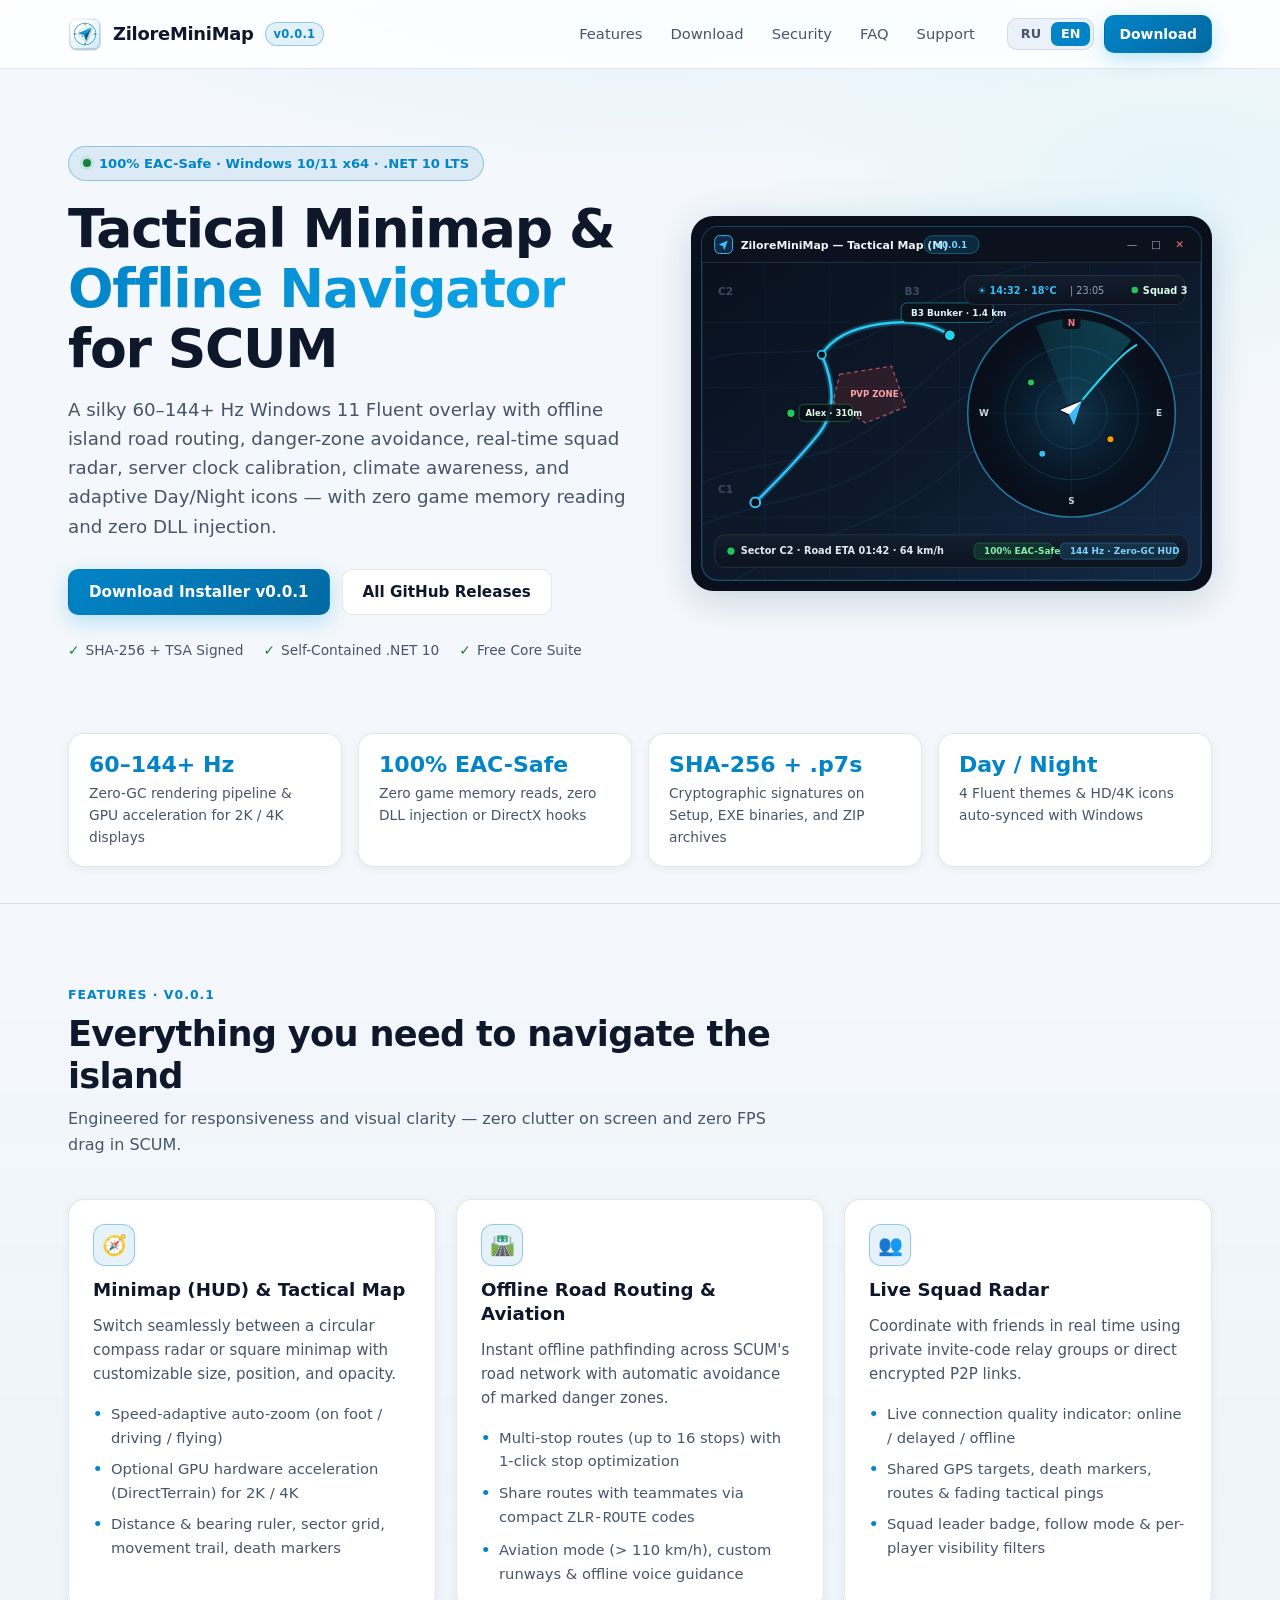
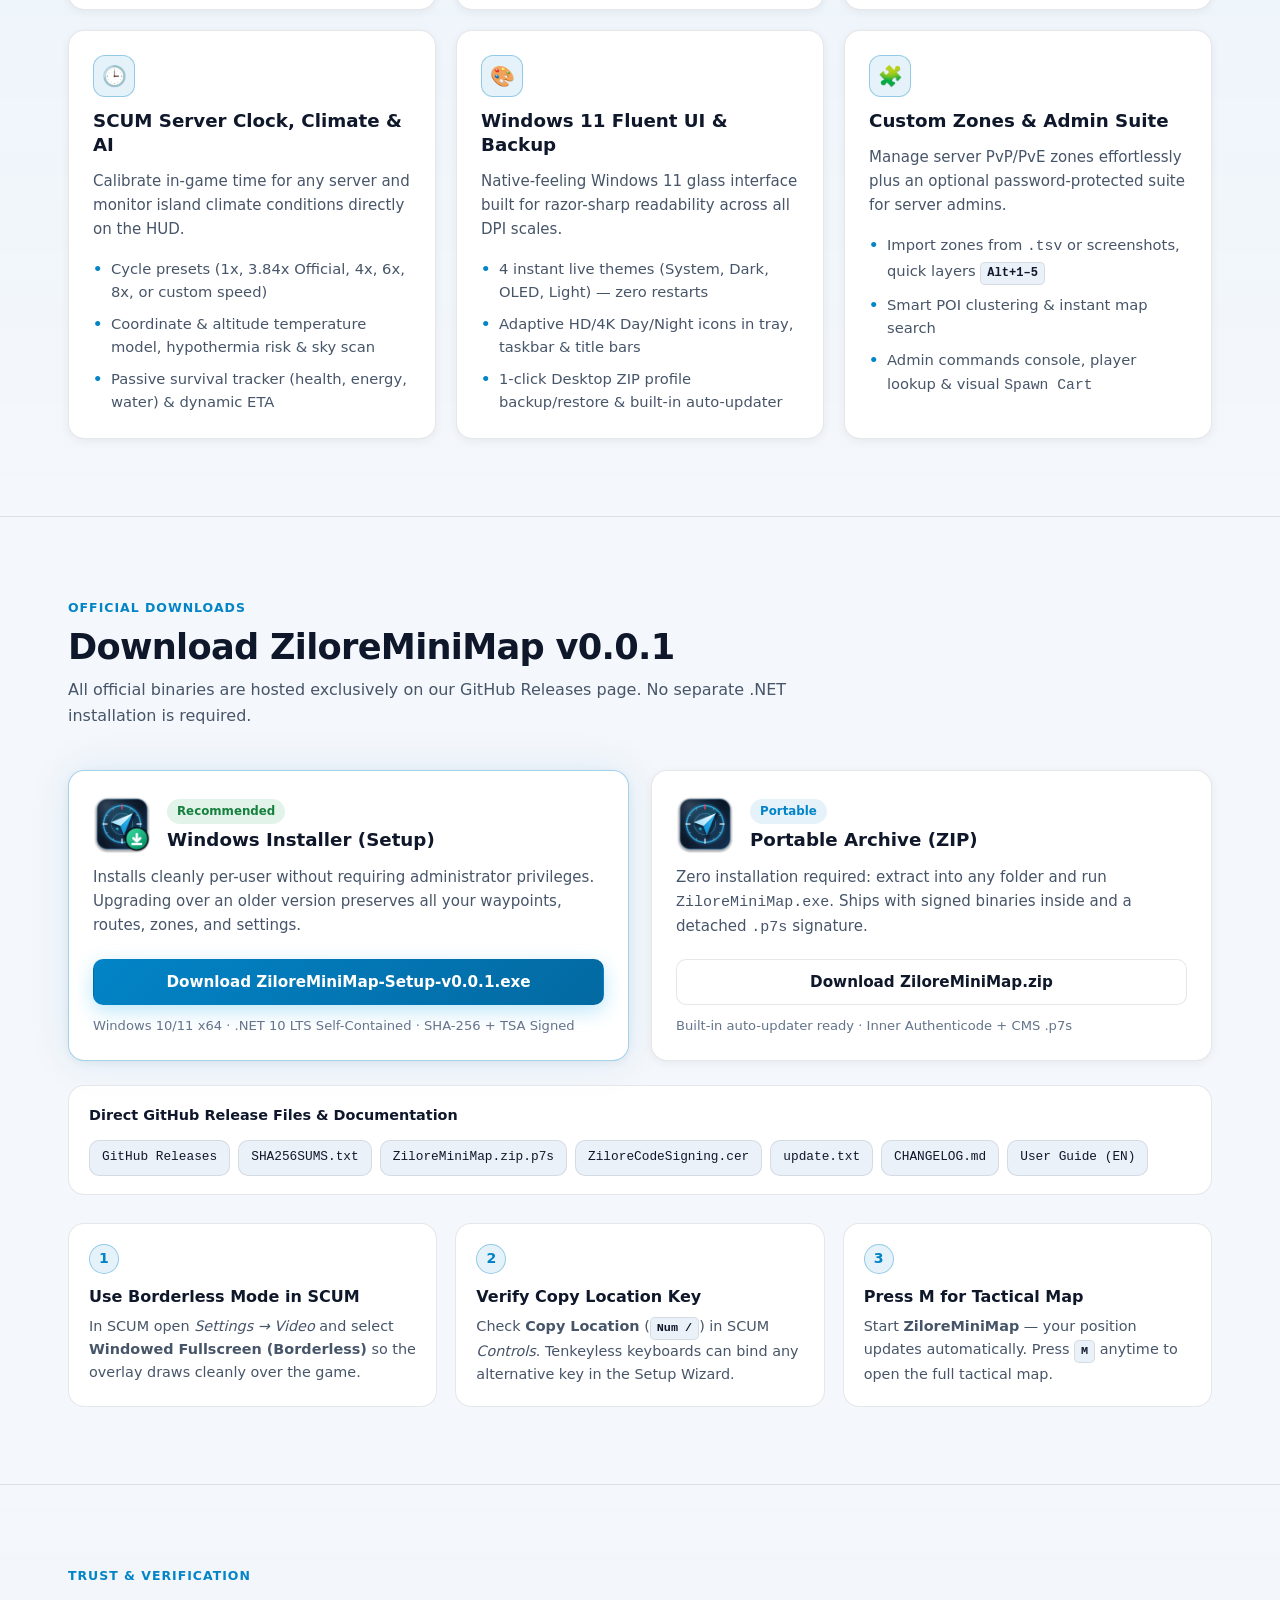
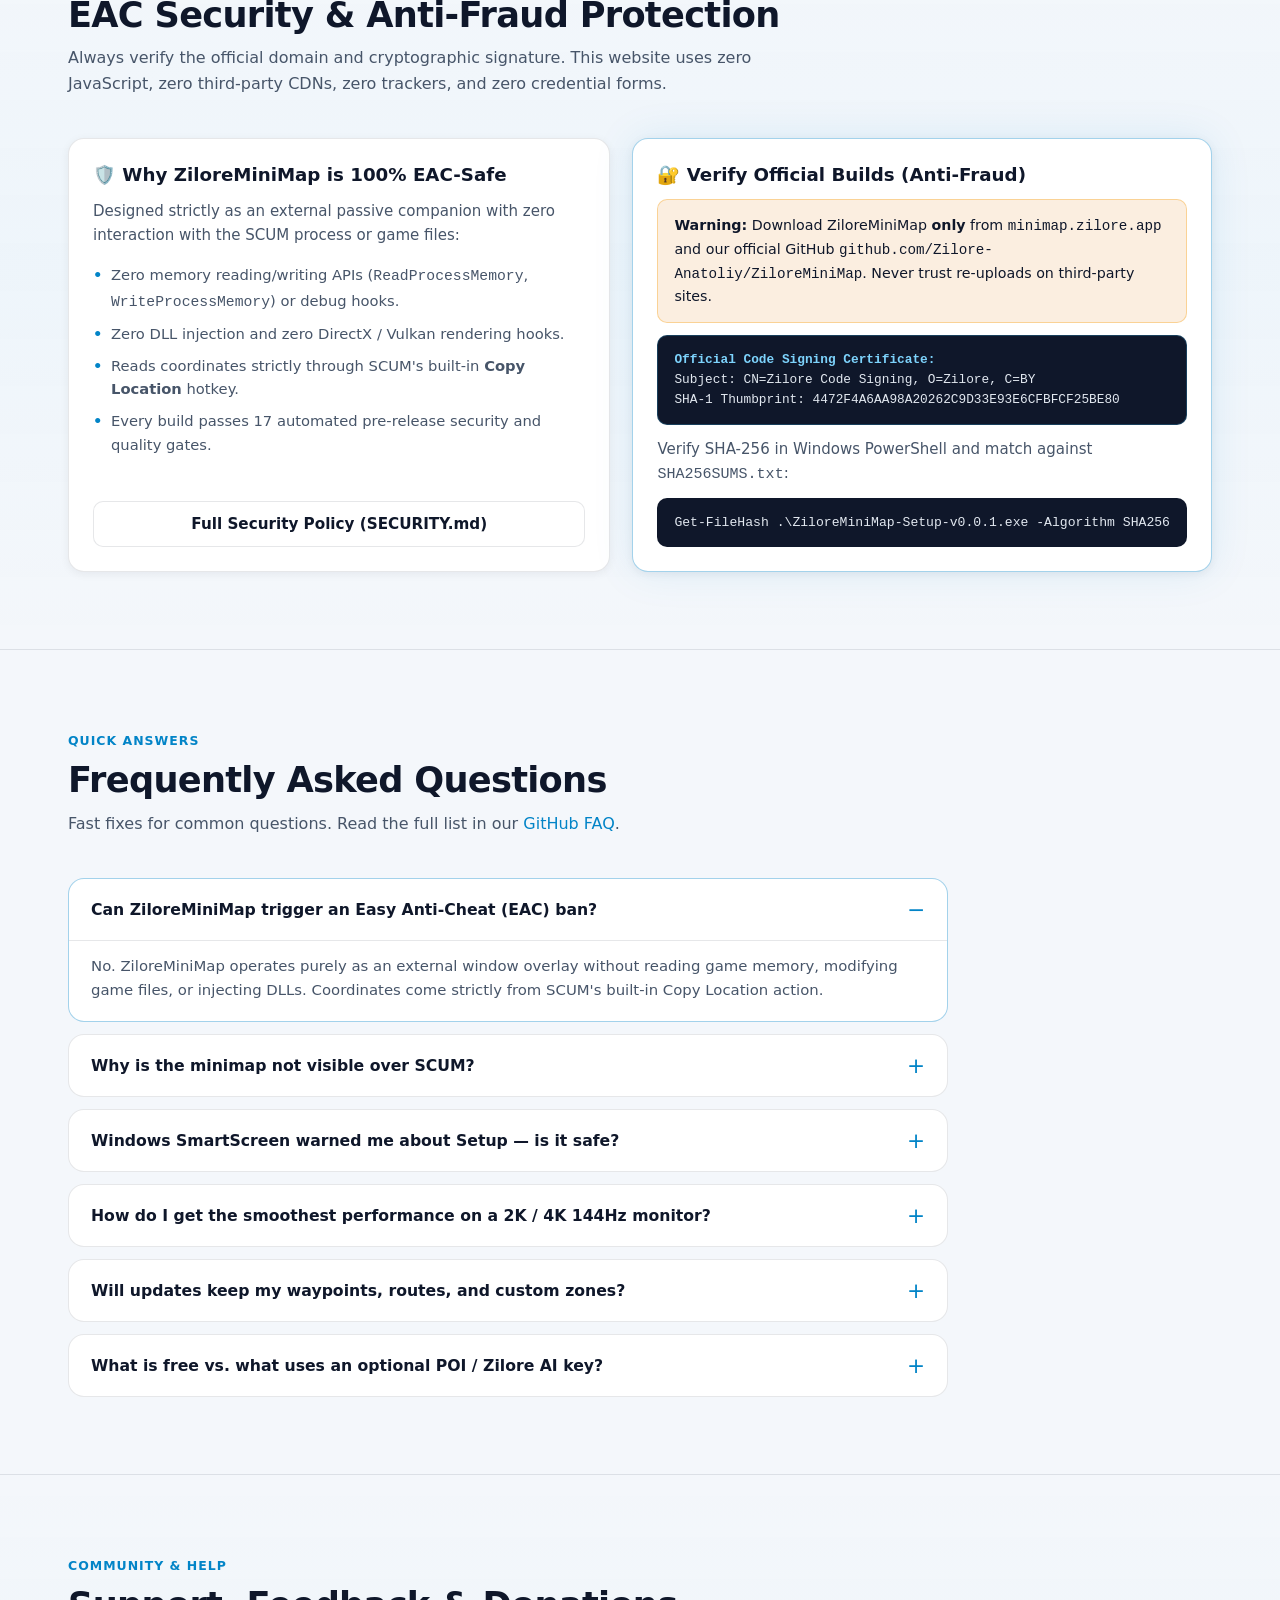
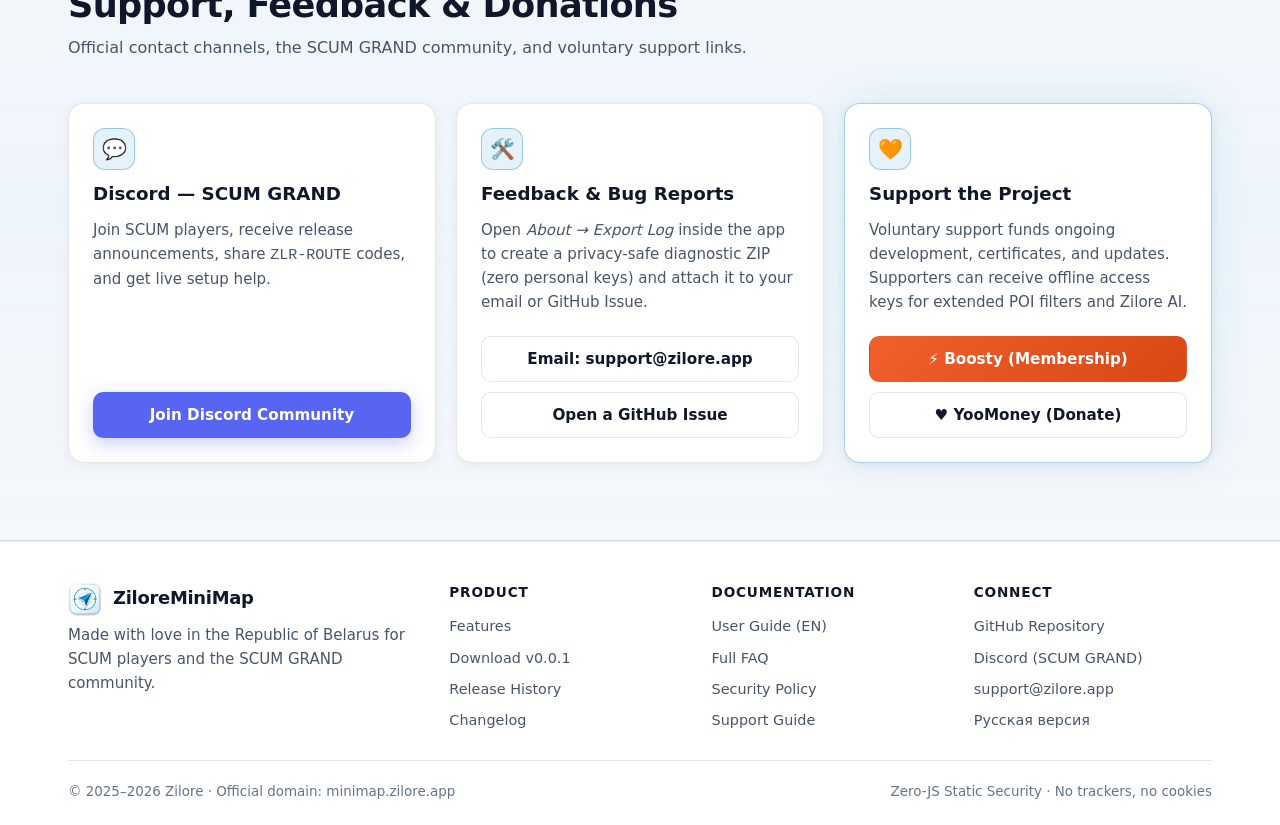
==== en/index.html @ 4da7b134 "update" ====
<!DOCTYPE html>
<html lang="en">
<head>
  <meta charset="utf-8">
  <meta name="viewport" content="width=device-width, initial-scale=1, viewport-fit=cover">
  <meta http-equiv="Content-Security-Policy" content="default-src 'none'; style-src 'self'; img-src 'self'; font-src 'self'; manifest-src 'self'; base-uri 'none'; form-action 'none'; upgrade-insecure-requests;">
  <meta name="referrer" content="no-referrer">

  <title>ZiloreMiniMap — Tactical Minimap, Offline Navigator &amp; Squad Radar for SCUM</title>
  <meta name="description" content="ZiloreMiniMap v0.0.1 — Modern tactical minimap, offline road navigator, squad radar, server clock and survival companion for SCUM on Windows 10/11 (.NET 10 LTS, 100% EAC-Safe, SHA-256 signed).">
  <meta name="theme-color" content="#0B1322" media="(prefers-color-scheme: dark)">
  <meta name="theme-color" content="#F4F7FB" media="(prefers-color-scheme: light)">

  <link rel="canonical" href="https://minimap.zilore.app/en/">
  <link rel="alternate" hreflang="ru" href="https://minimap.zilore.app/">
  <link rel="alternate" hreflang="en" href="https://minimap.zilore.app/en/">
  <link rel="alternate" hreflang="x-default" href="https://minimap.zilore.app/">

  <!-- Icons & Manifest -->
  <link rel="icon" href="/img/favicon.ico" sizes="any">
  <link rel="apple-touch-icon" href="/img/apple-touch-icon.png">
  <link rel="manifest" href="/site.webmanifest">

  <!-- Open Graph / Discord / Twitter -->
  <meta property="og:type" content="website">
  <meta property="og:site_name" content="ZiloreMiniMap">
  <meta property="og:title" content="ZiloreMiniMap — Tactical Minimap &amp; Offline Navigator for SCUM">
  <meta property="og:description" content="60–144+ Hz Fluent UI, offline road routing, live squad radar, server clock, climate model &amp; 100% EAC-Safe. Cryptographically signed for Windows 10/11.">
  <meta property="og:url" content="https://minimap.zilore.app/en/">
  <meta property="og:image" content="https://minimap.zilore.app/img/og-preview.png">
  <meta property="og:image:width" content="1200">
  <meta property="og:image:height" content="630">
  <meta property="og:locale" content="en_US">
  <meta property="og:locale:alternate" content="ru_RU">
  <meta name="twitter:card" content="summary_large_image">
  <meta name="twitter:title" content="ZiloreMiniMap — Tactical Minimap for SCUM">
  <meta name="twitter:description" content="Windows 10/11 Fluent UI, .NET 10 LTS, 100% EAC-Safe, SHA-256 + CMS .p7s signed.">
  <meta name="twitter:image" content="https://minimap.zilore.app/img/og-preview.png">

  <link rel="stylesheet" href="/css/style.css">
</head>
<body itemscope itemtype="https://schema.org/SoftwareApplication">
  <a class="skip-link" href="#main">Skip to content</a>

  <meta itemprop="name" content="ZiloreMiniMap">
  <meta itemprop="softwareVersion" content="0.0.1">
  <meta itemprop="operatingSystem" content="Windows 10, Windows 11 (x64)">
  <meta itemprop="applicationCategory" content="GameApplication">
  <meta itemprop="url" content="https://minimap.zilore.app/en/">

  <!-- Sticky Translucent Fluent Header -->
  <header class="site-header">
    <div class="container nav-wrap">
      <a class="brand" href="#top" aria-label="ZiloreMiniMap — Home">
        <picture>
          <source srcset="/img/icon-day.webp" type="image/webp" media="(prefers-color-scheme: light)">
          <source srcset="/img/icon-day.png" type="image/png" media="(prefers-color-scheme: light)">
          <source srcset="/img/icon-night.webp" type="image/webp">
          <img class="brand-icon" src="/img/icon-night.png" alt="ZiloreMiniMap Logo" width="34" height="34">
        </picture>
        <span>ZiloreMiniMap</span>
        <span class="version-tag">v0.0.1</span>
      </a>

      <input type="checkbox" id="nav-toggle" class="nav-toggle-input" aria-label="Toggle navigation menu">
      <label for="nav-toggle" class="nav-toggle-btn" aria-label="Menu">
        <span></span>
        <span></span>
        <span></span>
      </label>

      <nav class="nav-panel" aria-label="Primary navigation">
        <ul class="nav-links">
          <li><a href="#features">Features</a></li>
          <li><a href="#download">Download</a></li>
          <li><a href="#security">Security</a></li>
          <li><a href="#faq">FAQ</a></li>
          <li><a href="#support">Support</a></li>
        </ul>
        <div class="nav-actions">
          <div class="lang-switch" aria-label="Language switcher">
            <a href="/" hreflang="ru" lang="ru">RU</a>
            <span class="is-active" aria-current="page">EN</span>
          </div>
          <a class="btn btn-primary btn-sm" href="#download">Download</a>
        </div>
      </nav>
    </div>
  </header>

  <main id="main">
    <!-- Hero Section -->
    <section class="hero" id="top">
      <div class="container hero-grid">
        <div>
          <div class="hero-badge">
            <span class="status-dot" aria-hidden="true"></span>
            <span>100% EAC-Safe · Windows 10/11 x64 · .NET 10 LTS</span>
          </div>
          <h1 class="hero-title">
            Tactical Minimap &amp; <span class="text-gradient">Offline Navigator</span> for SCUM
          </h1>
          <p class="hero-lead">
            A silky 60–144+ Hz Windows 11 Fluent overlay with offline island road routing, danger-zone avoidance, real-time squad radar, server clock calibration, climate awareness, and adaptive Day/Night icons — with zero game memory reading and zero DLL injection.
          </p>
          <div class="hero-cta">
            <a class="btn btn-primary" href="https://github.com/Zilore-Anatoliy/ZiloreMiniMap/releases/latest/download/ZiloreMiniMap-Setup-v0.0.1.exe" target="_blank" rel="noopener noreferrer external">
              Download Installer v0.0.1
            </a>
            <a class="btn btn-secondary" href="https://github.com/Zilore-Anatoliy/ZiloreMiniMap/releases/latest" target="_blank" rel="noopener noreferrer external">
              All GitHub Releases
            </a>
          </div>
          <ul class="hero-trust">
            <li><span class="check-mark" aria-hidden="true">✓</span> SHA-256 + TSA Signed</li>
            <li><span class="check-mark" aria-hidden="true">✓</span> Self-Contained .NET 10</li>
            <li><span class="check-mark" aria-hidden="true">✓</span> Free Core Suite</li>
          </ul>
        </div>

        <div class="hero-visual">
          <img src="/img/tactical-preview.svg" alt="ZiloreMiniMap tactical map and circular radar HUD preview for SCUM" width="640" height="460" decoding="async">
        </div>
      </div>
    </section>

    <!-- Key Metrics Strip -->
    <section class="metrics" aria-label="Key highlights">
      <div class="container metrics-grid">
        <div class="metric-card">
          <span class="metric-value">60–144+ Hz</span>
          <span class="metric-label">Zero-GC rendering pipeline &amp; GPU acceleration for 2K / 4K displays</span>
        </div>
        <div class="metric-card">
          <span class="metric-value">100% EAC-Safe</span>
          <span class="metric-label">Zero game memory reads, zero DLL injection or DirectX hooks</span>
        </div>
        <div class="metric-card">
          <span class="metric-value">SHA-256 + .p7s</span>
          <span class="metric-label">Cryptographic signatures on Setup, EXE binaries, and ZIP archives</span>
        </div>
        <div class="metric-card">
          <span class="metric-value">Day / Night</span>
          <span class="metric-label">4 Fluent themes &amp; HD/4K icons auto-synced with Windows</span>
        </div>
      </div>
    </section>

    <!-- Features Section -->
    <section class="section section-alt" id="features">
      <div class="container">
        <div class="section-head">
          <span class="section-eyebrow">Features · v0.0.1</span>
          <h2 class="section-title">Everything you need to navigate the island</h2>
          <p class="section-desc">
            Engineered for responsiveness and visual clarity — zero clutter on screen and zero FPS drag in SCUM.
          </p>
        </div>

        <div class="features-grid">
          <article class="card">
            <div class="feature-icon" aria-hidden="true">🧭</div>
            <h3 class="card-title">Minimap (HUD) &amp; Tactical Map</h3>
            <p class="card-text">Switch seamlessly between a circular compass radar or square minimap with customizable size, position, and opacity.</p>
            <ul class="card-list">
              <li>Speed-adaptive auto-zoom (on foot / driving / flying)</li>
              <li>Optional GPU hardware acceleration (DirectTerrain) for 2K / 4K</li>
              <li>Distance &amp; bearing ruler, sector grid, movement trail, death markers</li>
            </ul>
          </article>

          <article class="card">
            <div class="feature-icon" aria-hidden="true">🛣️</div>
            <h3 class="card-title">Offline Road Routing &amp; Aviation</h3>
            <p class="card-text">Instant offline pathfinding across SCUM's road network with automatic avoidance of marked danger zones.</p>
            <ul class="card-list">
              <li>Multi-stop routes (up to 16 stops) with 1-click stop optimization</li>
              <li>Share routes with teammates via compact <code>ZLR-ROUTE</code> codes</li>
              <li>Aviation mode (&gt; 110 km/h), custom runways &amp; offline voice guidance</li>
            </ul>
          </article>

          <article class="card">
            <div class="feature-icon" aria-hidden="true">👥</div>
            <h3 class="card-title">Live Squad Radar</h3>
            <p class="card-text">Coordinate with friends in real time using private invite-code relay groups or direct encrypted P2P links.</p>
            <ul class="card-list">
              <li>Live connection quality indicator: online / delayed / offline</li>
              <li>Shared GPS targets, death markers, routes &amp; fading tactical pings</li>
              <li>Squad leader badge, follow mode &amp; per-player visibility filters</li>
            </ul>
          </article>

          <article class="card">
            <div class="feature-icon" aria-hidden="true">🕒</div>
            <h3 class="card-title">SCUM Server Clock, Climate &amp; AI</h3>
            <p class="card-text">Calibrate in-game time for any server and monitor island climate conditions directly on the HUD.</p>
            <ul class="card-list">
              <li>Cycle presets (1x, 3.84x Official, 4x, 6x, 8x, or custom speed)</li>
              <li>Coordinate &amp; altitude temperature model, hypothermia risk &amp; sky scan</li>
              <li>Passive survival tracker (health, energy, water) &amp; dynamic ETA</li>
            </ul>
          </article>

          <article class="card">
            <div class="feature-icon" aria-hidden="true">🎨</div>
            <h3 class="card-title">Windows 11 Fluent UI &amp; Backup</h3>
            <p class="card-text">Native-feeling Windows 11 glass interface built for razor-sharp readability across all DPI scales.</p>
            <ul class="card-list">
              <li>4 instant live themes (System, Dark, OLED, Light) — zero restarts</li>
              <li>Adaptive HD/4K Day/Night icons in tray, taskbar &amp; title bars</li>
              <li>1-click Desktop ZIP profile backup/restore &amp; built-in auto-updater</li>
            </ul>
          </article>

          <article class="card">
            <div class="feature-icon" aria-hidden="true">🧩</div>
            <h3 class="card-title">Custom Zones &amp; Admin Suite</h3>
            <p class="card-text">Manage server PvP/PvE zones effortlessly plus an optional password-protected suite for server admins.</p>
            <ul class="card-list">
              <li>Import zones from <code>.tsv</code> or screenshots, quick layers <kbd>Alt+1–5</kbd></li>
              <li>Smart POI clustering &amp; instant map search</li>
              <li>Admin commands console, player lookup &amp; visual <code>Spawn Cart</code></li>
            </ul>
          </article>
        </div>
      </div>
    </section>

    <!-- Download Hub -->
    <section class="section" id="download">
      <div class="container">
        <div class="section-head">
          <span class="section-eyebrow">Official Downloads</span>
          <h2 class="section-title">Download ZiloreMiniMap v0.0.1</h2>
          <p class="section-desc">
            All official binaries are hosted exclusively on our GitHub Releases page. No separate .NET installation is required.
          </p>
        </div>

        <div class="download-grid">
          <div class="card card-highlight">
            <div class="download-header">
              <picture>
                <source srcset="/img/icon-setup.webp" type="image/webp">
                <img class="download-app-icon" src="/img/icon-setup.png" alt="ZiloreMiniMap Windows Installer" width="58" height="58" loading="lazy">
              </picture>
              <div>
                <span class="pill-badge">Recommended</span>
                <h3 class="card-title">Windows Installer (Setup)</h3>
              </div>
            </div>
            <p class="card-text">
              Installs cleanly per-user without requiring administrator privileges. Upgrading over an older version preserves all your waypoints, routes, zones, and settings.
            </p>
            <div class="download-actions">
              <a class="btn btn-primary btn-full" href="https://github.com/Zilore-Anatoliy/ZiloreMiniMap/releases/latest/download/ZiloreMiniMap-Setup-v0.0.1.exe" target="_blank" rel="noopener noreferrer external">
                Download ZiloreMiniMap-Setup-v0.0.1.exe
              </a>
              <span class="download-meta">Windows 10/11 x64 · .NET 10 LTS Self-Contained · SHA-256 + TSA Signed</span>
            </div>
          </div>

          <div class="card">
            <div class="download-header">
              <picture>
                <source srcset="/img/icon-app.webp" type="image/webp">
                <img class="download-app-icon" src="/img/icon-app.png" alt="ZiloreMiniMap Portable ZIP" width="58" height="58" loading="lazy">
              </picture>
              <div>
                <span class="pill-badge pill-badge-neutral">Portable</span>
                <h3 class="card-title">Portable Archive (ZIP)</h3>
              </div>
            </div>
            <p class="card-text">
              Zero installation required: extract into any folder and run <code>ZiloreMiniMap.exe</code>. Ships with signed binaries inside and a detached <code>.p7s</code> signature.
            </p>
            <div class="download-actions">
              <a class="btn btn-secondary btn-full" href="https://github.com/Zilore-Anatoliy/ZiloreMiniMap/releases/latest/download/ZiloreMiniMap.zip" target="_blank" rel="noopener noreferrer external">
                Download ZiloreMiniMap.zip
              </a>
              <span class="download-meta">Built-in auto-updater ready · Inner Authenticode + CMS .p7s</span>
            </div>
          </div>
        </div>

        <!-- Direct GitHub Files & Docs Bar -->
        <div class="github-files-bar">
          <h3 class="github-files-title">Direct GitHub Release Files &amp; Documentation</h3>
          <div class="file-pills">
            <a class="file-pill" href="https://github.com/Zilore-Anatoliy/ZiloreMiniMap/releases/latest" target="_blank" rel="noopener noreferrer external">GitHub Releases</a>
            <a class="file-pill" href="https://github.com/Zilore-Anatoliy/ZiloreMiniMap/releases/latest/download/SHA256SUMS.txt" target="_blank" rel="noopener noreferrer external">SHA256SUMS.txt</a>
            <a class="file-pill" href="https://github.com/Zilore-Anatoliy/ZiloreMiniMap/releases/latest/download/ZiloreMiniMap.zip.p7s" target="_blank" rel="noopener noreferrer external">ZiloreMiniMap.zip.p7s</a>
            <a class="file-pill" href="https://github.com/Zilore-Anatoliy/ZiloreMiniMap/releases/latest/download/ZiloreCodeSigning.cer" target="_blank" rel="noopener noreferrer external">ZiloreCodeSigning.cer</a>
            <a class="file-pill" href="https://github.com/Zilore-Anatoliy/ZiloreMiniMap/releases/latest/download/update.txt" target="_blank" rel="noopener noreferrer external">update.txt</a>
            <a class="file-pill" href="https://github.com/Zilore-Anatoliy/ZiloreMiniMap/blob/main/CHANGELOG.md" target="_blank" rel="noopener noreferrer external">CHANGELOG.md</a>
            <a class="file-pill" href="https://github.com/Zilore-Anatoliy/ZiloreMiniMap/blob/main/docs/USER-GUIDE-EN.md" target="_blank" rel="noopener noreferrer external">User Guide (EN)</a>
          </div>
        </div>

        <!-- 1-Minute Setup Steps -->
        <div class="steps-grid">
          <div class="step-card">
            <span class="step-num">1</span>
            <h3>Use Borderless Mode in SCUM</h3>
            <p>In SCUM open <em>Settings → Video</em> and select <strong>Windowed Fullscreen (Borderless)</strong> so the overlay draws cleanly over the game.</p>
          </div>
          <div class="step-card">
            <span class="step-num">2</span>
            <h3>Verify Copy Location Key</h3>
            <p>Check <strong>Copy Location</strong> (<kbd>Num /</kbd>) in SCUM <em>Controls</em>. Tenkeyless keyboards can bind any alternative key in the Setup Wizard.</p>
          </div>
          <div class="step-card">
            <span class="step-num">3</span>
            <h3>Press M for Tactical Map</h3>
            <p>Start <strong>ZiloreMiniMap</strong> — your position updates automatically. Press <kbd>M</kbd> anytime to open the full tactical map.</p>
          </div>
        </div>
      </div>
    </section>

    <!-- Security & Anti-Fraud Section -->
    <section class="section section-alt" id="security">
      <div class="container">
        <div class="section-head">
          <span class="section-eyebrow">Trust &amp; Verification</span>
          <h2 class="section-title">EAC Security &amp; Anti-Fraud Protection</h2>
          <p class="section-desc">
            Always verify the official domain and cryptographic signature. This website uses zero JavaScript, zero third-party CDNs, zero trackers, and zero credential forms.
          </p>
        </div>

        <div class="security-grid">
          <div class="card">
            <h3 class="card-title">🛡️ Why ZiloreMiniMap is 100% EAC-Safe</h3>
            <p class="card-text">
              Designed strictly as an external passive companion with zero interaction with the SCUM process or game files:
            </p>
            <ul class="card-list">
              <li>Zero memory reading/writing APIs (<code>ReadProcessMemory</code>, <code>WriteProcessMemory</code>) or debug hooks.</li>
              <li>Zero DLL injection and zero DirectX / Vulkan rendering hooks.</li>
              <li>Reads coordinates strictly through SCUM's built-in <strong>Copy Location</strong> hotkey.</li>
              <li>Every build passes 17 automated pre-release security and quality gates.</li>
            </ul>
            <div class="btn-stack">
              <a class="btn btn-secondary" href="https://github.com/Zilore-Anatoliy/ZiloreMiniMap/blob/main/SECURITY.md" target="_blank" rel="noopener noreferrer external">
                Full Security Policy (SECURITY.md)
              </a>
            </div>
          </div>

          <div class="card card-highlight">
            <h3 class="card-title">🔐 Verify Official Builds (Anti-Fraud)</h3>
            <div class="alert-box">
              <strong>Warning:</strong> Download ZiloreMiniMap <strong>only</strong> from <code>minimap.zilore.app</code> and our official GitHub <code>github.com/Zilore-Anatoliy/ZiloreMiniMap</code>. Never trust re-uploads on third-party sites.
            </div>
            <div class="cert-box">
              <strong>Official Code Signing Certificate:</strong><br>
              Subject: CN=Zilore Code Signing, O=Zilore, C=BY<br>
              SHA-1 Thumbprint: 4472F4A6AA98A20262C9D33E93E6CFBFCF25BE80
            </div>
            <p class="card-text">Verify SHA-256 in Windows PowerShell and match against <code>SHA256SUMS.txt</code>:</p>
            <pre class="code-block"><code>Get-FileHash .\ZiloreMiniMap-Setup-v0.0.1.exe -Algorithm SHA256</code></pre>
          </div>
        </div>
      </div>
    </section>

    <!-- FAQ Section -->
    <section class="section" id="faq">
      <div class="container">
        <div class="section-head">
          <span class="section-eyebrow">Quick Answers</span>
          <h2 class="section-title">Frequently Asked Questions</h2>
          <p class="section-desc">
            Fast fixes for common questions. Read the full list in our <a href="https://github.com/Zilore-Anatoliy/ZiloreMiniMap/blob/main/docs/FAQ.md" target="_blank" rel="noopener noreferrer external">GitHub FAQ</a>.
          </p>
        </div>

        <div class="faq-list">
          <details class="faq-item" open>
            <summary>Can ZiloreMiniMap trigger an Easy Anti-Cheat (EAC) ban?</summary>
            <div class="faq-body">
              <p>No. ZiloreMiniMap operates purely as an external window overlay without reading game memory, modifying game files, or injecting DLLs. Coordinates come strictly from SCUM's built-in Copy Location action.</p>
            </div>
          </details>

          <details class="faq-item">
            <summary>Why is the minimap not visible over SCUM?</summary>
            <div class="faq-body">
              <p>Open SCUM <strong>Settings → Video</strong> and switch Display Mode from Fullscreen to <strong>Windowed Fullscreen (Borderless)</strong>. Exclusive fullscreen prevents Windows from displaying external overlays.</p>
            </div>
          </details>

          <details class="faq-item">
            <summary>Windows SmartScreen warned me about Setup — is it safe?</summary>
            <div class="faq-body">
              <p>Yes, provided you downloaded it from our official GitHub and verified its signature/SHA-256 against <code>SHA256SUMS.txt</code>. SmartScreen flags newly released software signed by independent developers until download reputation grows. Click "More info" → "Run anyway".</p>
            </div>
          </details>

          <details class="faq-item">
            <summary>How do I get the smoothest performance on a 2K / 4K 144Hz monitor?</summary>
            <div class="faq-body">
              <p>Open <strong>Settings → Appearance</strong>, enable <strong>Hardware-accelerated M map (GPU)</strong>, and restart the app to switch the tactical map to direct GPU rendering.</p>
            </div>
          </details>

          <details class="faq-item">
            <summary>Will updates keep my waypoints, routes, and custom zones?</summary>
            <div class="faq-body">
              <p>Yes. All user data is stored safely in your Windows user profile and preserved across updates. You can also export/restore a complete ZIP backup anytime under <strong>About → Support</strong>.</p>
            </div>
          </details>

          <details class="faq-item">
            <summary>What is free vs. what uses an optional POI / Zilore AI key?</summary>
            <div class="faq-body">
              <p>The entire core suite (minimap HUD, tactical map, road routing, squad radar, server clock, climate, aviation, zones, voice guidance, profile backup, and all 4 themes) is <strong>100% free</strong>. Extended POI database filters and Zilore AI unlock via offline access keys (1–24 hours or 30/90/180/365 days) for voluntary project supporters.</p>
            </div>
          </details>
        </div>
      </div>
    </section>

    <!-- Community, Support & Donations -->
    <section class="section section-alt" id="support">
      <div class="container">
        <div class="section-head">
          <span class="section-eyebrow">Community &amp; Help</span>
          <h2 class="section-title">Support, Feedback &amp; Donations</h2>
          <p class="section-desc">
            Official contact channels, the SCUM GRAND community, and voluntary support links.
          </p>
        </div>

        <div class="community-grid">
          <div class="card">
            <div class="feature-icon" aria-hidden="true">💬</div>
            <h3 class="card-title">Discord — SCUM GRAND</h3>
            <p class="card-text">
              Join SCUM players, receive release announcements, share <code>ZLR-ROUTE</code> codes, and get live setup help.
            </p>
            <div class="btn-stack">
              <a class="btn btn-discord btn-full" href="https://discord.gg/xbWXKahvS" target="_blank" rel="noopener noreferrer external">
                Join Discord Community
              </a>
            </div>
          </div>

          <div class="card">
            <div class="feature-icon" aria-hidden="true">🛠️</div>
            <h3 class="card-title">Feedback &amp; Bug Reports</h3>
            <p class="card-text">
              Open <em>About → Export Log</em> inside the app to create a privacy-safe diagnostic ZIP (zero personal keys) and attach it to your email or GitHub Issue.
            </p>
            <div class="btn-stack">
              <a class="btn btn-secondary btn-full" href="mailto:support@zilore.app">
                Email: support@zilore.app
              </a>
              <a class="btn btn-secondary btn-full" href="https://github.com/Zilore-Anatoliy/ZiloreMiniMap/issues/new/choose" target="_blank" rel="noopener noreferrer external">
                Open a GitHub Issue
              </a>
            </div>
          </div>

          <div class="card card-highlight">
            <div class="feature-icon" aria-hidden="true">🧡</div>
            <h3 class="card-title">Support the Project</h3>
            <p class="card-text">
              Voluntary support funds ongoing development, certificates, and updates. Supporters can receive offline access keys for extended POI filters and Zilore AI.
            </p>
            <div class="btn-stack">
              <a class="btn btn-boosty btn-full" href="https://boosty.to/minimap.zilore.app/purchase/4184863?ssource=DIRECT&amp;share=subscription_link" target="_blank" rel="noopener noreferrer external">
                ⚡ Boosty (Membership)
              </a>
              <a class="btn btn-secondary btn-full" href="https://yoomoney.ru/to/410013990138306" target="_blank" rel="noopener noreferrer external">
                ♥ YooMoney (Donate)
              </a>
            </div>
          </div>
        </div>
      </div>
    </section>
  </main>

  <!-- Footer -->
  <footer class="site-footer">
    <div class="container">
      <div class="footer-grid">
        <div>
          <a class="brand" href="#top">
            <picture>
              <source srcset="/img/icon-day.webp" type="image/webp" media="(prefers-color-scheme: light)">
              <source srcset="/img/icon-day.png" type="image/png" media="(prefers-color-scheme: light)">
              <source srcset="/img/icon-night.webp" type="image/webp">
              <img class="brand-icon" src="/img/icon-night.png" alt="ZiloreMiniMap" width="32" height="32" loading="lazy">
            </picture>
            <span>ZiloreMiniMap</span>
          </a>
          <p class="card-text">
            Made with love in the Republic of Belarus for SCUM players and the SCUM GRAND community.
          </p>
        </div>

        <div>
          <h4 class="footer-heading">Product</h4>
          <ul class="footer-links">
            <li><a href="#features">Features</a></li>
            <li><a href="#download">Download v0.0.1</a></li>
            <li><a href="https://github.com/Zilore-Anatoliy/ZiloreMiniMap/releases" target="_blank" rel="noopener noreferrer external">Release History</a></li>
            <li><a href="https://github.com/Zilore-Anatoliy/ZiloreMiniMap/blob/main/CHANGELOG.md" target="_blank" rel="noopener noreferrer external">Changelog</a></li>
          </ul>
        </div>

        <div>
          <h4 class="footer-heading">Documentation</h4>
          <ul class="footer-links">
            <li><a href="https://github.com/Zilore-Anatoliy/ZiloreMiniMap/blob/main/docs/USER-GUIDE-EN.md" target="_blank" rel="noopener noreferrer external">User Guide (EN)</a></li>
            <li><a href="https://github.com/Zilore-Anatoliy/ZiloreMiniMap/blob/main/docs/FAQ.md" target="_blank" rel="noopener noreferrer external">Full FAQ</a></li>
            <li><a href="https://github.com/Zilore-Anatoliy/ZiloreMiniMap/blob/main/SECURITY.md" target="_blank" rel="noopener noreferrer external">Security Policy</a></li>
            <li><a href="https://github.com/Zilore-Anatoliy/ZiloreMiniMap/blob/main/SUPPORT.md" target="_blank" rel="noopener noreferrer external">Support Guide</a></li>
          </ul>
        </div>

        <div>
          <h4 class="footer-heading">Connect</h4>
          <ul class="footer-links">
            <li><a href="https://github.com/Zilore-Anatoliy/ZiloreMiniMap" target="_blank" rel="noopener noreferrer external">GitHub Repository</a></li>
            <li><a href="https://discord.gg/xbWXKahvS" target="_blank" rel="noopener noreferrer external">Discord (SCUM GRAND)</a></li>
            <li><a href="mailto:support@zilore.app">support@zilore.app</a></li>
            <li><a href="/" hreflang="ru" lang="ru">Русская версия</a></li>
          </ul>
        </div>
      </div>

      <div class="footer-bottom">
        <span>© 2025–2026 Zilore · Official domain: minimap.zilore.app</span>
        <span>Zero-JS Static Security · No trackers, no cookies</span>
      </div>
    </div>
  </footer>
</body>
</html>
---- css/style.css ----
/* ==========================================================================
   ZiloreMiniMap — Enterprise GitHub Pages Stylesheet (v1.0)
   Pure CSS3 · Zero External Fonts · Windows 11 Fluent Design · Day/Night OS
   Mobile-First (320px -> 480px -> 768px -> 1024px -> 1440px+ 4K)
   ========================================================================== */

:root {
  /* Dark / Obsidian Fluent Palette (Default) */
  --bg-page: #070C15;
  --bg-surface: #0E1624;
  --bg-surface-2: #152033;
  --bg-glass: rgba(11, 18, 30, 0.80);
  --bg-pill: rgba(56, 189, 248, 0.12);
  --bg-code: #060A12;

  --border: rgba(148, 163, 184, 0.16);
  --border-strong: rgba(56, 189, 248, 0.36);

  --text-primary: #F1F5F9;
  --text-secondary: #94A3B8;
  --text-muted: #64748B;

  --accent: #38BDF8;
  --accent-strong: #0EA5E9;
  --accent-cyan: #22D3EE;
  --accent-ink: #041320;
  --success: #22C55E;
  --success-bg: rgba(34, 197, 94, 0.14);
  --warning: #F59E0B;
  --warning-bg: rgba(245, 158, 11, 0.14);
  --danger: #FB7185;
  --danger-bg: rgba(244, 63, 94, 0.12);

  --shadow-sm: 0 2px 10px rgba(0, 0, 0, 0.28);
  --shadow-md: 0 12px 32px rgba(0, 0, 0, 0.42);
  --shadow-glow: 0 0 42px rgba(56, 189, 248, 0.14);

  --radius-sm: 10px;
  --radius-md: 16px;
  --radius-lg: 22px;
  --radius-pill: 999px;

  --font-sans: "Segoe UI Variable Text", "Segoe UI", -apple-system, BlinkMacSystemFont, "Roboto", "Inter", system-ui, sans-serif;
  --font-display: "Segoe UI Variable Display", "Segoe UI", -apple-system, BlinkMacSystemFont, system-ui, sans-serif;
  --font-mono: "Cascadia Code", "JetBrains Mono", Consolas, ui-monospace, SFMono-Regular, monospace;

  --container: 1200px;
  --header-h: 68px;
  --ease: cubic-bezier(0.22, 1, 0.36, 1);
}

/* Automatic Day / Light Theme synchronized with Windows / macOS / iOS / Android */
@media (prefers-color-scheme: light) {
  :root {
    --bg-page: #F4F7FB;
    --bg-surface: #FFFFFF;
    --bg-surface-2: #EBF1F8;
    --bg-glass: rgba(255, 255, 255, 0.84);
    --bg-pill: rgba(2, 132, 199, 0.10);
    --bg-code: #0F172A;

    --border: rgba(15, 23, 42, 0.10);
    --border-strong: rgba(2, 132, 199, 0.36);

    --text-primary: #0F172A;
    --text-secondary: #475569;
    --text-muted: #64748B;

    --accent: #0284C7;
    --accent-strong: #0369A1;
    --accent-cyan: #0EA5E9;
    --accent-ink: #FFFFFF;
    --success: #15803D;
    --success-bg: rgba(22, 163, 74, 0.12);
    --warning: #B45309;
    --warning-bg: rgba(217, 119, 6, 0.12);
    --danger: #BE123C;
    --danger-bg: rgba(225, 29, 72, 0.10);

    --shadow-sm: 0 2px 10px rgba(15, 23, 42, 0.06);
    --shadow-md: 0 14px 34px rgba(15, 23, 42, 0.09);
    --shadow-glow: 0 0 42px rgba(2, 132, 199, 0.10);
  }
}

/* Base Reset & Accessibility */
*, *::before, *::after {
  box-sizing: border-box;
}

html {
  scroll-behavior: smooth;
  -webkit-text-size-adjust: 100%;
  color-scheme: dark light;
}

body {
  margin: 0;
  font-family: var(--font-sans);
  font-size: 16px;
  line-height: 1.6;
  color: var(--text-primary);
  background-color: var(--bg-page);
  background-image:
    radial-gradient(ellipse 80% 50% at 50% -15%, rgba(56, 189, 248, 0.14), transparent 70%),
    radial-gradient(ellipse 50% 40% at 92% 20%, rgba(34, 211, 238, 0.07), transparent 65%);
  background-attachment: fixed;
  overflow-x: clip;
  -webkit-font-smoothing: antialiased;
  text-rendering: optimizeLegibility;
}

img, svg, picture {
  display: block;
  max-width: 100%;
  height: auto;
}

a {
  color: var(--accent);
  text-decoration: none;
  transition: color 0.18s var(--ease), background-color 0.18s var(--ease), border-color 0.18s var(--ease), transform 0.18s var(--ease);
}

a:hover {
  color: var(--accent-cyan);
}

:focus-visible {
  outline: 2px solid var(--accent);
  outline-offset: 3px;
  border-radius: 6px;
}

/* Accessible Skip Link */
.skip-link {
  position: absolute;
  left: -9999px;
  top: 12px;
  z-index: 200;
  padding: 10px 18px;
  background: var(--accent);
  color: var(--accent-ink);
  font-weight: 700;
  border-radius: var(--radius-sm);
}

.skip-link:focus {
  left: 16px;
}

/* Container with iOS/Android Safe Area Insets */
.container {
  width: 100%;
  max-width: var(--container);
  margin-inline: auto;
  padding-inline: max(16px, env(safe-area-inset-left));
}

@media (min-width: 768px) {
  .container {
    padding-inline: max(28px, env(safe-area-inset-left));
  }
}

@media (min-width: 1440px) {
  :root {
    --container: 1240px;
  }
}

/* ==========================================================================
   Sticky Translucent Fluent Navigation (Pure CSS Mobile Drawer)
   ========================================================================== */
.site-header {
  position: sticky;
  top: 0;
  z-index: 100;
  min-height: var(--header-h);
  background: var(--bg-glass);
  backdrop-filter: blur(18px) saturate(140%);
  -webkit-backdrop-filter: blur(18px) saturate(140%);
  border-bottom: 1px solid var(--border);
}

.nav-wrap {
  display: flex;
  align-items: center;
  justify-content: space-between;
  gap: 12px;
  min-height: var(--header-h);
  position: relative;
}

.brand {
  display: inline-flex;
  align-items: center;
  gap: 11px;
  color: var(--text-primary);
  font-family: var(--font-display);
  font-weight: 700;
  font-size: 1.12rem;
  letter-spacing: -0.015em;
  flex-shrink: 0;
}

.brand:hover {
  color: var(--text-primary);
}

.brand-icon {
  width: 34px;
  height: 34px;
  border-radius: 9px;
  flex-shrink: 0;
}

.version-tag {
  font-size: 0.72rem;
  font-weight: 700;
  padding: 2px 8px;
  border-radius: var(--radius-pill);
  background: var(--bg-pill);
  border: 1px solid var(--border-strong);
  color: var(--accent);
  letter-spacing: 0.02em;
}

/* Hidden checkbox for Zero-JS Mobile Menu */
.nav-toggle-input {
  position: absolute;
  width: 1px;
  height: 1px;
  opacity: 0;
  pointer-events: none;
}

.nav-toggle-btn {
  display: inline-flex;
  flex-direction: column;
  justify-content: center;
  align-items: center;
  gap: 5px;
  width: 44px;
  height: 44px;
  border-radius: var(--radius-sm);
  border: 1px solid var(--border);
  background: var(--bg-surface);
  cursor: pointer;
  flex-shrink: 0;
}

.nav-toggle-btn span {
  display: block;
  width: 20px;
  height: 2px;
  background: var(--text-primary);
  border-radius: 2px;
  transition: transform 0.22s var(--ease), opacity 0.18s ease;
}

.nav-toggle-input:checked + .nav-toggle-btn span:nth-child(1) {
  transform: translateY(7px) rotate(45deg);
}

.nav-toggle-input:checked + .nav-toggle-btn span:nth-child(2) {
  opacity: 0;
}

.nav-toggle-input:checked + .nav-toggle-btn span:nth-child(3) {
  transform: translateY(-7px) rotate(-45deg);
}

.nav-panel {
  display: none;
  position: absolute;
  top: calc(100% + 1px);
  left: -16px;
  right: -16px;
  padding: 18px 20px 22px;
  background: var(--bg-surface);
  border-bottom: 1px solid var(--border);
  box-shadow: var(--shadow-md);
  flex-direction: column;
  gap: 14px;
}

.nav-toggle-input:checked ~ .nav-panel {
  display: flex;
}

.nav-links {
  list-style: none;
  margin: 0;
  padding: 0;
  display: flex;
  flex-direction: column;
  gap: 4px;
}

.nav-links a {
  display: flex;
  align-items: center;
  min-height: 44px;
  padding: 8px 12px;
  border-radius: var(--radius-sm);
  color: var(--text-secondary);
  font-weight: 500;
  font-size: 0.96rem;
}

.nav-links a:hover {
  color: var(--text-primary);
  background: var(--bg-surface-2);
}

.nav-actions {
  display: flex;
  align-items: center;
  gap: 10px;
  padding-top: 8px;
  border-top: 1px solid var(--border);
}

.lang-switch {
  display: inline-flex;
  align-items: center;
  padding: 3px;
  border-radius: var(--radius-sm);
  background: var(--bg-surface-2);
  border: 1px solid var(--border);
  font-size: 0.8rem;
  font-weight: 700;
}

.lang-switch a,
.lang-switch span {
  padding: 6px 10px;
  border-radius: 7px;
  line-height: 1;
}

.lang-switch .is-active {
  background: var(--accent);
  color: var(--accent-ink);
}

.lang-switch a {
  color: var(--text-secondary);
}

.lang-switch a:hover {
  color: var(--text-primary);
}

@media (min-width: 960px) {
  .nav-toggle-btn {
    display: none;
  }

  .nav-panel {
    display: flex;
    position: static;
    flex-direction: row;
    align-items: center;
    gap: 20px;
    padding: 0;
    background: transparent;
    border: 0;
    box-shadow: none;
  }

  .nav-links {
    flex-direction: row;
    align-items: center;
    gap: 4px;
  }

  .nav-links a {
    min-height: 36px;
    padding: 6px 12px;
    font-size: 0.92rem;
  }

  .nav-actions {
    padding-top: 0;
    border-top: 0;
  }
}

/* ==========================================================================
   Buttons
   ========================================================================== */
.btn {
  display: inline-flex;
  align-items: center;
  justify-content: center;
  gap: 8px;
  min-height: 46px;
  padding: 10px 20px;
  border-radius: var(--radius-sm);
  font-weight: 600;
  font-size: 0.95rem;
  line-height: 1.2;
  border: 1px solid transparent;
  cursor: pointer;
  white-space: nowrap;
}

.btn-sm {
  min-height: 38px;
  padding: 7px 14px;
  font-size: 0.87rem;
}

.btn-primary {
  background: linear-gradient(135deg, var(--accent) 0%, var(--accent-strong) 100%);
  color: var(--accent-ink);
  box-shadow: 0 6px 20px rgba(14, 165, 233, 0.28);
}

.btn-primary:hover {
  color: var(--accent-ink);
  transform: translateY(-1px);
  box-shadow: 0 10px 26px rgba(14, 165, 233, 0.36);
}

.btn-secondary {
  background: var(--bg-surface);
  color: var(--text-primary);
  border-color: var(--border);
}

.btn-secondary:hover {
  color: var(--text-primary);
  background: var(--bg-surface-2);
  border-color: var(--border-strong);
  transform: translateY(-1px);
}

.btn-discord {
  background: #5865F2;
  color: #FFFFFF;
  box-shadow: 0 6px 18px rgba(88, 101, 242, 0.30);
}

.btn-discord:hover {
  background: #4752C4;
  color: #FFFFFF;
  transform: translateY(-1px);
}

.btn-boosty {
  background: linear-gradient(135deg, #F15F2C 0%, #D94814 100%);
  color: #FFFFFF;
}

.btn-boosty:hover {
  color: #FFFFFF;
  filter: brightness(1.06);
  transform: translateY(-1px);
}

.btn-full {
  width: 100%;
}

/* ==========================================================================
   Hero Section
   ========================================================================== */
.hero {
  padding-block: clamp(36px, 6vw, 84px) clamp(32px, 5vw, 64px);
}

.hero-grid {
  display: grid;
  grid-template-columns: 1fr;
  gap: 36px;
  align-items: center;
}

@media (min-width: 1024px) {
  .hero-grid {
    grid-template-columns: 1.05fr 0.95fr;
    gap: 48px;
  }
}

.hero-badge {
  display: inline-flex;
  align-items: center;
  gap: 8px;
  padding: 6px 14px;
  border-radius: var(--radius-pill);
  background: var(--bg-pill);
  border: 1px solid var(--border-strong);
  color: var(--accent);
  font-size: 0.82rem;
  font-weight: 600;
  margin-bottom: 18px;
}

.status-dot {
  width: 8px;
  height: 8px;
  border-radius: 50%;
  background: var(--success);
  box-shadow: 0 0 0 3px var(--success-bg);
  flex-shrink: 0;
}

.hero-title {
  margin: 0 0 16px;
  font-family: var(--font-display);
  font-size: clamp(2rem, 4.4vw, 3.35rem);
  font-weight: 800;
  line-height: 1.12;
  letter-spacing: -0.025em;
}

.text-gradient {
  background: linear-gradient(120deg, var(--accent) 0%, var(--accent-cyan) 100%);
  -webkit-background-clip: text;
  background-clip: text;
  color: transparent;
}

.hero-lead {
  margin: 0 0 28px;
  font-size: clamp(1rem, 1.5vw, 1.14rem);
  color: var(--text-secondary);
  max-width: 58ch;
}

.hero-cta {
  display: flex;
  flex-wrap: wrap;
  gap: 12px;
  margin-bottom: 24px;
}

@media (max-width: 479px) {
  .hero-cta .btn {
    width: 100%;
  }
}

.hero-trust {
  display: flex;
  flex-wrap: wrap;
  gap: 10px 20px;
  margin: 0;
  padding: 0;
  list-style: none;
  font-size: 0.86rem;
  color: var(--text-secondary);
}

.hero-trust li {
  display: inline-flex;
  align-items: center;
  gap: 6px;
}

.check-mark {
  color: var(--success);
  font-weight: 700;
}

.hero-visual {
  position: relative;
  border-radius: var(--radius-lg);
  box-shadow: var(--shadow-md), var(--shadow-glow);
  overflow: hidden;
  border: 1px solid var(--border);
  background: #09101C;
}

.hero-visual img {
  width: 100%;
  height: auto;
}

/* ==========================================================================
   Metrics Strip
   ========================================================================== */
.metrics {
  padding-block: 8px 36px;
}

.metrics-grid {
  display: grid;
  grid-template-columns: 1fr;
  gap: 12px;
}

@media (min-width: 480px) {
  .metrics-grid {
    grid-template-columns: repeat(2, 1fr);
  }
}

@media (min-width: 1024px) {
  .metrics-grid {
    grid-template-columns: repeat(4, 1fr);
    gap: 16px;
  }
}

.metric-card {
  padding: 18px 20px;
  border-radius: var(--radius-md);
  background: var(--bg-surface);
  border: 1px solid var(--border);
  box-shadow: var(--shadow-sm);
}

.metric-value {
  display: block;
  font-family: var(--font-display);
  font-size: 1.38rem;
  font-weight: 800;
  color: var(--accent);
  line-height: 1.2;
  margin-bottom: 4px;
}

.metric-label {
  display: block;
  font-size: 0.86rem;
  color: var(--text-secondary);
}

/* ==========================================================================
   Shared Sections & Cards
   ========================================================================== */
.section {
  padding-block: clamp(44px, 6vw, 78px);
  scroll-margin-top: calc(var(--header-h) + 16px);
}

.section-alt {
  background: linear-gradient(180deg, transparent 0%, rgba(56, 189, 248, 0.03) 50%, transparent 100%);
  border-top: 1px solid var(--border);
  border-bottom: 1px solid var(--border);
}

.section-head {
  max-width: 720px;
  margin-bottom: clamp(26px, 4vw, 42px);
}

.section-eyebrow {
  display: inline-block;
  font-size: 0.78rem;
  font-weight: 700;
  text-transform: uppercase;
  letter-spacing: 0.08em;
  color: var(--accent);
  margin-bottom: 8px;
}

.section-title {
  margin: 0 0 10px;
  font-family: var(--font-display);
  font-size: clamp(1.55rem, 3vw, 2.2rem);
  font-weight: 800;
  line-height: 1.18;
  letter-spacing: -0.02em;
}

.section-desc {
  margin: 0;
  color: var(--text-secondary);
  font-size: 1rem;
}

.card {
  background: var(--bg-surface);
  border: 1px solid var(--border);
  border-radius: var(--radius-md);
  padding: 24px;
  box-shadow: var(--shadow-sm);
  display: flex;
  flex-direction: column;
  gap: 12px;
}

.card-highlight {
  border-color: var(--border-strong);
  box-shadow: var(--shadow-sm), var(--shadow-glow);
}

.card-title {
  margin: 0;
  font-family: var(--font-display);
  font-size: 1.14rem;
  font-weight: 700;
  line-height: 1.3;
}

.card-text {
  margin: 0;
  color: var(--text-secondary);
  font-size: 0.94rem;
}

.card-list {
  margin: 4px 0 0;
  padding: 0;
  list-style: none;
  display: flex;
  flex-direction: column;
  gap: 8px;
  font-size: 0.92rem;
  color: var(--text-secondary);
}

.card-list li {
  position: relative;
  padding-left: 18px;
}

.card-list li::before {
  content: "•";
  position: absolute;
  left: 0;
  color: var(--accent);
  font-weight: 700;
}

/* ==========================================================================
   Features Bento Grid
   ========================================================================== */
.features-grid {
  display: grid;
  grid-template-columns: 1fr;
  gap: 16px;
}

@media (min-width: 768px) {
  .features-grid {
    grid-template-columns: repeat(2, 1fr);
    gap: 18px;
  }
}

@media (min-width: 1100px) {
  .features-grid {
    grid-template-columns: repeat(3, 1fr);
    gap: 20px;
  }
}

.feature-icon {
  display: inline-flex;
  align-items: center;
  justify-content: center;
  width: 42px;
  height: 42px;
  border-radius: 12px;
  background: var(--bg-pill);
  border: 1px solid var(--border-strong);
  font-size: 1.25rem;
  flex-shrink: 0;
}

/* ==========================================================================
   Download Hub & Quick Start Steps
   ========================================================================== */
.download-grid {
  display: grid;
  grid-template-columns: 1fr;
  gap: 18px;
  margin-bottom: 24px;
}

@media (min-width: 768px) {
  .download-grid {
    grid-template-columns: repeat(2, 1fr);
    gap: 22px;
  }
}

.download-header {
  display: flex;
  align-items: center;
  gap: 16px;
}

.download-app-icon {
  width: 58px;
  height: 58px;
  border-radius: 14px;
  flex-shrink: 0;
}

.pill-badge {
  display: inline-block;
  font-size: 0.74rem;
  font-weight: 700;
  padding: 3px 10px;
  border-radius: var(--radius-pill);
  background: var(--success-bg);
  color: var(--success);
  margin-bottom: 4px;
}

.pill-badge-neutral {
  background: var(--bg-pill);
  color: var(--accent);
}

.download-actions {
  margin-top: auto;
  padding-top: 8px;
  display: flex;
  flex-direction: column;
  gap: 10px;
}

.download-meta {
  font-size: 0.82rem;
  color: var(--text-muted);
}

.github-files-bar {
  background: var(--bg-surface);
  border: 1px solid var(--border);
  border-radius: var(--radius-md);
  padding: 18px 20px;
  margin-bottom: 28px;
}

.github-files-title {
  margin: 0 0 12px;
  font-size: 0.9rem;
  font-weight: 700;
  color: var(--text-primary);
}

.file-pills {
  display: flex;
  flex-wrap: wrap;
  gap: 8px;
}

.file-pill {
  display: inline-flex;
  align-items: center;
  gap: 6px;
  min-height: 36px;
  padding: 6px 12px;
  border-radius: var(--radius-sm);
  background: var(--bg-surface-2);
  border: 1px solid var(--border);
  color: var(--text-primary);
  font-family: var(--font-mono);
  font-size: 0.8rem;
}

.file-pill:hover {
  border-color: var(--border-strong);
  color: var(--accent);
}

/* 3-Step Quick Setup */
.steps-grid {
  display: grid;
  grid-template-columns: 1fr;
  gap: 14px;
}

@media (min-width: 768px) {
  .steps-grid {
    grid-template-columns: repeat(3, 1fr);
    gap: 18px;
  }
}

.step-card {
  background: var(--bg-surface);
  border: 1px solid var(--border);
  border-radius: var(--radius-md);
  padding: 20px;
}

.step-num {
  display: inline-flex;
  align-items: center;
  justify-content: center;
  width: 30px;
  height: 30px;
  border-radius: 50%;
  background: var(--bg-pill);
  border: 1px solid var(--border-strong);
  color: var(--accent);
  font-weight: 800;
  font-size: 0.88rem;
  margin-bottom: 10px;
}

.step-card h3 {
  margin: 0 0 6px;
  font-size: 1rem;
}

.step-card p {
  margin: 0;
  font-size: 0.9rem;
  color: var(--text-secondary);
}

/* ==========================================================================
   Security, Anti-Fraud & Cryptographic Verification
   ========================================================================== */
.security-grid {
  display: grid;
  grid-template-columns: 1fr;
  gap: 18px;
}

@media (min-width: 900px) {
  .security-grid {
    grid-template-columns: repeat(2, 1fr);
    gap: 22px;
  }
}

.alert-box {
  padding: 14px 16px;
  border-radius: var(--radius-sm);
  background: var(--warning-bg);
  border: 1px solid rgba(245, 158, 11, 0.35);
  color: var(--text-primary);
  font-size: 0.89rem;
}

.cert-box {
  padding: 14px 16px;
  border-radius: var(--radius-sm);
  background: var(--bg-code);
  border: 1px solid rgba(56, 189, 248, 0.24);
  color: #E2E8F0;
  font-family: var(--font-mono);
  font-size: 0.8rem;
  line-height: 1.55;
  overflow-x: auto;
  word-break: break-all;
}

.cert-box strong {
  color: #7DD3FC;
}

.code-block {
  margin: 0;
  padding: 14px 16px;
  border-radius: var(--radius-sm);
  background: var(--bg-code);
  border: 1px solid var(--border);
  color: #E2E8F0;
  font-family: var(--font-mono);
  font-size: 0.82rem;
  overflow-x: auto;
  line-height: 1.5;
}

kbd {
  display: inline-block;
  padding: 1px 6px;
  font-family: var(--font-mono);
  font-size: 0.82em;
  font-weight: 600;
  color: var(--text-primary);
  background: var(--bg-surface-2);
  border: 1px solid var(--border);
  border-radius: 5px;
}

/* ==========================================================================
   FAQ Accordions (Pure HTML5 <details>/<summary>)
   ========================================================================== */
.faq-list {
  display: flex;
  flex-direction: column;
  gap: 12px;
  max-width: 880px;
}

.faq-item {
  background: var(--bg-surface);
  border: 1px solid var(--border);
  border-radius: var(--radius-md);
  overflow: hidden;
  transition: border-color 0.2s var(--ease);
}

.faq-item[open] {
  border-color: var(--border-strong);
}

.faq-item summary {
  list-style: none;
  cursor: pointer;
  padding: 18px 22px;
  font-weight: 600;
  font-size: 0.98rem;
  display: flex;
  align-items: center;
  justify-content: space-between;
  gap: 16px;
  min-height: 54px;
}

.faq-item summary::-webkit-details-marker {
  display: none;
}

.faq-item summary::after {
  content: "+";
  font-size: 1.35rem;
  font-weight: 400;
  color: var(--accent);
  line-height: 1;
  flex-shrink: 0;
}

.faq-item[open] summary::after {
  content: "−";
}

.faq-body {
  padding: 0 22px 18px;
  color: var(--text-secondary);
  font-size: 0.93rem;
  border-top: 1px solid var(--border);
  padding-top: 14px;
}

.faq-body p {
  margin: 0;
}

/* ==========================================================================
   Support, Community & Donations
   ========================================================================== */
.community-grid {
  display: grid;
  grid-template-columns: 1fr;
  gap: 18px;
}

@media (min-width: 900px) {
  .community-grid {
    grid-template-columns: repeat(3, 1fr);
    gap: 20px;
  }
}

.btn-stack {
  margin-top: auto;
  padding-top: 10px;
  display: flex;
  flex-direction: column;
  gap: 10px;
}

/* ==========================================================================
   Footer
   ========================================================================== */
.site-footer {
  border-top: 1px solid var(--border);
  background: var(--bg-surface);
  padding-block: 40px calc(32px + env(safe-area-inset-bottom));
  font-size: 0.9rem;
  color: var(--text-secondary);
}

.footer-grid {
  display: grid;
  grid-template-columns: 1fr;
  gap: 28px;
  margin-bottom: 28px;
}

@media (min-width: 768px) {
  .footer-grid {
    grid-template-columns: 1.5fr 1fr 1fr 1fr;
    gap: 24px;
  }
}

.footer-heading {
  margin: 0 0 12px;
  font-size: 0.85rem;
  font-weight: 700;
  text-transform: uppercase;
  letter-spacing: 0.06em;
  color: var(--text-primary);
}

.footer-links {
  list-style: none;
  margin: 0;
  padding: 0;
  display: flex;
  flex-direction: column;
  gap: 8px;
}

.footer-links a {
  color: var(--text-secondary);
  font-size: 0.9rem;
}

.footer-links a:hover {
  color: var(--accent);
}

.footer-bottom {
  padding-top: 20px;
  border-top: 1px solid var(--border);
  display: flex;
  flex-direction: column;
  gap: 10px;
  font-size: 0.84rem;
  color: var(--text-muted);
}

@media (min-width: 768px) {
  .footer-bottom {
    flex-direction: row;
    align-items: center;
    justify-content: space-between;
  }
}

/* ==========================================================================
   404 Page Centered Layout
   ========================================================================== */
.error-page {
  min-height: calc(100vh - var(--header-h) - 120px);
  display: flex;
  align-items: center;
  justify-content: center;
  padding-block: 48px;
}

.error-card {
  max-width: 560px;
  width: 100%;
  text-align: center;
  align-items: center;
  padding: 36px 28px;
}

.error-code {
  font-family: var(--font-display);
  font-size: clamp(3rem, 10vw, 4.8rem);
  font-weight: 900;
  line-height: 1;
  margin: 0;
}

/* ==========================================================================
   Accessibility: Reduced Motion, High Contrast & Print
   ========================================================================== */
@media (prefers-reduced-motion: reduce) {
  html {
    scroll-behavior: auto;
  }
  *, *::before, *::after {
    transition-duration: 0.01ms !important;
    animation-duration: 0.01ms !important;
  }
}

@media (prefers-contrast: more) {
  :root {
    --border: rgba(148, 163, 184, 0.55);
    --border-strong: var(--accent);
  }
}

@media print {
  .site-header, .nav-toggle-btn, .hero-cta, .btn-stack {
    display: none !important;
  }
  body {
    background: #FFFFFF !important;
    color: #000000 !important;
  }
  .card {
    box-shadow: none !important;
    border: 1px solid #999999 !important;
    break-inside: avoid;
  }
}
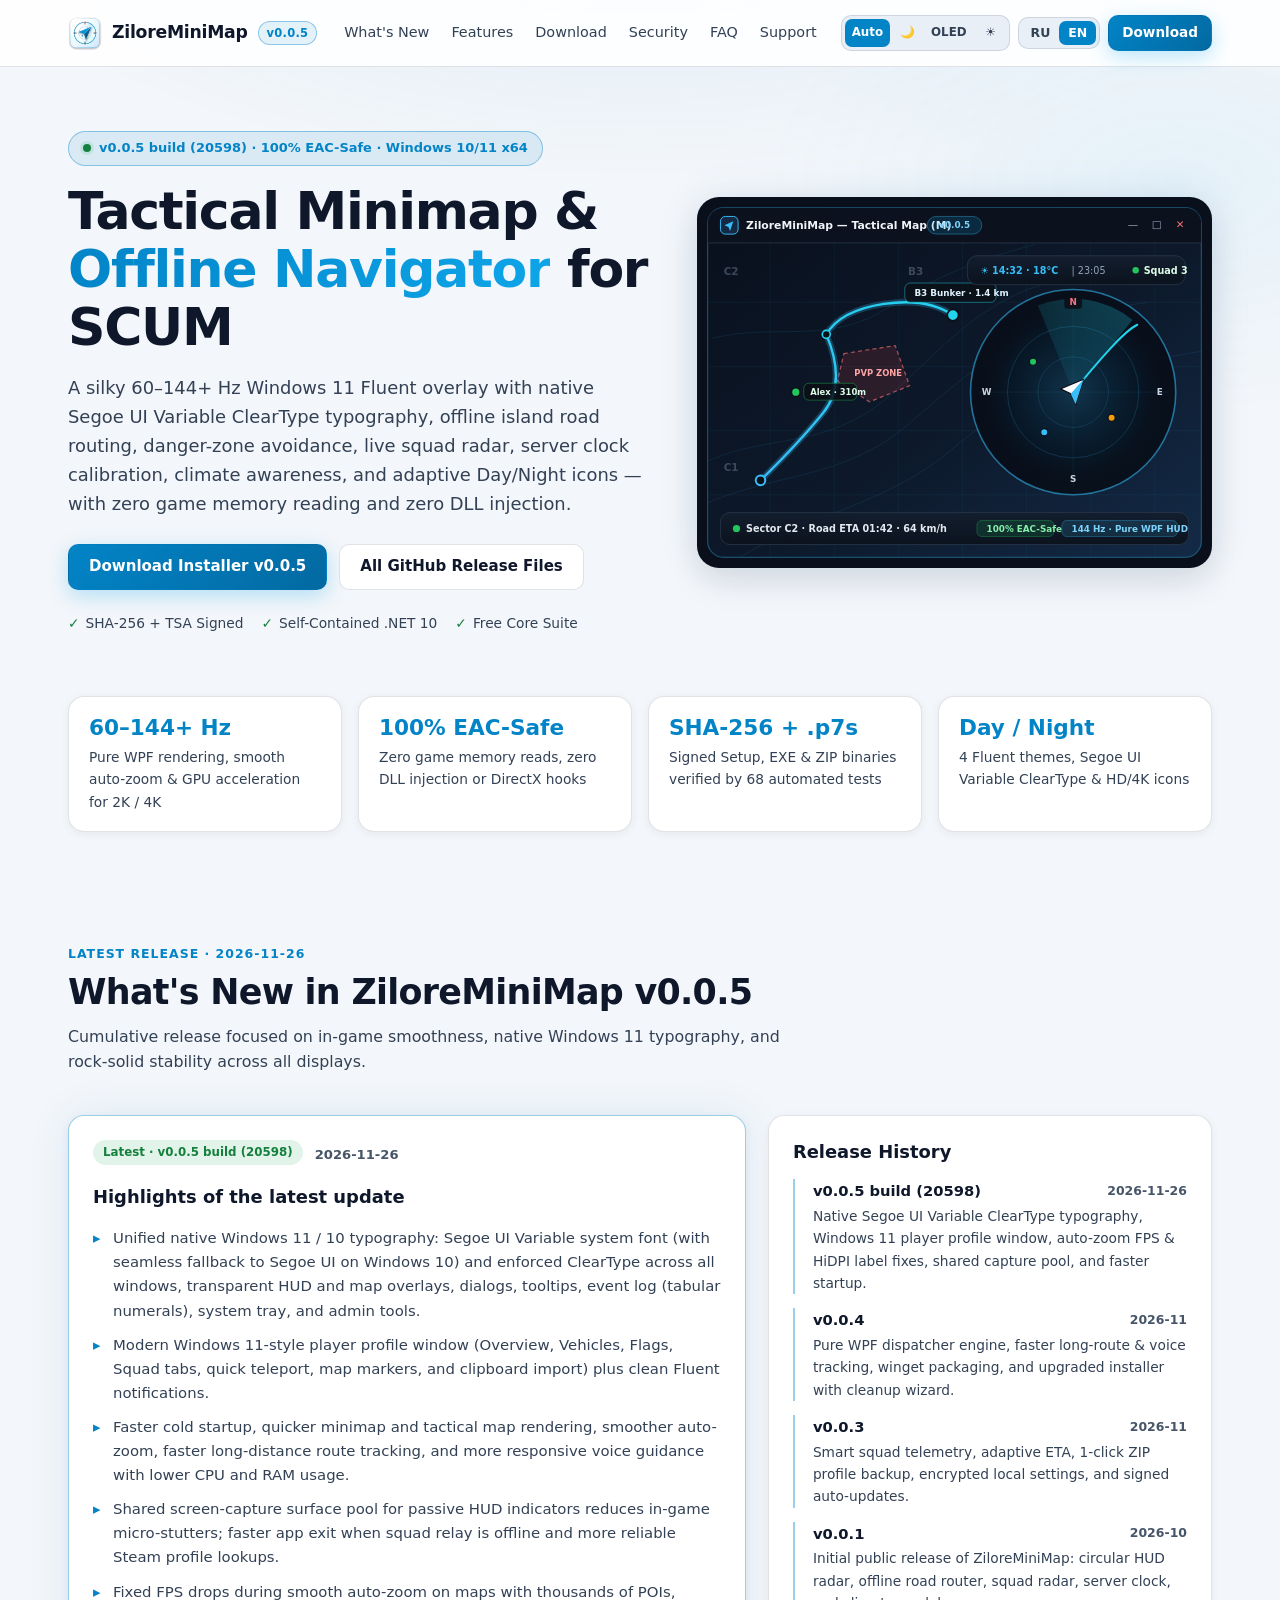
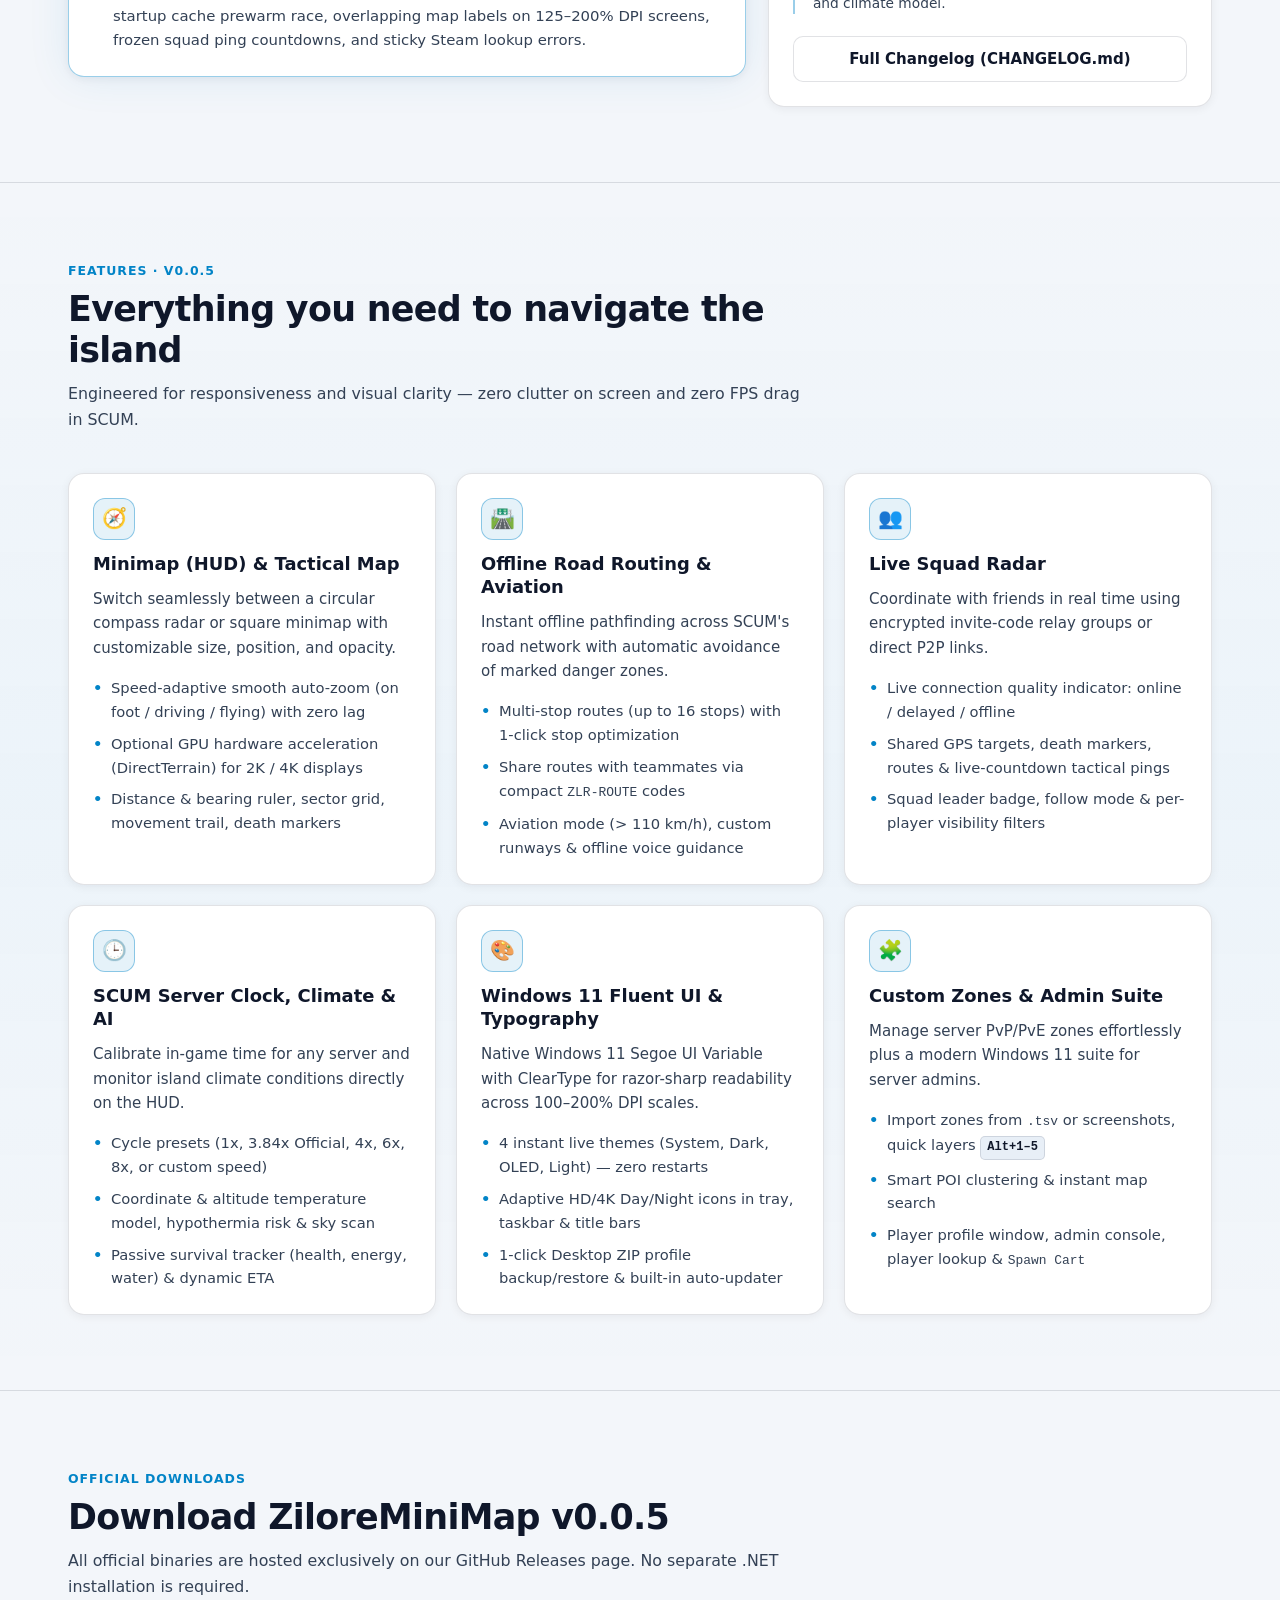
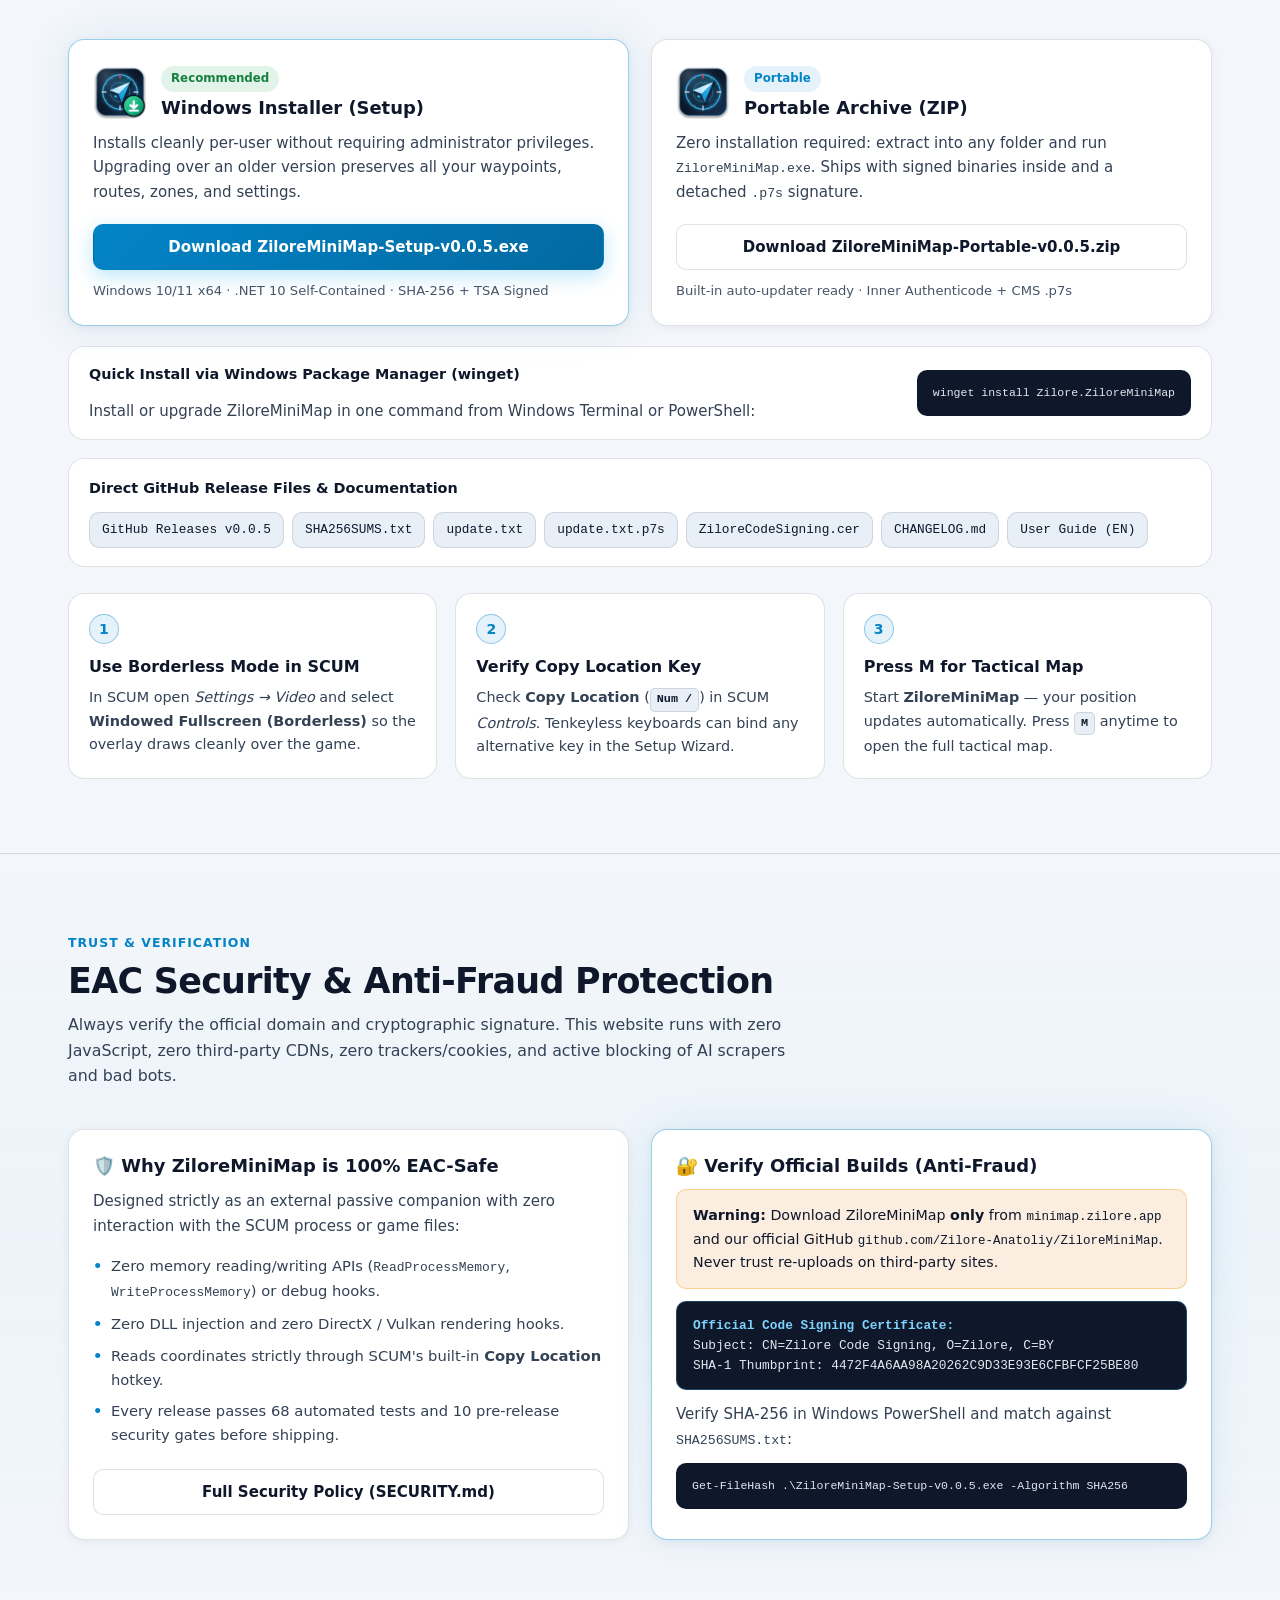
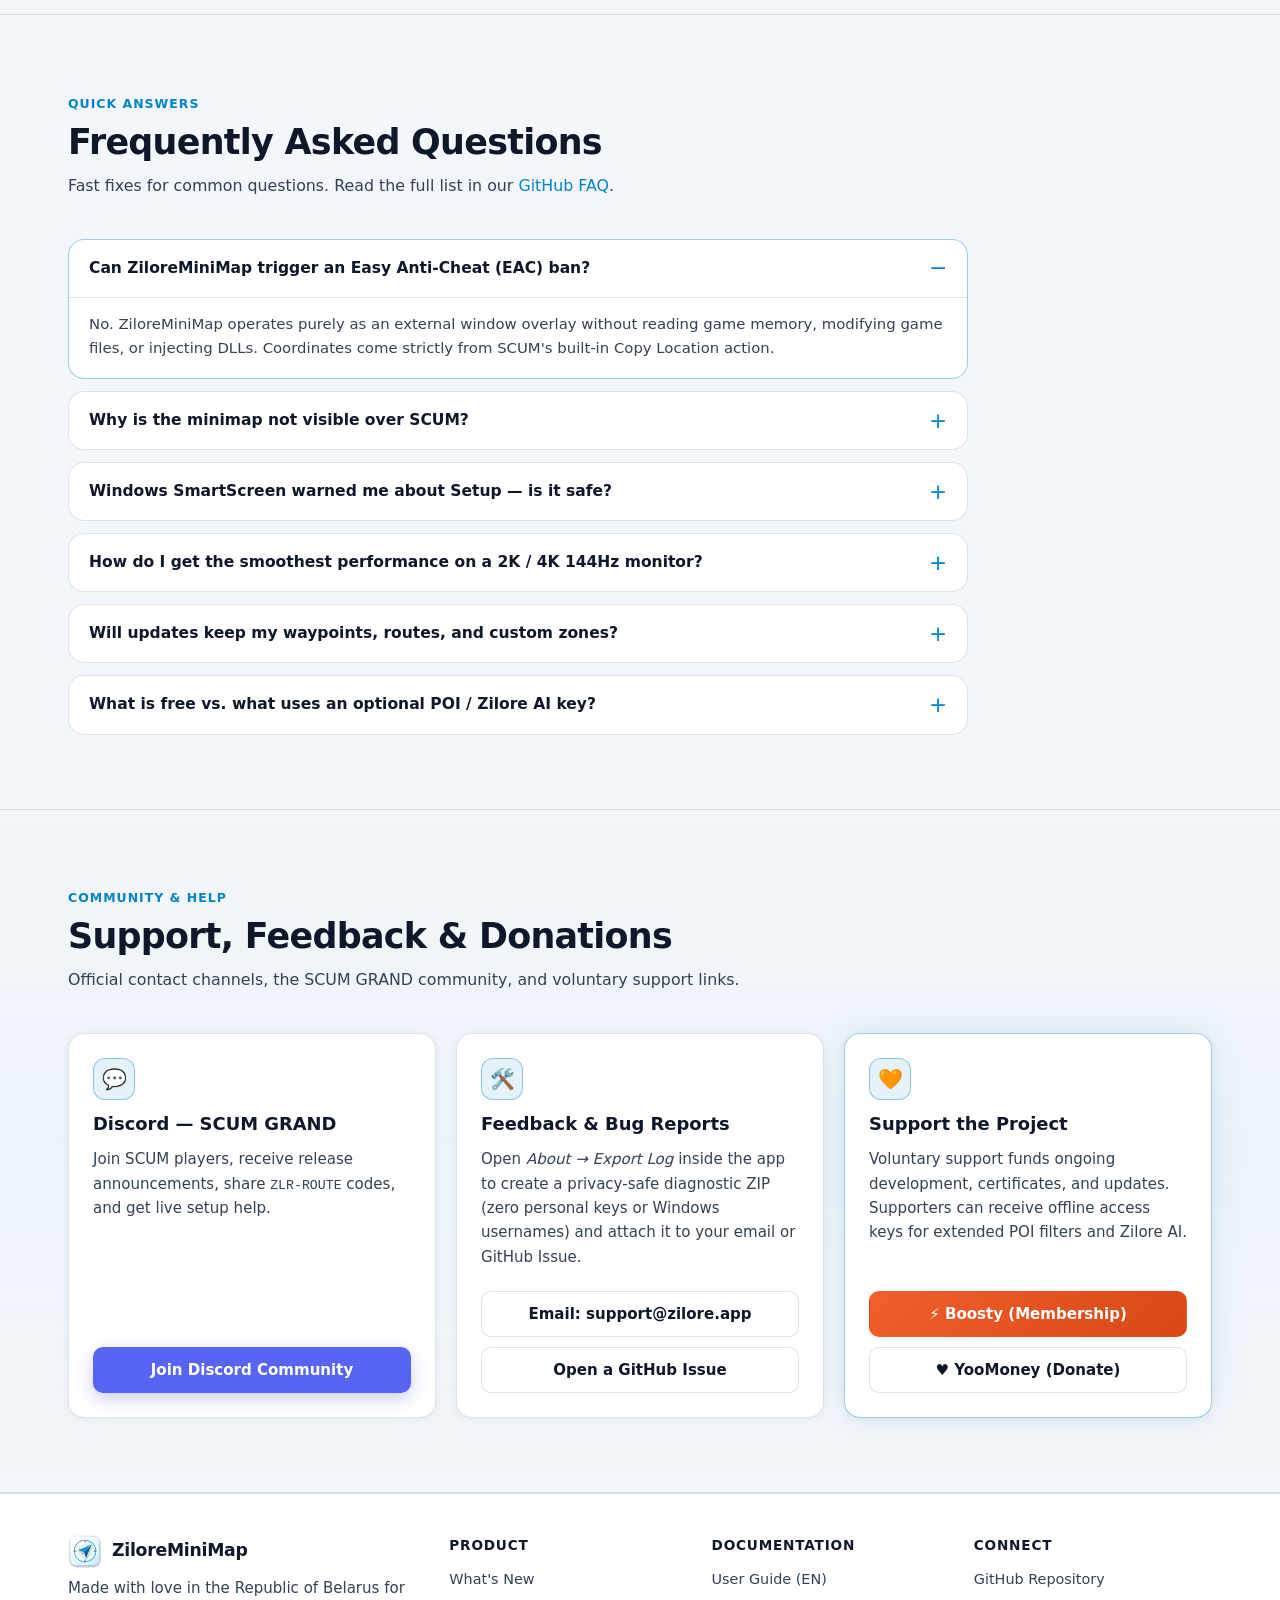
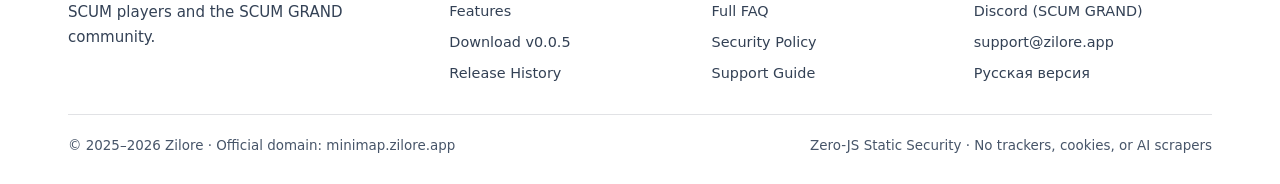
==== commit 7fd8ff4c: "update" ====
--- a/en/index.html
+++ b/en/index.html
@@ -1,31 +1,38 @@
 <!DOCTYPE html>
-<html lang="en">
+<html lang="en" data-version="v0.0.5" data-build="20598" data-release-date="2026-11-26">
 <head>
   <meta charset="utf-8">
   <meta name="viewport" content="width=device-width, initial-scale=1, viewport-fit=cover">
-  <meta http-equiv="Content-Security-Policy" content="default-src 'none'; style-src 'self'; img-src 'self'; font-src 'self'; manifest-src 'self'; base-uri 'none'; form-action 'none'; upgrade-insecure-requests;">
+  <meta http-equiv="Content-Security-Policy" content="default-src 'none'; script-src 'none'; object-src 'none'; media-src 'none'; worker-src 'none'; child-src 'none'; connect-src 'none'; style-src 'self'; img-src 'self'; font-src 'self'; manifest-src 'self'; base-uri 'none'; form-action 'none'; upgrade-insecure-requests;">
   <meta name="referrer" content="no-referrer">
-
-  <title>ZiloreMiniMap — Tactical Minimap, Offline Navigator &amp; Squad Radar for SCUM</title>
-  <meta name="description" content="ZiloreMiniMap v0.0.1 — Modern tactical minimap, offline road navigator, squad radar, server clock and survival companion for SCUM on Windows 10/11 (.NET 10 LTS, 100% EAC-Safe, SHA-256 signed).">
+  <meta name="robots" content="index, follow, noai, noimageai">
+  <meta name="googlebot" content="index, follow, max-snippet:-1, max-image-preview:large">
+
+  <title>ZiloreMiniMap v0.0.5 — Tactical Minimap, Offline Navigator &amp; Squad Radar for SCUM</title>
+  <meta name="description" content="ZiloreMiniMap v0.0.5 — Modern tactical minimap, offline road navigator, squad radar, server clock and survival companion for SCUM on Windows 10/11 (Segoe UI Variable ClearType, 100% EAC-Safe, SHA-256 signed).">
   <meta name="theme-color" content="#0B1322" media="(prefers-color-scheme: dark)">
-  <meta name="theme-color" content="#F4F7FB" media="(prefers-color-scheme: light)">
+  <meta name="theme-color" content="#F3F6FA" media="(prefers-color-scheme: light)">
 
   <link rel="canonical" href="https://minimap.zilore.app/en/">
   <link rel="alternate" hreflang="ru" href="https://minimap.zilore.app/">
   <link rel="alternate" hreflang="en" href="https://minimap.zilore.app/en/">
   <link rel="alternate" hreflang="x-default" href="https://minimap.zilore.app/">
 
+  <!-- Preload critical render assets -->
+  <link rel="preload" href="/css/style.css" as="style">
+  <link rel="preload" href="/img/tactical-preview.svg" as="image" type="image/svg+xml">
+
   <!-- Icons & Manifest -->
-  <link rel="icon" href="/img/favicon.ico" sizes="any">
+  <link rel="icon" href="/favicon.ico" sizes="any">
+  <link rel="icon" type="image/png" sizes="192x192" href="/img/icon-192.png">
   <link rel="apple-touch-icon" href="/img/apple-touch-icon.png">
   <link rel="manifest" href="/site.webmanifest">
 
   <!-- Open Graph / Discord / Twitter -->
   <meta property="og:type" content="website">
   <meta property="og:site_name" content="ZiloreMiniMap">
-  <meta property="og:title" content="ZiloreMiniMap — Tactical Minimap &amp; Offline Navigator for SCUM">
-  <meta property="og:description" content="60–144+ Hz Fluent UI, offline road routing, live squad radar, server clock, climate model &amp; 100% EAC-Safe. Cryptographically signed for Windows 10/11.">
+  <meta property="og:title" content="ZiloreMiniMap v0.0.5 — Tactical Minimap &amp; Offline Navigator for SCUM">
+  <meta property="og:description" content="60–144+ Hz Windows 11 Fluent UI (Segoe UI Variable ClearType), offline road routing, live squad radar, server clock &amp; 100% EAC-Safe.">
   <meta property="og:url" content="https://minimap.zilore.app/en/">
   <meta property="og:image" content="https://minimap.zilore.app/img/og-preview.png">
   <meta property="og:image:width" content="1200">
@@ -33,17 +40,23 @@
   <meta property="og:locale" content="en_US">
   <meta property="og:locale:alternate" content="ru_RU">
   <meta name="twitter:card" content="summary_large_image">
-  <meta name="twitter:title" content="ZiloreMiniMap — Tactical Minimap for SCUM">
-  <meta name="twitter:description" content="Windows 10/11 Fluent UI, .NET 10 LTS, 100% EAC-Safe, SHA-256 + CMS .p7s signed.">
+  <meta name="twitter:title" content="ZiloreMiniMap v0.0.5 — Tactical Minimap for SCUM">
+  <meta name="twitter:description" content="Windows 10/11 Fluent UI, .NET 10, 100% EAC-Safe, SHA-256 + CMS .p7s signed.">
   <meta name="twitter:image" content="https://minimap.zilore.app/img/og-preview.png">
 
   <link rel="stylesheet" href="/css/style.css">
 </head>
 <body itemscope itemtype="https://schema.org/SoftwareApplication">
+  <!-- Zero-JS 4-Theme State Radios -->
+  <input type="radio" name="theme" id="theme-auto" class="sr-only-radio" checked aria-hidden="true">
+  <input type="radio" name="theme" id="theme-dark" class="sr-only-radio" aria-hidden="true">
+  <input type="radio" name="theme" id="theme-oled" class="sr-only-radio" aria-hidden="true">
+  <input type="radio" name="theme" id="theme-light" class="sr-only-radio" aria-hidden="true">
+
   <a class="skip-link" href="#main">Skip to content</a>
 
   <meta itemprop="name" content="ZiloreMiniMap">
-  <meta itemprop="softwareVersion" content="0.0.1">
+  <meta itemprop="softwareVersion" content="0.0.5">
   <meta itemprop="operatingSystem" content="Windows 10, Windows 11 (x64)">
   <meta itemprop="applicationCategory" content="GameApplication">
   <meta itemprop="url" content="https://minimap.zilore.app/en/">
@@ -59,7 +72,7 @@
           <img class="brand-icon" src="/img/icon-night.png" alt="ZiloreMiniMap Logo" width="34" height="34">
         </picture>
         <span>ZiloreMiniMap</span>
-        <span class="version-tag">v0.0.1</span>
+        <span class="version-tag">v0.0.5</span>
       </a>
 
       <input type="checkbox" id="nav-toggle" class="nav-toggle-input" aria-label="Toggle navigation menu">
@@ -71,6 +84,7 @@
 
       <nav class="nav-panel" aria-label="Primary navigation">
         <ul class="nav-links">
+          <li><a href="#changelog">What's New</a></li>
           <li><a href="#features">Features</a></li>
           <li><a href="#download">Download</a></li>
           <li><a href="#security">Security</a></li>
@@ -78,6 +92,12 @@
           <li><a href="#support">Support</a></li>
         </ul>
         <div class="nav-actions">
+          <div class="theme-switch" role="group" aria-label="Color theme">
+            <label for="theme-auto" title="Match OS theme">Auto</label>
+            <label for="theme-dark" title="Dark theme">🌙</label>
+            <label for="theme-oled" title="Pure OLED black">OLED</label>
+            <label for="theme-light" title="Light theme">☀</label>
+          </div>
           <div class="lang-switch" aria-label="Language switcher">
             <a href="/" hreflang="ru" lang="ru">RU</a>
             <span class="is-active" aria-current="page">EN</span>
@@ -86,6 +106,16 @@
         </div>
       </nav>
     </div>
+
+    <!-- Mobile 1-Tap Quick-Jump Bar -->
+    <nav class="mobile-quickbar" aria-label="Quick navigation">
+      <a class="is-primary" href="#download">⬇ Download v0.0.5</a>
+      <a href="#changelog">What's New</a>
+      <a href="#features">Features</a>
+      <a href="#security">Security</a>
+      <a href="#faq">FAQ</a>
+      <a href="#support">Support</a>
+    </nav>
   </header>
 
   <main id="main">
@@ -95,20 +125,20 @@
         <div>
           <div class="hero-badge">
             <span class="status-dot" aria-hidden="true"></span>
-            <span>100% EAC-Safe · Windows 10/11 x64 · .NET 10 LTS</span>
+            <span>v0.0.5 build (20598) · 100% EAC-Safe · Windows 10/11 x64</span>
           </div>
           <h1 class="hero-title">
             Tactical Minimap &amp; <span class="text-gradient">Offline Navigator</span> for SCUM
           </h1>
           <p class="hero-lead">
-            A silky 60–144+ Hz Windows 11 Fluent overlay with offline island road routing, danger-zone avoidance, real-time squad radar, server clock calibration, climate awareness, and adaptive Day/Night icons — with zero game memory reading and zero DLL injection.
+            A silky 60–144+ Hz Windows 11 Fluent overlay with native Segoe UI Variable ClearType typography, offline island road routing, danger-zone avoidance, live squad radar, server clock calibration, climate awareness, and adaptive Day/Night icons — with zero game memory reading and zero DLL injection.
           </p>
           <div class="hero-cta">
-            <a class="btn btn-primary" href="https://github.com/Zilore-Anatoliy/ZiloreMiniMap/releases/latest/download/ZiloreMiniMap-Setup-v0.0.1.exe" target="_blank" rel="noopener noreferrer external">
-              Download Installer v0.0.1
+            <a class="btn btn-primary" href="https://github.com/Zilore-Anatoliy/ZiloreMiniMap/releases/download/v0.0.5/ZiloreMiniMap-Setup-v0.0.5.exe" target="_blank" rel="noopener noreferrer external">
+              Download Installer v0.0.5
             </a>
-            <a class="btn btn-secondary" href="https://github.com/Zilore-Anatoliy/ZiloreMiniMap/releases/latest" target="_blank" rel="noopener noreferrer external">
-              All GitHub Releases
+            <a class="btn btn-secondary" href="https://github.com/Zilore-Anatoliy/ZiloreMiniMap/releases/tag/v0.0.5" target="_blank" rel="noopener noreferrer external">
+              All GitHub Release Files
             </a>
           </div>
           <ul class="hero-trust">
@@ -119,7 +149,7 @@
         </div>
 
         <div class="hero-visual">
-          <img src="/img/tactical-preview.svg" alt="ZiloreMiniMap tactical map and circular radar HUD preview for SCUM" width="640" height="460" decoding="async">
+          <img src="/img/tactical-preview.svg" alt="ZiloreMiniMap tactical map and circular radar HUD preview for SCUM" width="640" height="460" fetchpriority="high" decoding="async">
         </div>
       </div>
     </section>
@@ -129,7 +159,7 @@
       <div class="container metrics-grid">
         <div class="metric-card">
           <span class="metric-value">60–144+ Hz</span>
-          <span class="metric-label">Zero-GC rendering pipeline &amp; GPU acceleration for 2K / 4K displays</span>
+          <span class="metric-label">Pure WPF rendering, smooth auto-zoom &amp; GPU acceleration for 2K / 4K</span>
         </div>
         <div class="metric-card">
           <span class="metric-value">100% EAC-Safe</span>
@@ -137,11 +167,70 @@
         </div>
         <div class="metric-card">
           <span class="metric-value">SHA-256 + .p7s</span>
-          <span class="metric-label">Cryptographic signatures on Setup, EXE binaries, and ZIP archives</span>
+          <span class="metric-label">Signed Setup, EXE &amp; ZIP binaries verified by 68 automated tests</span>
         </div>
         <div class="metric-card">
           <span class="metric-value">Day / Night</span>
-          <span class="metric-label">4 Fluent themes &amp; HD/4K icons auto-synced with Windows</span>
+          <span class="metric-label">4 Fluent themes, Segoe UI Variable ClearType &amp; HD/4K icons</span>
+        </div>
+      </div>
+    </section>
+
+    <!-- What's New & Release History Section -->
+    <section class="section" id="changelog">
+      <div class="container">
+        <div class="section-head">
+          <span class="section-eyebrow">Latest Release · 2026-11-26</span>
+          <h2 class="section-title">What's New in ZiloreMiniMap v0.0.5</h2>
+          <p class="section-desc">
+            Cumulative release focused on in-game smoothness, native Windows 11 typography, and rock-solid stability across all displays.
+          </p>
+        </div>
+
+        <div class="changelog-grid">
+          <article class="card card-highlight">
+            <div class="release-meta-row">
+              <span class="pill-badge">Latest · v0.0.5 build (20598)</span>
+              <span class="release-date">2026-11-26</span>
+            </div>
+            <h3 class="card-title">Highlights of the latest update</h3>
+            <ul id="release-notes-en" class="changelog-list">
+              <!-- RELEASE_NOTES_EN_START -->
+              <li>Unified native Windows 11 / 10 typography: Segoe UI Variable system font (with seamless fallback to Segoe UI on Windows 10) and enforced ClearType across all windows, transparent HUD and map overlays, dialogs, tooltips, event log (tabular numerals), system tray, and admin tools.</li>
+              <li>Modern Windows 11-style player profile window (Overview, Vehicles, Flags, Squad tabs, quick teleport, map markers, and clipboard import) plus clean Fluent notifications.</li>
+              <li>Faster cold startup, quicker minimap and tactical map rendering, smoother auto-zoom, faster long-distance route tracking, and more responsive voice guidance with lower CPU and RAM usage.</li>
+              <li>Shared screen-capture surface pool for passive HUD indicators reduces in-game micro-stutters; faster app exit when squad relay is offline and more reliable Steam profile lookups.</li>
+              <li>Fixed FPS drops during smooth auto-zoom on maps with thousands of POIs, startup cache prewarm race, overlapping map labels on 125–200% DPI screens, frozen squad ping countdowns, and sticky Steam lookup errors.</li>
+              <!-- RELEASE_NOTES_EN_END -->
+            </ul>
+          </article>
+
+          <aside class="card" aria-label="Release history">
+            <h3 class="card-title">Release History</h3>
+            <ul class="timeline-list">
+              <li class="timeline-item">
+                <div class="timeline-ver">v0.0.5 build (20598) <span>2026-11-26</span></div>
+                <p>Native Segoe UI Variable ClearType typography, Windows 11 player profile window, auto-zoom FPS &amp; HiDPI label fixes, shared capture pool, and faster startup.</p>
+              </li>
+              <li class="timeline-item">
+                <div class="timeline-ver">v0.0.4 <span>2026-11</span></div>
+                <p>Pure WPF dispatcher engine, faster long-route &amp; voice tracking, winget packaging, and upgraded installer with cleanup wizard.</p>
+              </li>
+              <li class="timeline-item">
+                <div class="timeline-ver">v0.0.3 <span>2026-11</span></div>
+                <p>Smart squad telemetry, adaptive ETA, 1-click ZIP profile backup, encrypted local settings, and signed auto-updates.</p>
+              </li>
+              <li class="timeline-item">
+                <div class="timeline-ver">v0.0.1 <span>2026-10</span></div>
+                <p>Initial public release of ZiloreMiniMap: circular HUD radar, offline road router, squad radar, server clock, and climate model.</p>
+              </li>
+            </ul>
+            <div class="btn-stack">
+              <a class="btn btn-secondary btn-full" href="https://github.com/Zilore-Anatoliy/ZiloreMiniMap/blob/main/CHANGELOG.md" target="_blank" rel="noopener noreferrer external">
+                Full Changelog (CHANGELOG.md)
+              </a>
+            </div>
+          </aside>
         </div>
       </div>
     </section>
@@ -150,7 +239,7 @@
     <section class="section section-alt" id="features">
       <div class="container">
         <div class="section-head">
-          <span class="section-eyebrow">Features · v0.0.1</span>
+          <span class="section-eyebrow">Features · v0.0.5</span>
           <h2 class="section-title">Everything you need to navigate the island</h2>
           <p class="section-desc">
             Engineered for responsiveness and visual clarity — zero clutter on screen and zero FPS drag in SCUM.
@@ -163,8 +252,8 @@
             <h3 class="card-title">Minimap (HUD) &amp; Tactical Map</h3>
             <p class="card-text">Switch seamlessly between a circular compass radar or square minimap with customizable size, position, and opacity.</p>
             <ul class="card-list">
-              <li>Speed-adaptive auto-zoom (on foot / driving / flying)</li>
-              <li>Optional GPU hardware acceleration (DirectTerrain) for 2K / 4K</li>
+              <li>Speed-adaptive smooth auto-zoom (on foot / driving / flying) with zero lag</li>
+              <li>Optional GPU hardware acceleration (DirectTerrain) for 2K / 4K displays</li>
               <li>Distance &amp; bearing ruler, sector grid, movement trail, death markers</li>
             </ul>
           </article>
@@ -183,10 +272,10 @@
           <article class="card">
             <div class="feature-icon" aria-hidden="true">👥</div>
             <h3 class="card-title">Live Squad Radar</h3>
-            <p class="card-text">Coordinate with friends in real time using private invite-code relay groups or direct encrypted P2P links.</p>
+            <p class="card-text">Coordinate with friends in real time using encrypted invite-code relay groups or direct P2P links.</p>
             <ul class="card-list">
               <li>Live connection quality indicator: online / delayed / offline</li>
-              <li>Shared GPS targets, death markers, routes &amp; fading tactical pings</li>
+              <li>Shared GPS targets, death markers, routes &amp; live-countdown tactical pings</li>
               <li>Squad leader badge, follow mode &amp; per-player visibility filters</li>
             </ul>
           </article>
@@ -204,8 +293,8 @@
 
           <article class="card">
             <div class="feature-icon" aria-hidden="true">🎨</div>
-            <h3 class="card-title">Windows 11 Fluent UI &amp; Backup</h3>
-            <p class="card-text">Native-feeling Windows 11 glass interface built for razor-sharp readability across all DPI scales.</p>
+            <h3 class="card-title">Windows 11 Fluent UI &amp; Typography</h3>
+            <p class="card-text">Native Windows 11 Segoe UI Variable with ClearType for razor-sharp readability across 100–200% DPI scales.</p>
             <ul class="card-list">
               <li>4 instant live themes (System, Dark, OLED, Light) — zero restarts</li>
               <li>Adaptive HD/4K Day/Night icons in tray, taskbar &amp; title bars</li>
@@ -216,11 +305,11 @@
           <article class="card">
             <div class="feature-icon" aria-hidden="true">🧩</div>
             <h3 class="card-title">Custom Zones &amp; Admin Suite</h3>
-            <p class="card-text">Manage server PvP/PvE zones effortlessly plus an optional password-protected suite for server admins.</p>
+            <p class="card-text">Manage server PvP/PvE zones effortlessly plus a modern Windows 11 suite for server admins.</p>
             <ul class="card-list">
               <li>Import zones from <code>.tsv</code> or screenshots, quick layers <kbd>Alt+1–5</kbd></li>
               <li>Smart POI clustering &amp; instant map search</li>
-              <li>Admin commands console, player lookup &amp; visual <code>Spawn Cart</code></li>
+              <li>Player profile window, admin console, player lookup &amp; <code>Spawn Cart</code></li>
             </ul>
           </article>
         </div>
@@ -232,7 +321,7 @@
       <div class="container">
         <div class="section-head">
           <span class="section-eyebrow">Official Downloads</span>
-          <h2 class="section-title">Download ZiloreMiniMap v0.0.1</h2>
+          <h2 class="section-title">Download ZiloreMiniMap v0.0.5</h2>
           <p class="section-desc">
             All official binaries are hosted exclusively on our GitHub Releases page. No separate .NET installation is required.
           </p>
@@ -243,7 +332,7 @@
             <div class="download-header">
               <picture>
                 <source srcset="/img/icon-setup.webp" type="image/webp">
-                <img class="download-app-icon" src="/img/icon-setup.png" alt="ZiloreMiniMap Windows Installer" width="58" height="58" loading="lazy">
+                <img class="download-app-icon" src="/img/icon-setup.png" alt="ZiloreMiniMap Windows Installer" width="54" height="54" loading="lazy">
               </picture>
               <div>
                 <span class="pill-badge">Recommended</span>
@@ -254,10 +343,10 @@
               Installs cleanly per-user without requiring administrator privileges. Upgrading over an older version preserves all your waypoints, routes, zones, and settings.
             </p>
             <div class="download-actions">
-              <a class="btn btn-primary btn-full" href="https://github.com/Zilore-Anatoliy/ZiloreMiniMap/releases/latest/download/ZiloreMiniMap-Setup-v0.0.1.exe" target="_blank" rel="noopener noreferrer external">
-                Download ZiloreMiniMap-Setup-v0.0.1.exe
-              </a>
-              <span class="download-meta">Windows 10/11 x64 · .NET 10 LTS Self-Contained · SHA-256 + TSA Signed</span>
+              <a class="btn btn-primary btn-full" href="https://github.com/Zilore-Anatoliy/ZiloreMiniMap/releases/download/v0.0.5/ZiloreMiniMap-Setup-v0.0.5.exe" target="_blank" rel="noopener noreferrer external">
+                Download ZiloreMiniMap-Setup-v0.0.5.exe
+              </a>
+              <span class="download-meta">Windows 10/11 x64 · .NET 10 Self-Contained · SHA-256 + TSA Signed</span>
             </div>
           </div>
 
@@ -265,7 +354,7 @@
             <div class="download-header">
               <picture>
                 <source srcset="/img/icon-app.webp" type="image/webp">
-                <img class="download-app-icon" src="/img/icon-app.png" alt="ZiloreMiniMap Portable ZIP" width="58" height="58" loading="lazy">
+                <img class="download-app-icon" src="/img/icon-app.png" alt="ZiloreMiniMap Portable ZIP" width="54" height="54" loading="lazy">
               </picture>
               <div>
                 <span class="pill-badge pill-badge-neutral">Portable</span>
@@ -276,23 +365,32 @@
               Zero installation required: extract into any folder and run <code>ZiloreMiniMap.exe</code>. Ships with signed binaries inside and a detached <code>.p7s</code> signature.
             </p>
             <div class="download-actions">
-              <a class="btn btn-secondary btn-full" href="https://github.com/Zilore-Anatoliy/ZiloreMiniMap/releases/latest/download/ZiloreMiniMap.zip" target="_blank" rel="noopener noreferrer external">
-                Download ZiloreMiniMap.zip
+              <a class="btn btn-secondary btn-full" href="https://github.com/Zilore-Anatoliy/ZiloreMiniMap/releases/download/v0.0.5/ZiloreMiniMap-Portable-v0.0.5.zip" target="_blank" rel="noopener noreferrer external">
+                Download ZiloreMiniMap-Portable-v0.0.5.zip
               </a>
               <span class="download-meta">Built-in auto-updater ready · Inner Authenticode + CMS .p7s</span>
             </div>
           </div>
+        </div>
+
+        <!-- Winget Quick Install -->
+        <div class="winget-bar">
+          <div>
+            <h3 class="github-files-title">Quick Install via Windows Package Manager (winget)</h3>
+            <p class="card-text">Install or upgrade ZiloreMiniMap in one command from Windows Terminal or PowerShell:</p>
+          </div>
+          <pre class="code-block"><code>winget install Zilore.ZiloreMiniMap</code></pre>
         </div>
 
         <!-- Direct GitHub Files & Docs Bar -->
         <div class="github-files-bar">
           <h3 class="github-files-title">Direct GitHub Release Files &amp; Documentation</h3>
           <div class="file-pills">
-            <a class="file-pill" href="https://github.com/Zilore-Anatoliy/ZiloreMiniMap/releases/latest" target="_blank" rel="noopener noreferrer external">GitHub Releases</a>
-            <a class="file-pill" href="https://github.com/Zilore-Anatoliy/ZiloreMiniMap/releases/latest/download/SHA256SUMS.txt" target="_blank" rel="noopener noreferrer external">SHA256SUMS.txt</a>
-            <a class="file-pill" href="https://github.com/Zilore-Anatoliy/ZiloreMiniMap/releases/latest/download/ZiloreMiniMap.zip.p7s" target="_blank" rel="noopener noreferrer external">ZiloreMiniMap.zip.p7s</a>
+            <a class="file-pill" href="https://github.com/Zilore-Anatoliy/ZiloreMiniMap/releases/tag/v0.0.5" target="_blank" rel="noopener noreferrer external">GitHub Releases v0.0.5</a>
+            <a class="file-pill" href="https://github.com/Zilore-Anatoliy/ZiloreMiniMap/releases/download/v0.0.5/SHA256SUMS.txt" target="_blank" rel="noopener noreferrer external">SHA256SUMS.txt</a>
+            <a class="file-pill" href="https://github.com/Zilore-Anatoliy/ZiloreMiniMap/releases/download/v0.0.5/update.txt" target="_blank" rel="noopener noreferrer external">update.txt</a>
+            <a class="file-pill" href="https://github.com/Zilore-Anatoliy/ZiloreMiniMap/releases/download/v0.0.5/update.txt.p7s" target="_blank" rel="noopener noreferrer external">update.txt.p7s</a>
             <a class="file-pill" href="https://github.com/Zilore-Anatoliy/ZiloreMiniMap/releases/latest/download/ZiloreCodeSigning.cer" target="_blank" rel="noopener noreferrer external">ZiloreCodeSigning.cer</a>
-            <a class="file-pill" href="https://github.com/Zilore-Anatoliy/ZiloreMiniMap/releases/latest/download/update.txt" target="_blank" rel="noopener noreferrer external">update.txt</a>
             <a class="file-pill" href="https://github.com/Zilore-Anatoliy/ZiloreMiniMap/blob/main/CHANGELOG.md" target="_blank" rel="noopener noreferrer external">CHANGELOG.md</a>
             <a class="file-pill" href="https://github.com/Zilore-Anatoliy/ZiloreMiniMap/blob/main/docs/USER-GUIDE-EN.md" target="_blank" rel="noopener noreferrer external">User Guide (EN)</a>
           </div>
@@ -326,7 +424,7 @@
           <span class="section-eyebrow">Trust &amp; Verification</span>
           <h2 class="section-title">EAC Security &amp; Anti-Fraud Protection</h2>
           <p class="section-desc">
-            Always verify the official domain and cryptographic signature. This website uses zero JavaScript, zero third-party CDNs, zero trackers, and zero credential forms.
+            Always verify the official domain and cryptographic signature. This website runs with zero JavaScript, zero third-party CDNs, zero trackers/cookies, and active blocking of AI scrapers and bad bots.
           </p>
         </div>
 
@@ -340,7 +438,7 @@
               <li>Zero memory reading/writing APIs (<code>ReadProcessMemory</code>, <code>WriteProcessMemory</code>) or debug hooks.</li>
               <li>Zero DLL injection and zero DirectX / Vulkan rendering hooks.</li>
               <li>Reads coordinates strictly through SCUM's built-in <strong>Copy Location</strong> hotkey.</li>
-              <li>Every build passes 17 automated pre-release security and quality gates.</li>
+              <li>Every release passes 68 automated tests and 10 pre-release security gates before shipping.</li>
             </ul>
             <div class="btn-stack">
               <a class="btn btn-secondary" href="https://github.com/Zilore-Anatoliy/ZiloreMiniMap/blob/main/SECURITY.md" target="_blank" rel="noopener noreferrer external">
@@ -360,7 +458,7 @@
               SHA-1 Thumbprint: 4472F4A6AA98A20262C9D33E93E6CFBFCF25BE80
             </div>
             <p class="card-text">Verify SHA-256 in Windows PowerShell and match against <code>SHA256SUMS.txt</code>:</p>
-            <pre class="code-block"><code>Get-FileHash .\ZiloreMiniMap-Setup-v0.0.1.exe -Algorithm SHA256</code></pre>
+            <pre class="code-block"><code>Get-FileHash .\ZiloreMiniMap-Setup-v0.0.5.exe -Algorithm SHA256</code></pre>
           </div>
         </div>
       </div>
@@ -402,7 +500,7 @@
           <details class="faq-item">
             <summary>How do I get the smoothest performance on a 2K / 4K 144Hz monitor?</summary>
             <div class="faq-body">
-              <p>Open <strong>Settings → Appearance</strong>, enable <strong>Hardware-accelerated M map (GPU)</strong>, and restart the app to switch the tactical map to direct GPU rendering.</p>
+              <p>Open <strong>Settings → Appearance</strong>, enable <strong>Hardware-accelerated M map (GPU)</strong>, and restart the app to switch the tactical map to direct GPU rendering with crisp ClearType text at 125–200% DPI scaling.</p>
             </div>
           </details>
 
@@ -452,7 +550,7 @@
             <div class="feature-icon" aria-hidden="true">🛠️</div>
             <h3 class="card-title">Feedback &amp; Bug Reports</h3>
             <p class="card-text">
-              Open <em>About → Export Log</em> inside the app to create a privacy-safe diagnostic ZIP (zero personal keys) and attach it to your email or GitHub Issue.
+              Open <em>About → Export Log</em> inside the app to create a privacy-safe diagnostic ZIP (zero personal keys or Windows usernames) and attach it to your email or GitHub Issue.
             </p>
             <div class="btn-stack">
               <a class="btn btn-secondary btn-full" href="mailto:support@zilore.app">
@@ -506,10 +604,10 @@
         <div>
           <h4 class="footer-heading">Product</h4>
           <ul class="footer-links">
+            <li><a href="#changelog">What's New</a></li>
             <li><a href="#features">Features</a></li>
-            <li><a href="#download">Download v0.0.1</a></li>
+            <li><a href="#download">Download v0.0.5</a></li>
             <li><a href="https://github.com/Zilore-Anatoliy/ZiloreMiniMap/releases" target="_blank" rel="noopener noreferrer external">Release History</a></li>
-            <li><a href="https://github.com/Zilore-Anatoliy/ZiloreMiniMap/blob/main/CHANGELOG.md" target="_blank" rel="noopener noreferrer external">Changelog</a></li>
           </ul>
         </div>
 
@@ -536,7 +634,7 @@
 
       <div class="footer-bottom">
         <span>© 2025–2026 Zilore · Official domain: minimap.zilore.app</span>
-        <span>Zero-JS Static Security · No trackers, no cookies</span>
+        <span>Zero-JS Static Security · No trackers, cookies, or AI scrapers</span>
       </div>
     </div>
   </footer>
--- a/css/style.css
+++ b/css/style.css
@@ -1,70 +1,75 @@
 /* ==========================================================================
-   ZiloreMiniMap — Enterprise GitHub Pages Stylesheet (v1.0)
-   Pure CSS3 · Zero External Fonts · Windows 11 Fluent Design · Day/Night OS
-   Mobile-First (320px -> 480px -> 768px -> 1024px -> 1440px+ 4K)
+   ZiloreMiniMap — Enterprise GitHub Pages Stylesheet (v2.0)
+   Pure CSS3 · Zero-JS 4 Themes (Auto / Dark / OLED / Light) · Windows 11 Fluent
+   Segoe UI Variable · 120Hz Mobile-Safe · WCAG 2.1 AA+ · 320px -> 4K
    ========================================================================== */
 
 :root {
   /* Dark / Obsidian Fluent Palette (Default) */
   --bg-page: #070C15;
   --bg-surface: #0E1624;
-  --bg-surface-2: #152033;
-  --bg-glass: rgba(11, 18, 30, 0.80);
-  --bg-pill: rgba(56, 189, 248, 0.12);
-  --bg-code: #060A12;
-
-  --border: rgba(148, 163, 184, 0.16);
-  --border-strong: rgba(56, 189, 248, 0.36);
-
-  --text-primary: #F1F5F9;
-  --text-secondary: #94A3B8;
-  --text-muted: #64748B;
+  --bg-surface-2: #162235;
+  --bg-glass: rgba(10, 17, 29, 0.84);
+  --bg-pill: rgba(56, 189, 248, 0.13);
+  --bg-code: #050911;
+  --bg-glow-1: rgba(56, 189, 248, 0.15);
+  --bg-glow-2: rgba(34, 211, 238, 0.08);
+
+  --border: rgba(148, 163, 184, 0.19);
+  --border-strong: rgba(56, 189, 248, 0.42);
+
+  /* WCAG 2.1 AA+ verified text contrast on #0E1624 */
+  --text-primary: #F8FAFC;
+  --text-secondary: #B4C3D6;
+  --text-muted: #8FA3BC;
 
   --accent: #38BDF8;
   --accent-strong: #0EA5E9;
   --accent-cyan: #22D3EE;
-  --accent-ink: #041320;
-  --success: #22C55E;
+  --accent-ink: #031523;
+  --success: #4ADE80;
   --success-bg: rgba(34, 197, 94, 0.14);
-  --warning: #F59E0B;
+  --warning: #FBBF24;
   --warning-bg: rgba(245, 158, 11, 0.14);
   --danger: #FB7185;
-  --danger-bg: rgba(244, 63, 94, 0.12);
-
-  --shadow-sm: 0 2px 10px rgba(0, 0, 0, 0.28);
-  --shadow-md: 0 12px 32px rgba(0, 0, 0, 0.42);
-  --shadow-glow: 0 0 42px rgba(56, 189, 248, 0.14);
+  --danger-bg: rgba(244, 63, 94, 0.14);
+
+  --shadow-sm: 0 2px 10px rgba(0, 0, 0, 0.30);
+  --shadow-md: 0 14px 36px rgba(0, 0, 0, 0.46);
+  --shadow-glow: 0 0 44px rgba(56, 189, 248, 0.16);
 
   --radius-sm: 10px;
   --radius-md: 16px;
   --radius-lg: 22px;
   --radius-pill: 999px;
 
-  --font-sans: "Segoe UI Variable Text", "Segoe UI", -apple-system, BlinkMacSystemFont, "Roboto", "Inter", system-ui, sans-serif;
-  --font-display: "Segoe UI Variable Display", "Segoe UI", -apple-system, BlinkMacSystemFont, system-ui, sans-serif;
-  --font-mono: "Cascadia Code", "JetBrains Mono", Consolas, ui-monospace, SFMono-Regular, monospace;
+  --font-sans: "Segoe UI Variable", "Segoe UI Variable Text", "Segoe UI", -apple-system, BlinkMacSystemFont, "Roboto", system-ui, sans-serif;
+  --font-display: "Segoe UI Variable Display", "Segoe UI Variable", "Segoe UI", -apple-system, BlinkMacSystemFont, system-ui, sans-serif;
+  --font-mono: "Cascadia Code", Consolas, ui-monospace, SFMono-Regular, Menlo, monospace;
 
   --container: 1200px;
-  --header-h: 68px;
+  --header-h: 66px;
   --ease: cubic-bezier(0.22, 1, 0.36, 1);
 }
 
-/* Automatic Day / Light Theme synchronized with Windows / macOS / iOS / Android */
+/* Automatic Day / Light Theme when OS prefers light & user kept Auto */
 @media (prefers-color-scheme: light) {
-  :root {
-    --bg-page: #F4F7FB;
+  :root:not(:has(#theme-dark:checked)):not(:has(#theme-oled:checked)) {
+    --bg-page: #F3F6FA;
     --bg-surface: #FFFFFF;
-    --bg-surface-2: #EBF1F8;
-    --bg-glass: rgba(255, 255, 255, 0.84);
+    --bg-surface-2: #E8EFF7;
+    --bg-glass: rgba(255, 255, 255, 0.88);
     --bg-pill: rgba(2, 132, 199, 0.10);
     --bg-code: #0F172A;
-
-    --border: rgba(15, 23, 42, 0.10);
-    --border-strong: rgba(2, 132, 199, 0.36);
+    --bg-glow-1: rgba(2, 132, 199, 0.10);
+    --bg-glow-2: rgba(14, 165, 233, 0.06);
+
+    --border: rgba(15, 23, 42, 0.12);
+    --border-strong: rgba(2, 132, 199, 0.40);
 
     --text-primary: #0F172A;
-    --text-secondary: #475569;
-    --text-muted: #64748B;
+    --text-secondary: #334155;
+    --text-muted: #475569;
 
     --accent: #0284C7;
     --accent-strong: #0369A1;
@@ -78,9 +83,67 @@
     --danger-bg: rgba(225, 29, 72, 0.10);
 
     --shadow-sm: 0 2px 10px rgba(15, 23, 42, 0.06);
-    --shadow-md: 0 14px 34px rgba(15, 23, 42, 0.09);
+    --shadow-md: 0 14px 34px rgba(15, 23, 42, 0.10);
     --shadow-glow: 0 0 42px rgba(2, 132, 199, 0.10);
   }
+}
+
+/* Explicit Zero-JS Light Theme Selection */
+:root:has(#theme-light:checked) {
+  color-scheme: light;
+  --bg-page: #F3F6FA;
+  --bg-surface: #FFFFFF;
+  --bg-surface-2: #E8EFF7;
+  --bg-glass: rgba(255, 255, 255, 0.88);
+  --bg-pill: rgba(2, 132, 199, 0.10);
+  --bg-code: #0F172A;
+  --bg-glow-1: rgba(2, 132, 199, 0.10);
+  --bg-glow-2: rgba(14, 165, 233, 0.06);
+
+  --border: rgba(15, 23, 42, 0.12);
+  --border-strong: rgba(2, 132, 199, 0.40);
+
+  --text-primary: #0F172A;
+  --text-secondary: #334155;
+  --text-muted: #475569;
+
+  --accent: #0284C7;
+  --accent-strong: #0369A1;
+  --accent-cyan: #0EA5E9;
+  --accent-ink: #FFFFFF;
+  --success: #15803D;
+  --success-bg: rgba(22, 163, 74, 0.12);
+  --warning: #B45309;
+  --warning-bg: rgba(217, 119, 6, 0.12);
+  --danger: #BE123C;
+  --danger-bg: rgba(225, 29, 72, 0.10);
+
+  --shadow-sm: 0 2px 10px rgba(15, 23, 42, 0.06);
+  --shadow-md: 0 14px 34px rgba(15, 23, 42, 0.10);
+  --shadow-glow: 0 0 42px rgba(2, 132, 199, 0.10);
+}
+
+/* Explicit Zero-JS Pure OLED Theme Selection */
+:root:has(#theme-oled:checked) {
+  color-scheme: dark;
+  --bg-page: #000000;
+  --bg-surface: #080C12;
+  --bg-surface-2: #111824;
+  --bg-glass: rgba(0, 0, 0, 0.90);
+  --bg-pill: rgba(56, 189, 248, 0.14);
+  --bg-code: #04070C;
+  --bg-glow-1: rgba(56, 189, 248, 0.10);
+  --bg-glow-2: rgba(34, 211, 238, 0.04);
+  --border: rgba(148, 163, 184, 0.22);
+  --border-strong: rgba(56, 189, 248, 0.50);
+  --text-primary: #FFFFFF;
+  --text-secondary: #C1CFE0;
+  --text-muted: #94A8BF;
+}
+
+/* Explicit Zero-JS Dark Theme Selection */
+:root:has(#theme-dark:checked) {
+  color-scheme: dark;
 }
 
 /* Base Reset & Accessibility */
@@ -96,18 +159,27 @@
 
 body {
   margin: 0;
+  position: relative;
   font-family: var(--font-sans);
   font-size: 16px;
-  line-height: 1.6;
+  line-height: 1.62;
   color: var(--text-primary);
   background-color: var(--bg-page);
-  background-image:
-    radial-gradient(ellipse 80% 50% at 50% -15%, rgba(56, 189, 248, 0.14), transparent 70%),
-    radial-gradient(ellipse 50% 40% at 92% 20%, rgba(34, 211, 238, 0.07), transparent 65%);
-  background-attachment: fixed;
   overflow-x: clip;
   -webkit-font-smoothing: antialiased;
   text-rendering: optimizeLegibility;
+}
+
+/* GPU-composited ambient backdrop (eliminates iOS/Android background-attachment:fixed scroll jank) */
+body::before {
+  content: "";
+  position: fixed;
+  inset: 0;
+  z-index: -1;
+  pointer-events: none;
+  background-image:
+    radial-gradient(ellipse 80% 50% at 50% -15%, var(--bg-glow-1), transparent 70%),
+    radial-gradient(ellipse 50% 40% at 92% 20%, var(--bg-glow-2), transparent 65%);
 }
 
 img, svg, picture {
@@ -130,6 +202,16 @@
   outline: 2px solid var(--accent);
   outline-offset: 3px;
   border-radius: 6px;
+}
+
+/* Hidden Theme Radios (Zero-JS) */
+.sr-only-radio {
+  position: fixed;
+  width: 1px;
+  height: 1px;
+  opacity: 0;
+  pointer-events: none;
+  margin: 0;
 }
 
 /* Accessible Skip Link */
@@ -137,7 +219,7 @@
   position: absolute;
   left: -9999px;
   top: 12px;
-  z-index: 200;
+  z-index: 250;
   padding: 10px 18px;
   background: var(--accent);
   color: var(--accent-ink);
@@ -149,17 +231,19 @@
   left: 16px;
 }
 
-/* Container with iOS/Android Safe Area Insets */
+/* Container with independent Left & Right Safe Area Insets (landscape notch support) */
 .container {
   width: 100%;
   max-width: var(--container);
   margin-inline: auto;
-  padding-inline: max(16px, env(safe-area-inset-left));
+  padding-left: max(16px, env(safe-area-inset-left));
+  padding-right: max(16px, env(safe-area-inset-right));
 }
 
 @media (min-width: 768px) {
   .container {
-    padding-inline: max(28px, env(safe-area-inset-left));
+    padding-left: max(28px, env(safe-area-inset-left));
+    padding-right: max(28px, env(safe-area-inset-right));
   }
 }
 
@@ -170,7 +254,7 @@
 }
 
 /* ==========================================================================
-   Sticky Translucent Fluent Navigation (Pure CSS Mobile Drawer)
+   Sticky Translucent Fluent Navigation + Theme Switcher (Zero-JS)
    ========================================================================== */
 .site-header {
   position: sticky;
@@ -189,17 +273,16 @@
   justify-content: space-between;
   gap: 12px;
   min-height: var(--header-h);
-  position: relative;
 }
 
 .brand {
   display: inline-flex;
   align-items: center;
-  gap: 11px;
+  gap: 10px;
   color: var(--text-primary);
   font-family: var(--font-display);
   font-weight: 700;
-  font-size: 1.12rem;
+  font-size: 1.08rem;
   letter-spacing: -0.015em;
   flex-shrink: 0;
 }
@@ -218,6 +301,7 @@
 .version-tag {
   font-size: 0.72rem;
   font-weight: 700;
+  font-variant-numeric: tabular-nums;
   padding: 2px 8px;
   border-radius: var(--radius-pill);
   background: var(--bg-pill);
@@ -226,7 +310,6 @@
   letter-spacing: 0.02em;
 }
 
-/* Hidden checkbox for Zero-JS Mobile Menu */
 .nav-toggle-input {
   position: absolute;
   width: 1px;
@@ -271,13 +354,16 @@
   transform: translateY(-7px) rotate(-45deg);
 }
 
+/* Full-bleed drawer anchored to .site-header (zero side gaps on 768px tablets!) */
 .nav-panel {
   display: none;
   position: absolute;
-  top: calc(100% + 1px);
-  left: -16px;
-  right: -16px;
-  padding: 18px 20px 22px;
+  top: 100%;
+  left: 0;
+  right: 0;
+  max-height: calc(100dvh - var(--header-h));
+  overflow-y: auto;
+  padding: 16px max(20px, env(safe-area-inset-right)) 22px max(20px, env(safe-area-inset-left));
   background: var(--bg-surface);
   border-bottom: 1px solid var(--border);
   box-shadow: var(--shadow-md);
@@ -316,26 +402,66 @@
 
 .nav-actions {
   display: flex;
+  flex-wrap: wrap;
   align-items: center;
   gap: 10px;
-  padding-top: 8px;
+  padding-top: 10px;
   border-top: 1px solid var(--border);
 }
 
-.lang-switch {
+/* Pure CSS 4-Theme Pill Switcher (Auto / Dark / OLED / Light) */
+.theme-switch {
   display: inline-flex;
   align-items: center;
   padding: 3px;
   border-radius: var(--radius-sm);
   background: var(--bg-surface-2);
   border: 1px solid var(--border);
-  font-size: 0.8rem;
+  gap: 2px;
+}
+
+.theme-switch label {
+  display: inline-flex;
+  align-items: center;
+  justify-content: center;
+  min-width: 30px;
+  height: 28px;
+  padding: 0 7px;
+  border-radius: 7px;
+  font-size: 0.74rem;
+  font-weight: 700;
+  color: var(--text-secondary);
+  cursor: pointer;
+  user-select: none;
+  transition: background-color 0.16s var(--ease), color 0.16s var(--ease);
+}
+
+.theme-switch label:hover {
+  color: var(--text-primary);
+}
+
+:root:has(#theme-auto:checked) .theme-switch label[for="theme-auto"],
+:root:has(#theme-dark:checked) .theme-switch label[for="theme-dark"],
+:root:has(#theme-oled:checked) .theme-switch label[for="theme-oled"],
+:root:has(#theme-light:checked) .theme-switch label[for="theme-light"] {
+  background: var(--accent);
+  color: var(--accent-ink);
+}
+
+.lang-switch {
+  display: inline-flex;
+  align-items: center;
+  padding: 3px;
+  border-radius: var(--radius-sm);
+  background: var(--bg-surface-2);
+  border: 1px solid var(--border);
+  font-size: 0.78rem;
   font-weight: 700;
 }
 
 .lang-switch a,
 .lang-switch span {
-  padding: 6px 10px;
+  padding: 6px 9px;
   border-radius: 7px;
   line-height: 1;
 }
@@ -353,17 +479,59 @@
   color: var(--text-primary);
 }
 
-@media (min-width: 960px) {
-  .nav-toggle-btn {
+/* Mobile 1-Tap Horizontal Quick-Jump Bar (solves Zero-JS drawer friction on phones) */
+.mobile-quickbar {
+  display: flex;
+  align-items: center;
+  gap: 8px;
+  overflow-x: auto;
+  -webkit-overflow-scrolling: touch;
+  scrollbar-width: none;
+  scroll-snap-type: x proximity;
+  padding: 8px max(16px, env(safe-area-inset-right)) 10px max(16px, env(safe-area-inset-left));
+  border-top: 1px solid var(--border);
+  background: var(--bg-glass);
+}
+
+.mobile-quickbar::-webkit-scrollbar {
+  display: none;
+}
+
+.mobile-quickbar a {
+  scroll-snap-align: start;
+  flex-shrink: 0;
+  display: inline-flex;
+  align-items: center;
+  min-height: 32px;
+  padding: 4px 12px;
+  border-radius: var(--radius-pill);
+  background: var(--bg-surface);
+  border: 1px solid var(--border);
+  color: var(--text-secondary);
+  font-size: 0.82rem;
+  font-weight: 600;
+}
+
+.mobile-quickbar a.is-primary {
+  background: var(--bg-pill);
+  border-color: var(--border-strong);
+  color: var(--accent);
+}
+
+@media (min-width: 1024px) {
+  .nav-toggle-btn,
+  .mobile-quickbar {
     display: none;
   }
 
   .nav-panel {
     display: flex;
     position: static;
+    max-height: none;
+    overflow: visible;
     flex-direction: row;
     align-items: center;
-    gap: 20px;
+    gap: 14px;
     padding: 0;
     background: transparent;
     border: 0;
@@ -373,44 +541,49 @@
   .nav-links {
     flex-direction: row;
     align-items: center;
-    gap: 4px;
+    gap: 2px;
   }
 
   .nav-links a {
     min-height: 36px;
-    padding: 6px 12px;
-    font-size: 0.92rem;
+    padding: 6px 10px;
+    font-size: 0.9rem;
   }
 
   .nav-actions {
+    flex-wrap: nowrap;
     padding-top: 0;
     border-top: 0;
+    gap: 8px;
   }
 }
 
 /* ==========================================================================
-   Buttons
+   Buttons (Responsive text wrapping on 320px smartphones)
    ========================================================================== */
 .btn {
   display: inline-flex;
   align-items: center;
   justify-content: center;
+  text-align: center;
   gap: 8px;
   min-height: 46px;
   padding: 10px 20px;
   border-radius: var(--radius-sm);
   font-weight: 600;
-  font-size: 0.95rem;
-  line-height: 1.2;
+  font-size: 0.94rem;
+  line-height: 1.28;
   border: 1px solid transparent;
   cursor: pointer;
+  white-space: normal;
+  overflow-wrap: anywhere;
+}
+
+.btn-sm {
+  min-height: 36px;
+  padding: 6px 13px;
+  font-size: 0.85rem;
   white-space: nowrap;
-}
-
-.btn-sm {
-  min-height: 38px;
-  padding: 7px 14px;
-  font-size: 0.87rem;
 }
 
 .btn-primary {
@@ -469,19 +642,19 @@
    Hero Section
    ========================================================================== */
 .hero {
-  padding-block: clamp(36px, 6vw, 84px) clamp(32px, 5vw, 64px);
+  padding-block: clamp(28px, 5vw, 76px) clamp(28px, 4.5vw, 56px);
 }
 
 .hero-grid {
   display: grid;
   grid-template-columns: 1fr;
-  gap: 36px;
+  gap: 32px;
   align-items: center;
 }
 
 @media (min-width: 1024px) {
   .hero-grid {
-    grid-template-columns: 1.05fr 0.95fr;
+    grid-template-columns: 1.06fr 0.94fr;
     gap: 48px;
   }
 }
@@ -495,9 +668,10 @@
   background: var(--bg-pill);
   border: 1px solid var(--border-strong);
   color: var(--accent);
-  font-size: 0.82rem;
+  font-size: 0.81rem;
   font-weight: 600;
-  margin-bottom: 18px;
+  margin-bottom: 16px;
+  max-width: 100%;
 }
 
 .status-dot {
@@ -512,7 +686,7 @@
 .hero-title {
   margin: 0 0 16px;
   font-family: var(--font-display);
-  font-size: clamp(2rem, 4.4vw, 3.35rem);
+  font-size: clamp(1.85rem, 4.2vw, 3.25rem);
   font-weight: 800;
   line-height: 1.12;
   letter-spacing: -0.025em;
@@ -526,8 +700,8 @@
 }
 
 .hero-lead {
-  margin: 0 0 28px;
-  font-size: clamp(1rem, 1.5vw, 1.14rem);
+  margin: 0 0 26px;
+  font-size: clamp(0.98rem, 1.45vw, 1.12rem);
   color: var(--text-secondary);
   max-width: 58ch;
 }
@@ -536,10 +710,10 @@
   display: flex;
   flex-wrap: wrap;
   gap: 12px;
-  margin-bottom: 24px;
-}
-
-@media (max-width: 479px) {
+  margin-bottom: 22px;
+}
+
+@media (max-width: 520px) {
   .hero-cta .btn {
     width: 100%;
   }
@@ -548,7 +722,7 @@
 .hero-trust {
   display: flex;
   flex-wrap: wrap;
-  gap: 10px 20px;
+  gap: 8px 18px;
   margin: 0;
   padding: 0;
   list-style: none;
@@ -585,7 +759,7 @@
    Metrics Strip
    ========================================================================== */
 .metrics {
-  padding-block: 8px 36px;
+  padding-block: 6px 34px;
 }
 
 .metrics-grid {
@@ -594,7 +768,7 @@
   gap: 12px;
 }
 
-@media (min-width: 480px) {
+@media (min-width: 520px) {
   .metrics-grid {
     grid-template-columns: repeat(2, 1fr);
   }
@@ -613,16 +787,23 @@
   background: var(--bg-surface);
   border: 1px solid var(--border);
   box-shadow: var(--shadow-sm);
+  transition: border-color 0.2s var(--ease), transform 0.2s var(--ease);
+}
+
+.metric-card:hover {
+  border-color: var(--border-strong);
+  transform: translateY(-2px);
 }
 
 .metric-value {
   display: block;
   font-family: var(--font-display);
-  font-size: 1.38rem;
+  font-variant-numeric: tabular-nums;
+  font-size: 1.35rem;
   font-weight: 800;
   color: var(--accent);
   line-height: 1.2;
-  margin-bottom: 4px;
+  margin-bottom: 5px;
 }
 
 .metric-label {
@@ -635,25 +816,32 @@
    Shared Sections & Cards
    ========================================================================== */
 .section {
-  padding-block: clamp(44px, 6vw, 78px);
-  scroll-margin-top: calc(var(--header-h) + 16px);
+  padding-block: clamp(40px, 5.8vw, 76px);
+  scroll-margin-top: calc(var(--header-h) + 56px);
+}
+
+@media (min-width: 1024px) {
+  .section {
+    scroll-margin-top: calc(var(--header-h) + 18px);
+  }
 }
 
 .section-alt {
-  background: linear-gradient(180deg, transparent 0%, rgba(56, 189, 248, 0.03) 50%, transparent 100%);
+  background: linear-gradient(180deg, transparent 0%, rgba(56, 189, 248, 0.035) 50%, transparent 100%);
   border-top: 1px solid var(--border);
   border-bottom: 1px solid var(--border);
 }
 
 .section-head {
-  max-width: 720px;
-  margin-bottom: clamp(26px, 4vw, 42px);
+  max-width: 740px;
+  margin-bottom: clamp(24px, 3.8vw, 40px);
 }
 
 .section-eyebrow {
   display: inline-block;
   font-size: 0.78rem;
   font-weight: 700;
+  font-variant-numeric: tabular-nums;
   text-transform: uppercase;
   letter-spacing: 0.08em;
   color: var(--accent);
@@ -663,7 +851,7 @@
 .section-title {
   margin: 0 0 10px;
   font-family: var(--font-display);
-  font-size: clamp(1.55rem, 3vw, 2.2rem);
+  font-size: clamp(1.5rem, 3vw, 2.18rem);
   font-weight: 800;
   line-height: 1.18;
   letter-spacing: -0.02em;
@@ -672,18 +860,23 @@
 .section-desc {
   margin: 0;
   color: var(--text-secondary);
-  font-size: 1rem;
+  font-size: 0.99rem;
 }
 
 .card {
   background: var(--bg-surface);
   border: 1px solid var(--border);
   border-radius: var(--radius-md);
-  padding: 24px;
+  padding: clamp(18px, 2.5vw, 24px);
   box-shadow: var(--shadow-sm);
   display: flex;
   flex-direction: column;
   gap: 12px;
+  transition: border-color 0.2s var(--ease), box-shadow 0.2s var(--ease);
+}
+
+.card:hover {
+  border-color: var(--border-strong);
 }
 
 .card-highlight {
@@ -694,7 +887,7 @@
 .card-title {
   margin: 0;
   font-family: var(--font-display);
-  font-size: 1.14rem;
+  font-size: 1.12rem;
   font-weight: 700;
   line-height: 1.3;
 }
@@ -727,6 +920,101 @@
   left: 0;
   color: var(--accent);
   font-weight: 700;
+}
+
+/* ==========================================================================
+   What's New & Release History (#changelog)
+   ========================================================================== */
+.changelog-grid {
+  display: grid;
+  grid-template-columns: 1fr;
+  gap: 18px;
+}
+
+@media (min-width: 960px) {
+  .changelog-grid {
+    grid-template-columns: 1.45fr 0.95fr;
+    gap: 22px;
+    align-items: start;
+  }
+}
+
+.release-meta-row {
+  display: flex;
+  flex-wrap: wrap;
+  align-items: center;
+  gap: 8px 12px;
+  margin-bottom: 4px;
+}
+
+.release-date {
+  font-size: 0.82rem;
+  font-variant-numeric: tabular-nums;
+  color: var(--text-muted);
+  font-weight: 600;
+}
+
+.changelog-list {
+  margin: 6px 0 0;
+  padding: 0;
+  list-style: none;
+  display: flex;
+  flex-direction: column;
+  gap: 10px;
+  font-size: 0.93rem;
+  color: var(--text-secondary);
+}
+
+.changelog-list li {
+  position: relative;
+  padding-left: 20px;
+}
+
+.changelog-list li::before {
+  content: "▸";
+  position: absolute;
+  left: 0;
+  color: var(--accent);
+  font-weight: 700;
+}
+
+.timeline-list {
+  margin: 4px 0 0;
+  padding: 0;
+  list-style: none;
+  display: flex;
+  flex-direction: column;
+  gap: 14px;
+}
+
+.timeline-item {
+  position: relative;
+  padding-left: 18px;
+  border-left: 2px solid var(--border-strong);
+}
+
+.timeline-ver {
+  display: flex;
+  align-items: center;
+  justify-content: space-between;
+  gap: 8px;
+  font-weight: 700;
+  font-size: 0.92rem;
+  font-variant-numeric: tabular-nums;
+  color: var(--text-primary);
+  margin-bottom: 2px;
+}
+
+.timeline-ver span {
+  font-size: 0.78rem;
+  font-weight: 600;
+  color: var(--text-muted);
+}
+
+.timeline-item p {
+  margin: 0;
+  font-size: 0.86rem;
+  color: var(--text-secondary);
 }
 
 /* ==========================================================================
@@ -766,13 +1054,13 @@
 }
 
 /* ==========================================================================
-   Download Hub & Quick Start Steps
+   Download Hub, Winget Bar & Quick Start Steps
    ========================================================================== */
 .download-grid {
   display: grid;
   grid-template-columns: 1fr;
   gap: 18px;
-  margin-bottom: 24px;
+  margin-bottom: 20px;
 }
 
 @media (min-width: 768px) {
@@ -785,12 +1073,12 @@
 .download-header {
   display: flex;
   align-items: center;
-  gap: 16px;
+  gap: 14px;
 }
 
 .download-app-icon {
-  width: 58px;
-  height: 58px;
+  width: 54px;
+  height: 54px;
   border-radius: 14px;
   flex-shrink: 0;
 }
@@ -824,12 +1112,36 @@
   color: var(--text-muted);
 }
 
+.winget-bar {
+  background: var(--bg-surface);
+  border: 1px solid var(--border);
+  border-radius: var(--radius-md);
+  padding: 16px 20px;
+  margin-bottom: 18px;
+  display: flex;
+  flex-direction: column;
+  gap: 10px;
+}
+
+@media (min-width: 768px) {
+  .winget-bar {
+    flex-direction: row;
+    align-items: center;
+    justify-content: space-between;
+    gap: 20px;
+  }
+}
+
+.winget-bar .code-block {
+  flex-shrink: 0;
+}
+
 .github-files-bar {
   background: var(--bg-surface);
   border: 1px solid var(--border);
   border-radius: var(--radius-md);
   padding: 18px 20px;
-  margin-bottom: 28px;
+  margin-bottom: 26px;
 }
 
 .github-files-title {
@@ -931,7 +1243,7 @@
   padding: 14px 16px;
   border-radius: var(--radius-sm);
   background: var(--warning-bg);
-  border: 1px solid rgba(245, 158, 11, 0.35);
+  border: 1px solid rgba(245, 158, 11, 0.38);
   color: var(--text-primary);
   font-size: 0.89rem;
 }
@@ -940,12 +1252,13 @@
   padding: 14px 16px;
   border-radius: var(--radius-sm);
   background: var(--bg-code);
-  border: 1px solid rgba(56, 189, 248, 0.24);
+  border: 1px solid rgba(56, 189, 248, 0.28);
   color: #E2E8F0;
   font-family: var(--font-mono);
   font-size: 0.8rem;
   line-height: 1.55;
   overflow-x: auto;
+  -webkit-overflow-scrolling: touch;
   word-break: break-all;
 }
 
@@ -955,7 +1268,7 @@
 
 .code-block {
   margin: 0;
-  padding: 14px 16px;
+  padding: 12px 15px;
   border-radius: var(--radius-sm);
   background: var(--bg-code);
   border: 1px solid var(--border);
@@ -963,7 +1276,13 @@
   font-family: var(--font-mono);
   font-size: 0.82rem;
   overflow-x: auto;
+  -webkit-overflow-scrolling: touch;
   line-height: 1.5;
+}
+
+code {
+  font-family: var(--font-mono);
+  font-size: 0.88em;
 }
 
 kbd {
@@ -985,7 +1304,7 @@
   display: flex;
   flex-direction: column;
   gap: 12px;
-  max-width: 880px;
+  max-width: 900px;
 }
 
 .faq-item {
@@ -1003,14 +1322,14 @@
 .faq-item summary {
   list-style: none;
   cursor: pointer;
-  padding: 18px 22px;
+  padding: 16px 20px;
   font-weight: 600;
-  font-size: 0.98rem;
+  font-size: 0.97rem;
   display: flex;
   align-items: center;
   justify-content: space-between;
-  gap: 16px;
-  min-height: 54px;
+  gap: 14px;
+  min-height: 52px;
 }
 
 .faq-item summary::-webkit-details-marker {
@@ -1031,11 +1350,10 @@
 }
 
 .faq-body {
-  padding: 0 22px 18px;
+  padding: 14px 20px 18px;
   color: var(--text-secondary);
   font-size: 0.93rem;
   border-top: 1px solid var(--border);
-  padding-top: 14px;
 }
 
 .faq-body p {
@@ -1140,7 +1458,7 @@
    404 Page Centered Layout
    ========================================================================== */
 .error-page {
-  min-height: calc(100vh - var(--header-h) - 120px);
+  min-height: calc(100dvh - var(--header-h) - 120px);
   display: flex;
   align-items: center;
   justify-content: center;
@@ -1178,13 +1496,16 @@
 
 @media (prefers-contrast: more) {
   :root {
-    --border: rgba(148, 163, 184, 0.55);
+    --border: rgba(148, 163, 184, 0.60);
     --border-strong: var(--accent);
   }
 }
 
 @media print {
-  .site-header, .nav-toggle-btn, .hero-cta, .btn-stack {
+  .site-header, .nav-toggle-btn, .mobile-quickbar, .hero-cta, .btn-stack {
+    display: none !important;
+  }
+  body::before {
     display: none !important;
   }
   body {
--- a/css/style.css
+++ b/css/style.css
@@ -1,70 +1,75 @@
 /* ==========================================================================
-   ZiloreMiniMap — Enterprise GitHub Pages Stylesheet (v1.0)
-   Pure CSS3 · Zero External Fonts · Windows 11 Fluent Design · Day/Night OS
-   Mobile-First (320px -> 480px -> 768px -> 1024px -> 1440px+ 4K)
+   ZiloreMiniMap — Enterprise GitHub Pages Stylesheet (v2.0)
+   Pure CSS3 · Zero-JS 4 Themes (Auto / Dark / OLED / Light) · Windows 11 Fluent
+   Segoe UI Variable · 120Hz Mobile-Safe · WCAG 2.1 AA+ · 320px -> 4K
    ========================================================================== */
 
 :root {
   /* Dark / Obsidian Fluent Palette (Default) */
   --bg-page: #070C15;
   --bg-surface: #0E1624;
-  --bg-surface-2: #152033;
-  --bg-glass: rgba(11, 18, 30, 0.80);
-  --bg-pill: rgba(56, 189, 248, 0.12);
-  --bg-code: #060A12;
-
-  --border: rgba(148, 163, 184, 0.16);
-  --border-strong: rgba(56, 189, 248, 0.36);
-
-  --text-primary: #F1F5F9;
-  --text-secondary: #94A3B8;
-  --text-muted: #64748B;
+  --bg-surface-2: #162235;
+  --bg-glass: rgba(10, 17, 29, 0.84);
+  --bg-pill: rgba(56, 189, 248, 0.13);
+  --bg-code: #050911;
+  --bg-glow-1: rgba(56, 189, 248, 0.15);
+  --bg-glow-2: rgba(34, 211, 238, 0.08);
+
+  --border: rgba(148, 163, 184, 0.19);
+  --border-strong: rgba(56, 189, 248, 0.42);
+
+  /* WCAG 2.1 AA+ verified text contrast on #0E1624 */
+  --text-primary: #F8FAFC;
+  --text-secondary: #B4C3D6;
+  --text-muted: #8FA3BC;
 
   --accent: #38BDF8;
   --accent-strong: #0EA5E9;
   --accent-cyan: #22D3EE;
-  --accent-ink: #041320;
-  --success: #22C55E;
+  --accent-ink: #031523;
+  --success: #4ADE80;
   --success-bg: rgba(34, 197, 94, 0.14);
-  --warning: #F59E0B;
+  --warning: #FBBF24;
   --warning-bg: rgba(245, 158, 11, 0.14);
   --danger: #FB7185;
-  --danger-bg: rgba(244, 63, 94, 0.12);
-
-  --shadow-sm: 0 2px 10px rgba(0, 0, 0, 0.28);
-  --shadow-md: 0 12px 32px rgba(0, 0, 0, 0.42);
-  --shadow-glow: 0 0 42px rgba(56, 189, 248, 0.14);
+  --danger-bg: rgba(244, 63, 94, 0.14);
+
+  --shadow-sm: 0 2px 10px rgba(0, 0, 0, 0.30);
+  --shadow-md: 0 14px 36px rgba(0, 0, 0, 0.46);
+  --shadow-glow: 0 0 44px rgba(56, 189, 248, 0.16);
 
   --radius-sm: 10px;
   --radius-md: 16px;
   --radius-lg: 22px;
   --radius-pill: 999px;
 
-  --font-sans: "Segoe UI Variable Text", "Segoe UI", -apple-system, BlinkMacSystemFont, "Roboto", "Inter", system-ui, sans-serif;
-  --font-display: "Segoe UI Variable Display", "Segoe UI", -apple-system, BlinkMacSystemFont, system-ui, sans-serif;
-  --font-mono: "Cascadia Code", "JetBrains Mono", Consolas, ui-monospace, SFMono-Regular, monospace;
+  --font-sans: "Segoe UI Variable", "Segoe UI Variable Text", "Segoe UI", -apple-system, BlinkMacSystemFont, "Roboto", system-ui, sans-serif;
+  --font-display: "Segoe UI Variable Display", "Segoe UI Variable", "Segoe UI", -apple-system, BlinkMacSystemFont, system-ui, sans-serif;
+  --font-mono: "Cascadia Code", Consolas, ui-monospace, SFMono-Regular, Menlo, monospace;
 
   --container: 1200px;
-  --header-h: 68px;
+  --header-h: 66px;
   --ease: cubic-bezier(0.22, 1, 0.36, 1);
 }
 
-/* Automatic Day / Light Theme synchronized with Windows / macOS / iOS / Android */
+/* Automatic Day / Light Theme when OS prefers light & user kept Auto */
 @media (prefers-color-scheme: light) {
-  :root {
-    --bg-page: #F4F7FB;
+  :root:not(:has(#theme-dark:checked)):not(:has(#theme-oled:checked)) {
+    --bg-page: #F3F6FA;
     --bg-surface: #FFFFFF;
-    --bg-surface-2: #EBF1F8;
-    --bg-glass: rgba(255, 255, 255, 0.84);
+    --bg-surface-2: #E8EFF7;
+    --bg-glass: rgba(255, 255, 255, 0.88);
     --bg-pill: rgba(2, 132, 199, 0.10);
     --bg-code: #0F172A;
-
-    --border: rgba(15, 23, 42, 0.10);
-    --border-strong: rgba(2, 132, 199, 0.36);
+    --bg-glow-1: rgba(2, 132, 199, 0.10);
+    --bg-glow-2: rgba(14, 165, 233, 0.06);
+
+    --border: rgba(15, 23, 42, 0.12);
+    --border-strong: rgba(2, 132, 199, 0.40);
 
     --text-primary: #0F172A;
-    --text-secondary: #475569;
-    --text-muted: #64748B;
+    --text-secondary: #334155;
+    --text-muted: #475569;
 
     --accent: #0284C7;
     --accent-strong: #0369A1;
@@ -78,9 +83,67 @@
     --danger-bg: rgba(225, 29, 72, 0.10);
 
     --shadow-sm: 0 2px 10px rgba(15, 23, 42, 0.06);
-    --shadow-md: 0 14px 34px rgba(15, 23, 42, 0.09);
+    --shadow-md: 0 14px 34px rgba(15, 23, 42, 0.10);
     --shadow-glow: 0 0 42px rgba(2, 132, 199, 0.10);
   }
+}
+
+/* Explicit Zero-JS Light Theme Selection */
+:root:has(#theme-light:checked) {
+  color-scheme: light;
+  --bg-page: #F3F6FA;
+  --bg-surface: #FFFFFF;
+  --bg-surface-2: #E8EFF7;
+  --bg-glass: rgba(255, 255, 255, 0.88);
+  --bg-pill: rgba(2, 132, 199, 0.10);
+  --bg-code: #0F172A;
+  --bg-glow-1: rgba(2, 132, 199, 0.10);
+  --bg-glow-2: rgba(14, 165, 233, 0.06);
+
+  --border: rgba(15, 23, 42, 0.12);
+  --border-strong: rgba(2, 132, 199, 0.40);
+
+  --text-primary: #0F172A;
+  --text-secondary: #334155;
+  --text-muted: #475569;
+
+  --accent: #0284C7;
+  --accent-strong: #0369A1;
+  --accent-cyan: #0EA5E9;
+  --accent-ink: #FFFFFF;
+  --success: #15803D;
+  --success-bg: rgba(22, 163, 74, 0.12);
+  --warning: #B45309;
+  --warning-bg: rgba(217, 119, 6, 0.12);
+  --danger: #BE123C;
+  --danger-bg: rgba(225, 29, 72, 0.10);
+
+  --shadow-sm: 0 2px 10px rgba(15, 23, 42, 0.06);
+  --shadow-md: 0 14px 34px rgba(15, 23, 42, 0.10);
+  --shadow-glow: 0 0 42px rgba(2, 132, 199, 0.10);
+}
+
+/* Explicit Zero-JS Pure OLED Theme Selection */
+:root:has(#theme-oled:checked) {
+  color-scheme: dark;
+  --bg-page: #000000;
+  --bg-surface: #080C12;
+  --bg-surface-2: #111824;
+  --bg-glass: rgba(0, 0, 0, 0.90);
+  --bg-pill: rgba(56, 189, 248, 0.14);
+  --bg-code: #04070C;
+  --bg-glow-1: rgba(56, 189, 248, 0.10);
+  --bg-glow-2: rgba(34, 211, 238, 0.04);
+  --border: rgba(148, 163, 184, 0.22);
+  --border-strong: rgba(56, 189, 248, 0.50);
+  --text-primary: #FFFFFF;
+  --text-secondary: #C1CFE0;
+  --text-muted: #94A8BF;
+}
+
+/* Explicit Zero-JS Dark Theme Selection */
+:root:has(#theme-dark:checked) {
+  color-scheme: dark;
 }
 
 /* Base Reset & Accessibility */
@@ -96,18 +159,27 @@
 
 body {
   margin: 0;
+  position: relative;
   font-family: var(--font-sans);
   font-size: 16px;
-  line-height: 1.6;
+  line-height: 1.62;
   color: var(--text-primary);
   background-color: var(--bg-page);
-  background-image:
-    radial-gradient(ellipse 80% 50% at 50% -15%, rgba(56, 189, 248, 0.14), transparent 70%),
-    radial-gradient(ellipse 50% 40% at 92% 20%, rgba(34, 211, 238, 0.07), transparent 65%);
-  background-attachment: fixed;
   overflow-x: clip;
   -webkit-font-smoothing: antialiased;
   text-rendering: optimizeLegibility;
+}
+
+/* GPU-composited ambient backdrop (eliminates iOS/Android background-attachment:fixed scroll jank) */
+body::before {
+  content: "";
+  position: fixed;
+  inset: 0;
+  z-index: -1;
+  pointer-events: none;
+  background-image:
+    radial-gradient(ellipse 80% 50% at 50% -15%, var(--bg-glow-1), transparent 70%),
+    radial-gradient(ellipse 50% 40% at 92% 20%, var(--bg-glow-2), transparent 65%);
 }
 
 img, svg, picture {
@@ -130,6 +202,16 @@
   outline: 2px solid var(--accent);
   outline-offset: 3px;
   border-radius: 6px;
+}
+
+/* Hidden Theme Radios (Zero-JS) */
+.sr-only-radio {
+  position: fixed;
+  width: 1px;
+  height: 1px;
+  opacity: 0;
+  pointer-events: none;
+  margin: 0;
 }
 
 /* Accessible Skip Link */
@@ -137,7 +219,7 @@
   position: absolute;
   left: -9999px;
   top: 12px;
-  z-index: 200;
+  z-index: 250;
   padding: 10px 18px;
   background: var(--accent);
   color: var(--accent-ink);
@@ -149,17 +231,19 @@
   left: 16px;
 }
 
-/* Container with iOS/Android Safe Area Insets */
+/* Container with independent Left & Right Safe Area Insets (landscape notch support) */
 .container {
   width: 100%;
   max-width: var(--container);
   margin-inline: auto;
-  padding-inline: max(16px, env(safe-area-inset-left));
+  padding-left: max(16px, env(safe-area-inset-left));
+  padding-right: max(16px, env(safe-area-inset-right));
 }
 
 @media (min-width: 768px) {
   .container {
-    padding-inline: max(28px, env(safe-area-inset-left));
+    padding-left: max(28px, env(safe-area-inset-left));
+    padding-right: max(28px, env(safe-area-inset-right));
   }
 }
 
@@ -170,7 +254,7 @@
 }
 
 /* ==========================================================================
-   Sticky Translucent Fluent Navigation (Pure CSS Mobile Drawer)
+   Sticky Translucent Fluent Navigation + Theme Switcher (Zero-JS)
    ========================================================================== */
 .site-header {
   position: sticky;
@@ -189,17 +273,16 @@
   justify-content: space-between;
   gap: 12px;
   min-height: var(--header-h);
-  position: relative;
 }
 
 .brand {
   display: inline-flex;
   align-items: center;
-  gap: 11px;
+  gap: 10px;
   color: var(--text-primary);
   font-family: var(--font-display);
   font-weight: 700;
-  font-size: 1.12rem;
+  font-size: 1.08rem;
   letter-spacing: -0.015em;
   flex-shrink: 0;
 }
@@ -218,6 +301,7 @@
 .version-tag {
   font-size: 0.72rem;
   font-weight: 700;
+  font-variant-numeric: tabular-nums;
   padding: 2px 8px;
   border-radius: var(--radius-pill);
   background: var(--bg-pill);
@@ -226,7 +310,6 @@
   letter-spacing: 0.02em;
 }
 
-/* Hidden checkbox for Zero-JS Mobile Menu */
 .nav-toggle-input {
   position: absolute;
   width: 1px;
@@ -271,13 +354,16 @@
   transform: translateY(-7px) rotate(-45deg);
 }
 
+/* Full-bleed drawer anchored to .site-header (zero side gaps on 768px tablets!) */
 .nav-panel {
   display: none;
   position: absolute;
-  top: calc(100% + 1px);
-  left: -16px;
-  right: -16px;
-  padding: 18px 20px 22px;
+  top: 100%;
+  left: 0;
+  right: 0;
+  max-height: calc(100dvh - var(--header-h));
+  overflow-y: auto;
+  padding: 16px max(20px, env(safe-area-inset-right)) 22px max(20px, env(safe-area-inset-left));
   background: var(--bg-surface);
   border-bottom: 1px solid var(--border);
   box-shadow: var(--shadow-md);
@@ -316,26 +402,66 @@
 
 .nav-actions {
   display: flex;
+  flex-wrap: wrap;
   align-items: center;
   gap: 10px;
-  padding-top: 8px;
+  padding-top: 10px;
   border-top: 1px solid var(--border);
 }
 
-.lang-switch {
+/* Pure CSS 4-Theme Pill Switcher (Auto / Dark / OLED / Light) */
+.theme-switch {
   display: inline-flex;
   align-items: center;
   padding: 3px;
   border-radius: var(--radius-sm);
   background: var(--bg-surface-2);
   border: 1px solid var(--border);
-  font-size: 0.8rem;
+  gap: 2px;
+}
+
+.theme-switch label {
+  display: inline-flex;
+  align-items: center;
+  justify-content: center;
+  min-width: 30px;
+  height: 28px;
+  padding: 0 7px;
+  border-radius: 7px;
+  font-size: 0.74rem;
+  font-weight: 700;
+  color: var(--text-secondary);
+  cursor: pointer;
+  user-select: none;
+  transition: background-color 0.16s var(--ease), color 0.16s var(--ease);
+}
+
+.theme-switch label:hover {
+  color: var(--text-primary);
+}
+
+:root:has(#theme-auto:checked) .theme-switch label[for="theme-auto"],
+:root:has(#theme-dark:checked) .theme-switch label[for="theme-dark"],
+:root:has(#theme-oled:checked) .theme-switch label[for="theme-oled"],
+:root:has(#theme-light:checked) .theme-switch label[for="theme-light"] {
+  background: var(--accent);
+  color: var(--accent-ink);
+}
+
+.lang-switch {
+  display: inline-flex;
+  align-items: center;
+  padding: 3px;
+  border-radius: var(--radius-sm);
+  background: var(--bg-surface-2);
+  border: 1px solid var(--border);
+  font-size: 0.78rem;
   font-weight: 700;
 }
 
 .lang-switch a,
 .lang-switch span {
-  padding: 6px 10px;
+  padding: 6px 9px;
   border-radius: 7px;
   line-height: 1;
 }
@@ -353,17 +479,59 @@
   color: var(--text-primary);
 }
 
-@media (min-width: 960px) {
-  .nav-toggle-btn {
+/* Mobile 1-Tap Horizontal Quick-Jump Bar (solves Zero-JS drawer friction on phones) */
+.mobile-quickbar {
+  display: flex;
+  align-items: center;
+  gap: 8px;
+  overflow-x: auto;
+  -webkit-overflow-scrolling: touch;
+  scrollbar-width: none;
+  scroll-snap-type: x proximity;
+  padding: 8px max(16px, env(safe-area-inset-right)) 10px max(16px, env(safe-area-inset-left));
+  border-top: 1px solid var(--border);
+  background: var(--bg-glass);
+}
+
+.mobile-quickbar::-webkit-scrollbar {
+  display: none;
+}
+
+.mobile-quickbar a {
+  scroll-snap-align: start;
+  flex-shrink: 0;
+  display: inline-flex;
+  align-items: center;
+  min-height: 32px;
+  padding: 4px 12px;
+  border-radius: var(--radius-pill);
+  background: var(--bg-surface);
+  border: 1px solid var(--border);
+  color: var(--text-secondary);
+  font-size: 0.82rem;
+  font-weight: 600;
+}
+
+.mobile-quickbar a.is-primary {
+  background: var(--bg-pill);
+  border-color: var(--border-strong);
+  color: var(--accent);
+}
+
+@media (min-width: 1024px) {
+  .nav-toggle-btn,
+  .mobile-quickbar {
     display: none;
   }
 
   .nav-panel {
     display: flex;
     position: static;
+    max-height: none;
+    overflow: visible;
     flex-direction: row;
     align-items: center;
-    gap: 20px;
+    gap: 14px;
     padding: 0;
     background: transparent;
     border: 0;
@@ -373,44 +541,49 @@
   .nav-links {
     flex-direction: row;
     align-items: center;
-    gap: 4px;
+    gap: 2px;
   }
 
   .nav-links a {
     min-height: 36px;
-    padding: 6px 12px;
-    font-size: 0.92rem;
+    padding: 6px 10px;
+    font-size: 0.9rem;
   }
 
   .nav-actions {
+    flex-wrap: nowrap;
     padding-top: 0;
     border-top: 0;
+    gap: 8px;
   }
 }
 
 /* ==========================================================================
-   Buttons
+   Buttons (Responsive text wrapping on 320px smartphones)
    ========================================================================== */
 .btn {
   display: inline-flex;
   align-items: center;
   justify-content: center;
+  text-align: center;
   gap: 8px;
   min-height: 46px;
   padding: 10px 20px;
   border-radius: var(--radius-sm);
   font-weight: 600;
-  font-size: 0.95rem;
-  line-height: 1.2;
+  font-size: 0.94rem;
+  line-height: 1.28;
   border: 1px solid transparent;
   cursor: pointer;
+  white-space: normal;
+  overflow-wrap: anywhere;
+}
+
+.btn-sm {
+  min-height: 36px;
+  padding: 6px 13px;
+  font-size: 0.85rem;
   white-space: nowrap;
-}
-
-.btn-sm {
-  min-height: 38px;
-  padding: 7px 14px;
-  font-size: 0.87rem;
 }
 
 .btn-primary {
@@ -469,19 +642,19 @@
    Hero Section
    ========================================================================== */
 .hero {
-  padding-block: clamp(36px, 6vw, 84px) clamp(32px, 5vw, 64px);
+  padding-block: clamp(28px, 5vw, 76px) clamp(28px, 4.5vw, 56px);
 }
 
 .hero-grid {
   display: grid;
   grid-template-columns: 1fr;
-  gap: 36px;
+  gap: 32px;
   align-items: center;
 }
 
 @media (min-width: 1024px) {
   .hero-grid {
-    grid-template-columns: 1.05fr 0.95fr;
+    grid-template-columns: 1.06fr 0.94fr;
     gap: 48px;
   }
 }
@@ -495,9 +668,10 @@
   background: var(--bg-pill);
   border: 1px solid var(--border-strong);
   color: var(--accent);
-  font-size: 0.82rem;
+  font-size: 0.81rem;
   font-weight: 600;
-  margin-bottom: 18px;
+  margin-bottom: 16px;
+  max-width: 100%;
 }
 
 .status-dot {
@@ -512,7 +686,7 @@
 .hero-title {
   margin: 0 0 16px;
   font-family: var(--font-display);
-  font-size: clamp(2rem, 4.4vw, 3.35rem);
+  font-size: clamp(1.85rem, 4.2vw, 3.25rem);
   font-weight: 800;
   line-height: 1.12;
   letter-spacing: -0.025em;
@@ -526,8 +700,8 @@
 }
 
 .hero-lead {
-  margin: 0 0 28px;
-  font-size: clamp(1rem, 1.5vw, 1.14rem);
+  margin: 0 0 26px;
+  font-size: clamp(0.98rem, 1.45vw, 1.12rem);
   color: var(--text-secondary);
   max-width: 58ch;
 }
@@ -536,10 +710,10 @@
   display: flex;
   flex-wrap: wrap;
   gap: 12px;
-  margin-bottom: 24px;
-}
-
-@media (max-width: 479px) {
+  margin-bottom: 22px;
+}
+
+@media (max-width: 520px) {
   .hero-cta .btn {
     width: 100%;
   }
@@ -548,7 +722,7 @@
 .hero-trust {
   display: flex;
   flex-wrap: wrap;
-  gap: 10px 20px;
+  gap: 8px 18px;
   margin: 0;
   padding: 0;
   list-style: none;
@@ -585,7 +759,7 @@
    Metrics Strip
    ========================================================================== */
 .metrics {
-  padding-block: 8px 36px;
+  padding-block: 6px 34px;
 }
 
 .metrics-grid {
@@ -594,7 +768,7 @@
   gap: 12px;
 }
 
-@media (min-width: 480px) {
+@media (min-width: 520px) {
   .metrics-grid {
     grid-template-columns: repeat(2, 1fr);
   }
@@ -613,16 +787,23 @@
   background: var(--bg-surface);
   border: 1px solid var(--border);
   box-shadow: var(--shadow-sm);
+  transition: border-color 0.2s var(--ease), transform 0.2s var(--ease);
+}
+
+.metric-card:hover {
+  border-color: var(--border-strong);
+  transform: translateY(-2px);
 }
 
 .metric-value {
   display: block;
   font-family: var(--font-display);
-  font-size: 1.38rem;
+  font-variant-numeric: tabular-nums;
+  font-size: 1.35rem;
   font-weight: 800;
   color: var(--accent);
   line-height: 1.2;
-  margin-bottom: 4px;
+  margin-bottom: 5px;
 }
 
 .metric-label {
@@ -635,25 +816,32 @@
    Shared Sections & Cards
    ========================================================================== */
 .section {
-  padding-block: clamp(44px, 6vw, 78px);
-  scroll-margin-top: calc(var(--header-h) + 16px);
+  padding-block: clamp(40px, 5.8vw, 76px);
+  scroll-margin-top: calc(var(--header-h) + 56px);
+}
+
+@media (min-width: 1024px) {
+  .section {
+    scroll-margin-top: calc(var(--header-h) + 18px);
+  }
 }
 
 .section-alt {
-  background: linear-gradient(180deg, transparent 0%, rgba(56, 189, 248, 0.03) 50%, transparent 100%);
+  background: linear-gradient(180deg, transparent 0%, rgba(56, 189, 248, 0.035) 50%, transparent 100%);
   border-top: 1px solid var(--border);
   border-bottom: 1px solid var(--border);
 }
 
 .section-head {
-  max-width: 720px;
-  margin-bottom: clamp(26px, 4vw, 42px);
+  max-width: 740px;
+  margin-bottom: clamp(24px, 3.8vw, 40px);
 }
 
 .section-eyebrow {
   display: inline-block;
   font-size: 0.78rem;
   font-weight: 700;
+  font-variant-numeric: tabular-nums;
   text-transform: uppercase;
   letter-spacing: 0.08em;
   color: var(--accent);
@@ -663,7 +851,7 @@
 .section-title {
   margin: 0 0 10px;
   font-family: var(--font-display);
-  font-size: clamp(1.55rem, 3vw, 2.2rem);
+  font-size: clamp(1.5rem, 3vw, 2.18rem);
   font-weight: 800;
   line-height: 1.18;
   letter-spacing: -0.02em;
@@ -672,18 +860,23 @@
 .section-desc {
   margin: 0;
   color: var(--text-secondary);
-  font-size: 1rem;
+  font-size: 0.99rem;
 }
 
 .card {
   background: var(--bg-surface);
   border: 1px solid var(--border);
   border-radius: var(--radius-md);
-  padding: 24px;
+  padding: clamp(18px, 2.5vw, 24px);
   box-shadow: var(--shadow-sm);
   display: flex;
   flex-direction: column;
   gap: 12px;
+  transition: border-color 0.2s var(--ease), box-shadow 0.2s var(--ease);
+}
+
+.card:hover {
+  border-color: var(--border-strong);
 }
 
 .card-highlight {
@@ -694,7 +887,7 @@
 .card-title {
   margin: 0;
   font-family: var(--font-display);
-  font-size: 1.14rem;
+  font-size: 1.12rem;
   font-weight: 700;
   line-height: 1.3;
 }
@@ -727,6 +920,101 @@
   left: 0;
   color: var(--accent);
   font-weight: 700;
+}
+
+/* ==========================================================================
+   What's New & Release History (#changelog)
+   ========================================================================== */
+.changelog-grid {
+  display: grid;
+  grid-template-columns: 1fr;
+  gap: 18px;
+}
+
+@media (min-width: 960px) {
+  .changelog-grid {
+    grid-template-columns: 1.45fr 0.95fr;
+    gap: 22px;
+    align-items: start;
+  }
+}
+
+.release-meta-row {
+  display: flex;
+  flex-wrap: wrap;
+  align-items: center;
+  gap: 8px 12px;
+  margin-bottom: 4px;
+}
+
+.release-date {
+  font-size: 0.82rem;
+  font-variant-numeric: tabular-nums;
+  color: var(--text-muted);
+  font-weight: 600;
+}
+
+.changelog-list {
+  margin: 6px 0 0;
+  padding: 0;
+  list-style: none;
+  display: flex;
+  flex-direction: column;
+  gap: 10px;
+  font-size: 0.93rem;
+  color: var(--text-secondary);
+}
+
+.changelog-list li {
+  position: relative;
+  padding-left: 20px;
+}
+
+.changelog-list li::before {
+  content: "▸";
+  position: absolute;
+  left: 0;
+  color: var(--accent);
+  font-weight: 700;
+}
+
+.timeline-list {
+  margin: 4px 0 0;
+  padding: 0;
+  list-style: none;
+  display: flex;
+  flex-direction: column;
+  gap: 14px;
+}
+
+.timeline-item {
+  position: relative;
+  padding-left: 18px;
+  border-left: 2px solid var(--border-strong);
+}
+
+.timeline-ver {
+  display: flex;
+  align-items: center;
+  justify-content: space-between;
+  gap: 8px;
+  font-weight: 700;
+  font-size: 0.92rem;
+  font-variant-numeric: tabular-nums;
+  color: var(--text-primary);
+  margin-bottom: 2px;
+}
+
+.timeline-ver span {
+  font-size: 0.78rem;
+  font-weight: 600;
+  color: var(--text-muted);
+}
+
+.timeline-item p {
+  margin: 0;
+  font-size: 0.86rem;
+  color: var(--text-secondary);
 }
 
 /* ==========================================================================
@@ -766,13 +1054,13 @@
 }
 
 /* ==========================================================================
-   Download Hub & Quick Start Steps
+   Download Hub, Winget Bar & Quick Start Steps
    ========================================================================== */
 .download-grid {
   display: grid;
   grid-template-columns: 1fr;
   gap: 18px;
-  margin-bottom: 24px;
+  margin-bottom: 20px;
 }
 
 @media (min-width: 768px) {
@@ -785,12 +1073,12 @@
 .download-header {
   display: flex;
   align-items: center;
-  gap: 16px;
+  gap: 14px;
 }
 
 .download-app-icon {
-  width: 58px;
-  height: 58px;
+  width: 54px;
+  height: 54px;
   border-radius: 14px;
   flex-shrink: 0;
 }
@@ -824,12 +1112,36 @@
   color: var(--text-muted);
 }
 
+.winget-bar {
+  background: var(--bg-surface);
+  border: 1px solid var(--border);
+  border-radius: var(--radius-md);
+  padding: 16px 20px;
+  margin-bottom: 18px;
+  display: flex;
+  flex-direction: column;
+  gap: 10px;
+}
+
+@media (min-width: 768px) {
+  .winget-bar {
+    flex-direction: row;
+    align-items: center;
+    justify-content: space-between;
+    gap: 20px;
+  }
+}
+
+.winget-bar .code-block {
+  flex-shrink: 0;
+}
+
 .github-files-bar {
   background: var(--bg-surface);
   border: 1px solid var(--border);
   border-radius: var(--radius-md);
   padding: 18px 20px;
-  margin-bottom: 28px;
+  margin-bottom: 26px;
 }
 
 .github-files-title {
@@ -931,7 +1243,7 @@
   padding: 14px 16px;
   border-radius: var(--radius-sm);
   background: var(--warning-bg);
-  border: 1px solid rgba(245, 158, 11, 0.35);
+  border: 1px solid rgba(245, 158, 11, 0.38);
   color: var(--text-primary);
   font-size: 0.89rem;
 }
@@ -940,12 +1252,13 @@
   padding: 14px 16px;
   border-radius: var(--radius-sm);
   background: var(--bg-code);
-  border: 1px solid rgba(56, 189, 248, 0.24);
+  border: 1px solid rgba(56, 189, 248, 0.28);
   color: #E2E8F0;
   font-family: var(--font-mono);
   font-size: 0.8rem;
   line-height: 1.55;
   overflow-x: auto;
+  -webkit-overflow-scrolling: touch;
   word-break: break-all;
 }
 
@@ -955,7 +1268,7 @@
 
 .code-block {
   margin: 0;
-  padding: 14px 16px;
+  padding: 12px 15px;
   border-radius: var(--radius-sm);
   background: var(--bg-code);
   border: 1px solid var(--border);
@@ -963,7 +1276,13 @@
   font-family: var(--font-mono);
   font-size: 0.82rem;
   overflow-x: auto;
+  -webkit-overflow-scrolling: touch;
   line-height: 1.5;
+}
+
+code {
+  font-family: var(--font-mono);
+  font-size: 0.88em;
 }
 
 kbd {
@@ -985,7 +1304,7 @@
   display: flex;
   flex-direction: column;
   gap: 12px;
-  max-width: 880px;
+  max-width: 900px;
 }
 
 .faq-item {
@@ -1003,14 +1322,14 @@
 .faq-item summary {
   list-style: none;
   cursor: pointer;
-  padding: 18px 22px;
+  padding: 16px 20px;
   font-weight: 600;
-  font-size: 0.98rem;
+  font-size: 0.97rem;
   display: flex;
   align-items: center;
   justify-content: space-between;
-  gap: 16px;
-  min-height: 54px;
+  gap: 14px;
+  min-height: 52px;
 }
 
 .faq-item summary::-webkit-details-marker {
@@ -1031,11 +1350,10 @@
 }
 
 .faq-body {
-  padding: 0 22px 18px;
+  padding: 14px 20px 18px;
   color: var(--text-secondary);
   font-size: 0.93rem;
   border-top: 1px solid var(--border);
-  padding-top: 14px;
 }
 
 .faq-body p {
@@ -1140,7 +1458,7 @@
    404 Page Centered Layout
    ========================================================================== */
 .error-page {
-  min-height: calc(100vh - var(--header-h) - 120px);
+  min-height: calc(100dvh - var(--header-h) - 120px);
   display: flex;
   align-items: center;
   justify-content: center;
@@ -1178,13 +1496,16 @@
 
 @media (prefers-contrast: more) {
   :root {
-    --border: rgba(148, 163, 184, 0.55);
+    --border: rgba(148, 163, 184, 0.60);
     --border-strong: var(--accent);
   }
 }
 
 @media print {
-  .site-header, .nav-toggle-btn, .hero-cta, .btn-stack {
+  .site-header, .nav-toggle-btn, .mobile-quickbar, .hero-cta, .btn-stack {
+    display: none !important;
+  }
+  body::before {
     display: none !important;
   }
   body {
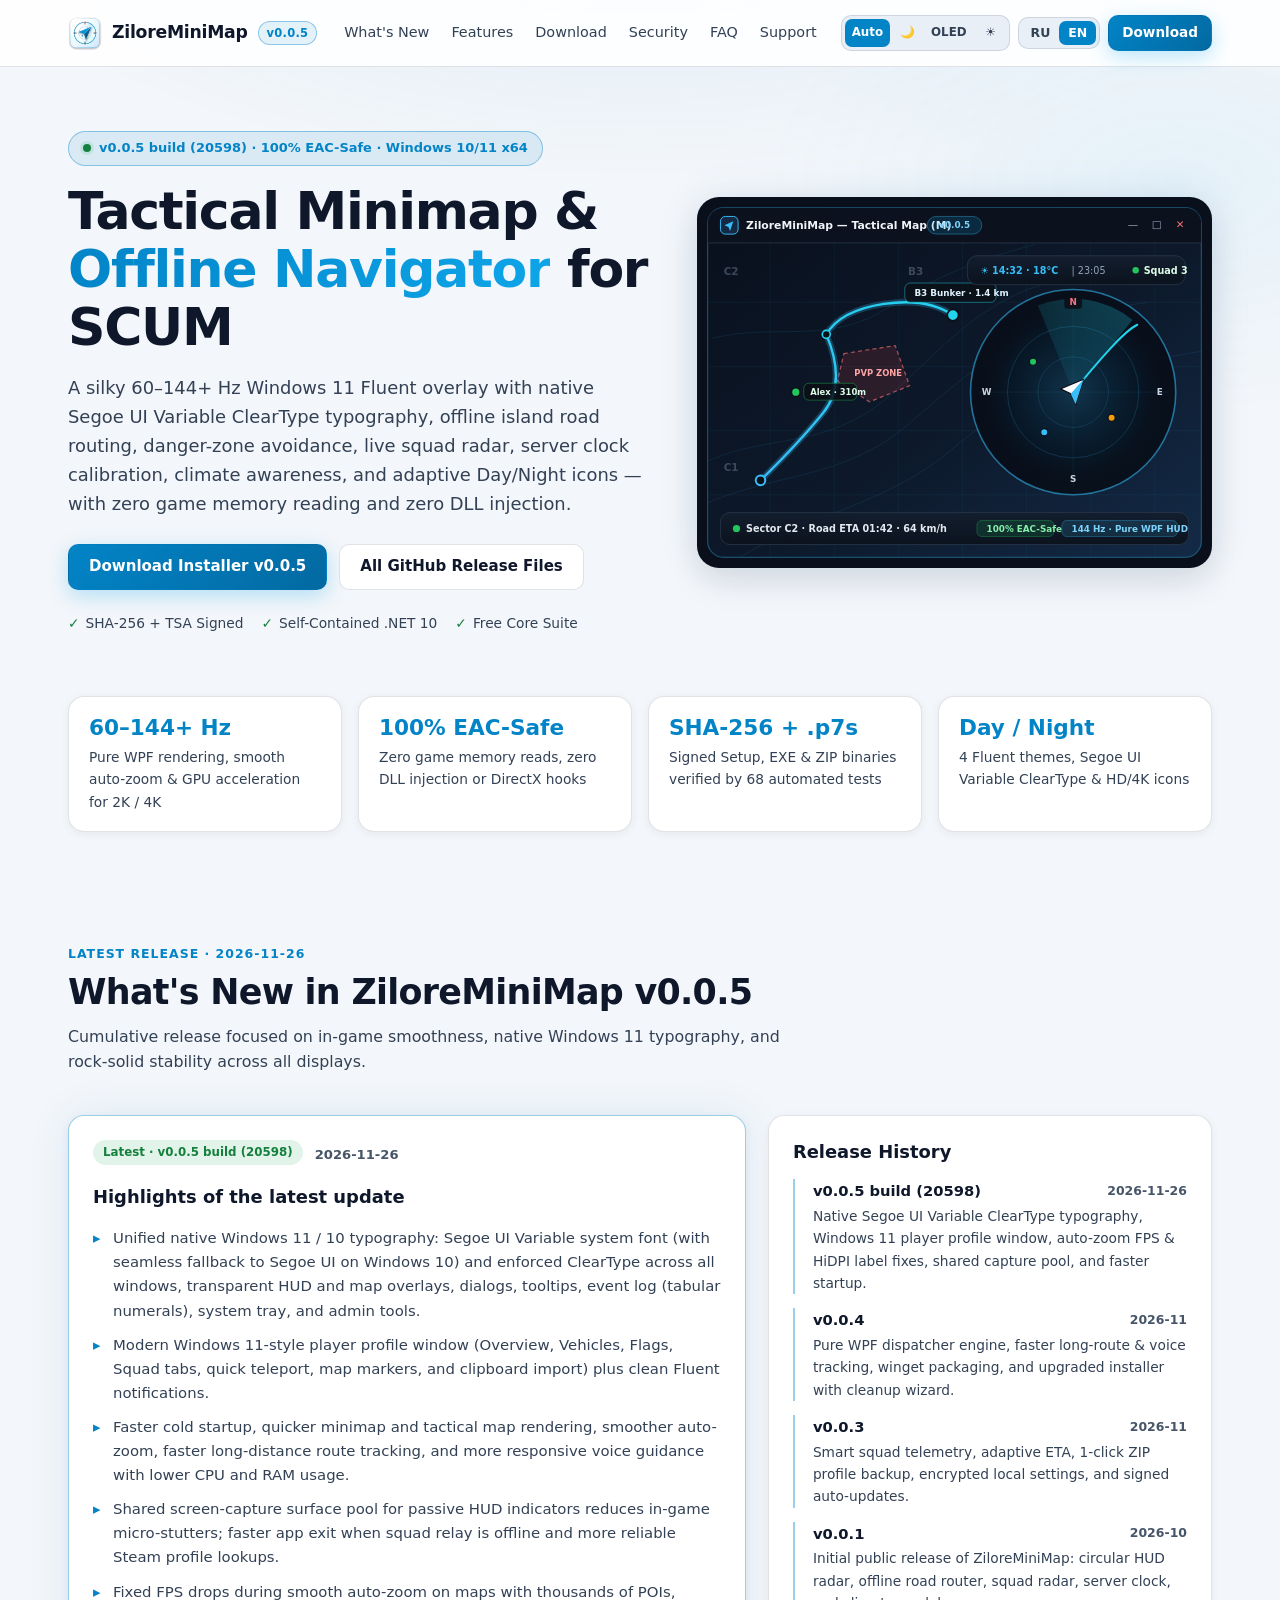
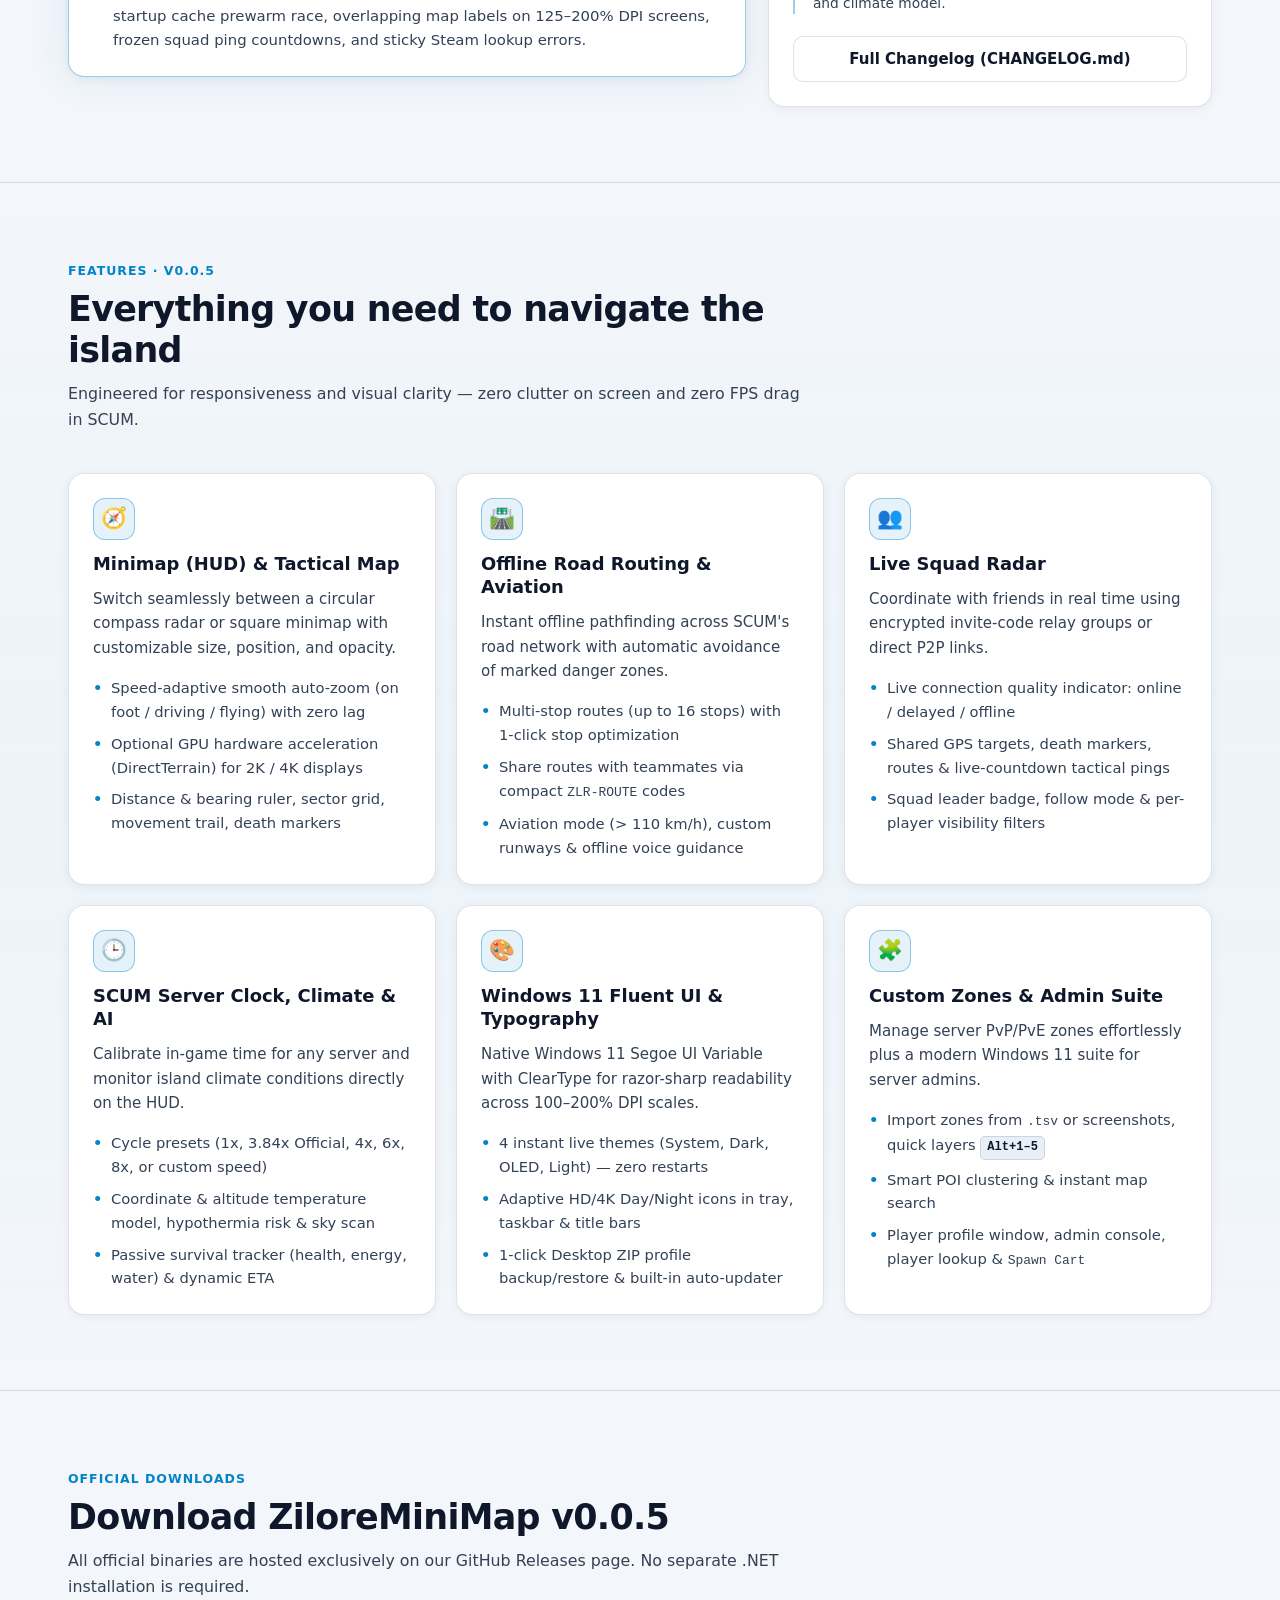
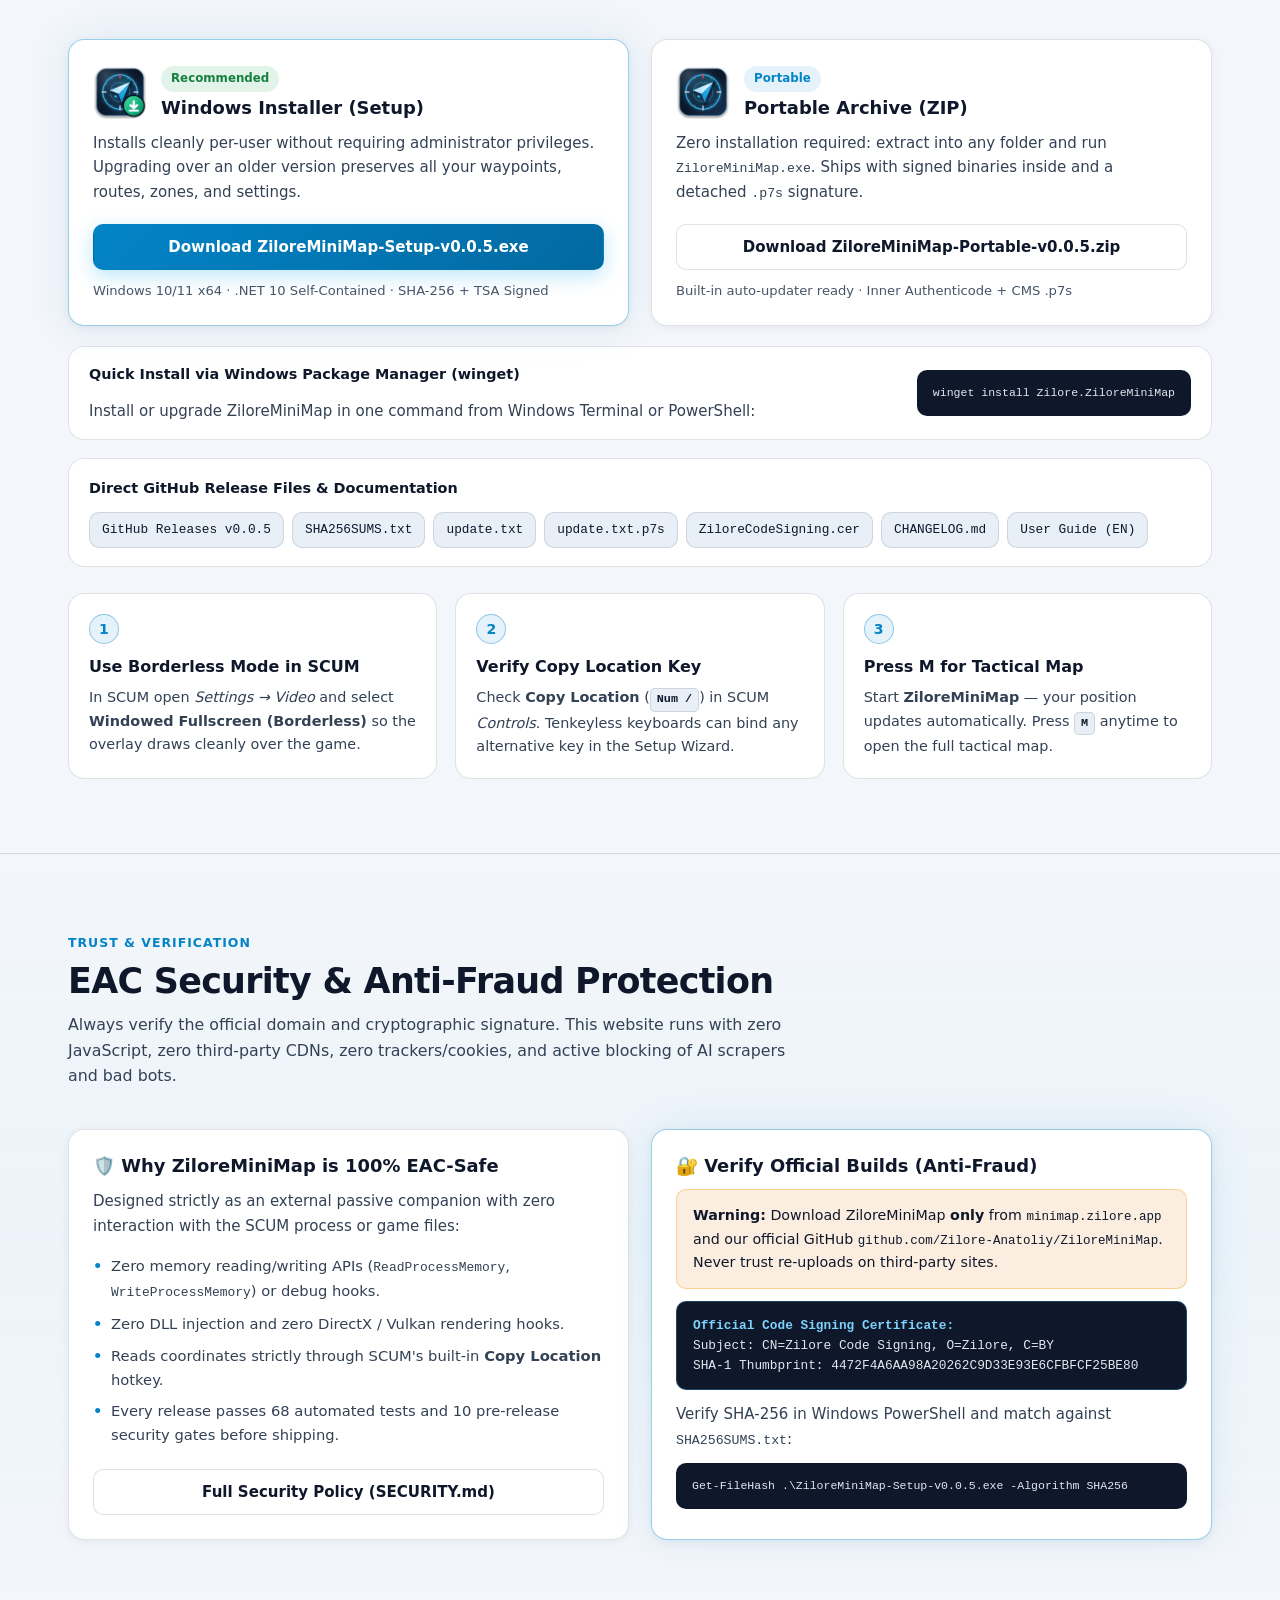
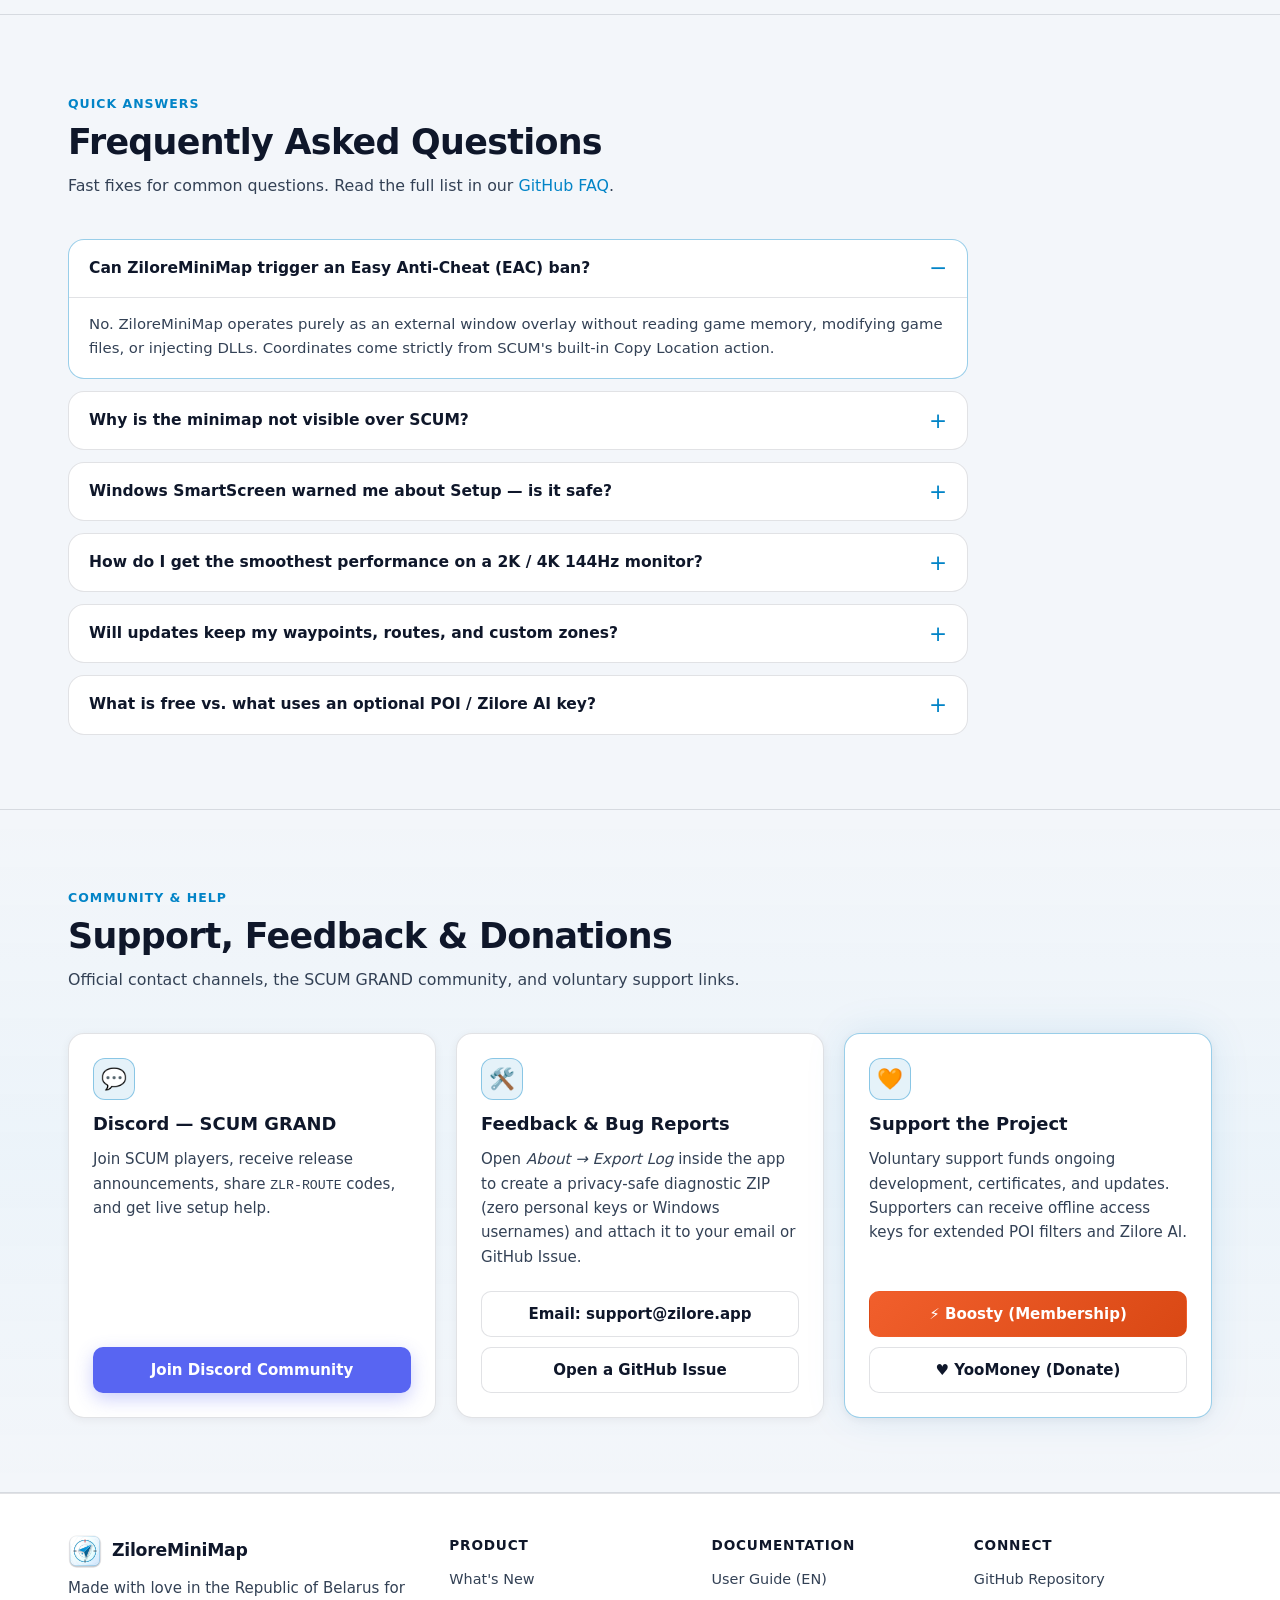
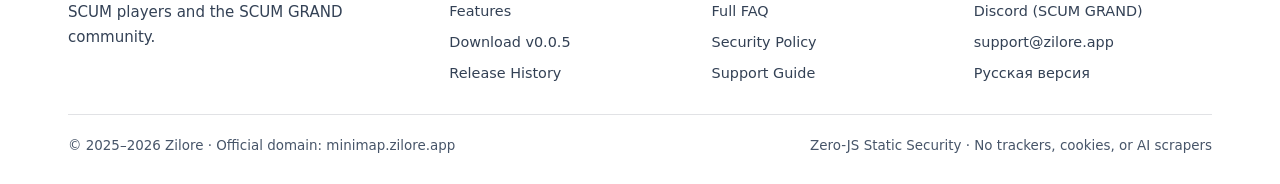
==== commit d08fb380: "update" ====
--- a/en/index.html
+++ b/en/index.html
@@ -8,8 +8,8 @@
   <meta name="robots" content="index, follow, noai, noimageai">
   <meta name="googlebot" content="index, follow, max-snippet:-1, max-image-preview:large">
 
-  <title>ZiloreMiniMap v0.0.5 — Tactical Minimap, Offline Navigator &amp; Squad Radar for SCUM</title>
-  <meta name="description" content="ZiloreMiniMap v0.0.5 — Modern tactical minimap, offline road navigator, squad radar, server clock and survival companion for SCUM on Windows 10/11 (Segoe UI Variable ClearType, 100% EAC-Safe, SHA-256 signed).">
+  <title>ZiloreMiniMap — Tactical Minimap &amp; GPS for SCUM</title>
+  <meta name="description" content="ZiloreMiniMap for SCUM — 144 Hz tactical minimap, offline road GPS, live squad radar &amp; server clock for Windows 10/11. 100% EAC-Safe, signed &amp; free.">
   <meta name="theme-color" content="#0B1322" media="(prefers-color-scheme: dark)">
   <meta name="theme-color" content="#F3F6FA" media="(prefers-color-scheme: light)">
 
@@ -19,32 +19,34 @@
   <link rel="alternate" hreflang="x-default" href="https://minimap.zilore.app/">
 
   <!-- Preload critical render assets -->
-  <link rel="preload" href="/css/style.css" as="style">
-  <link rel="preload" href="/img/tactical-preview.svg" as="image" type="image/svg+xml">
+  <link rel="preload" href="/css/style.css?v=20598" as="style">
+  <link rel="preload" href="/img/tactical-preview.svg?v=20598" as="image" type="image/svg+xml">
 
   <!-- Icons & Manifest -->
-  <link rel="icon" href="/favicon.ico" sizes="any">
+  <link rel="icon" href="/favicon.ico?v=20598" sizes="any">
   <link rel="icon" type="image/png" sizes="192x192" href="/img/icon-192.png">
   <link rel="apple-touch-icon" href="/img/apple-touch-icon.png">
-  <link rel="manifest" href="/site.webmanifest">
+  <link rel="manifest" href="/site.webmanifest?v=20598">
 
   <!-- Open Graph / Discord / Twitter -->
   <meta property="og:type" content="website">
   <meta property="og:site_name" content="ZiloreMiniMap">
-  <meta property="og:title" content="ZiloreMiniMap v0.0.5 — Tactical Minimap &amp; Offline Navigator for SCUM">
+  <meta property="og:title" content="ZiloreMiniMap — Tactical Minimap &amp; GPS for SCUM">
   <meta property="og:description" content="60–144+ Hz Windows 11 Fluent UI (Segoe UI Variable ClearType), offline road routing, live squad radar, server clock &amp; 100% EAC-Safe.">
   <meta property="og:url" content="https://minimap.zilore.app/en/">
   <meta property="og:image" content="https://minimap.zilore.app/img/og-preview.png">
   <meta property="og:image:width" content="1200">
   <meta property="og:image:height" content="630">
+  <meta property="og:image:alt" content="ZiloreMiniMap tactical map and circular minimap HUD preview for SCUM">
   <meta property="og:locale" content="en_US">
   <meta property="og:locale:alternate" content="ru_RU">
   <meta name="twitter:card" content="summary_large_image">
-  <meta name="twitter:title" content="ZiloreMiniMap v0.0.5 — Tactical Minimap for SCUM">
+  <meta name="twitter:title" content="ZiloreMiniMap — Tactical Minimap &amp; GPS for SCUM">
   <meta name="twitter:description" content="Windows 10/11 Fluent UI, .NET 10, 100% EAC-Safe, SHA-256 + CMS .p7s signed.">
   <meta name="twitter:image" content="https://minimap.zilore.app/img/og-preview.png">
-
-  <link rel="stylesheet" href="/css/style.css">
+  <meta name="twitter:image:alt" content="ZiloreMiniMap tactical minimap overlay for SCUM">
+
+  <link rel="stylesheet" href="/css/style.css?v=20598">
 </head>
 <body itemscope itemtype="https://schema.org/SoftwareApplication">
   <!-- Zero-JS 4-Theme State Radios -->
@@ -56,10 +58,27 @@
   <a class="skip-link" href="#main">Skip to content</a>
 
   <meta itemprop="name" content="ZiloreMiniMap">
+  <meta itemprop="alternateName" content="Zilore MiniMap SCUM">
   <meta itemprop="softwareVersion" content="0.0.5">
+  <meta itemprop="dateModified" content="2026-11-26">
+  <meta itemprop="inLanguage" content="en">
   <meta itemprop="operatingSystem" content="Windows 10, Windows 11 (x64)">
+  <meta itemprop="softwareRequirements" content="Windows 10 / 11 x64">
   <meta itemprop="applicationCategory" content="GameApplication">
+  <meta itemprop="applicationSubCategory" content="Tactical Minimap &amp; Offline Navigator">
   <meta itemprop="url" content="https://minimap.zilore.app/en/">
+  <meta itemprop="downloadUrl" content="https://github.com/Zilore-Anatoliy/ZiloreMiniMap/releases/download/v0.0.5/ZiloreMiniMap-Setup-v0.0.5.exe">
+  <meta itemprop="image" content="https://minimap.zilore.app/img/og-preview.png">
+  <meta itemprop="screenshot" content="https://minimap.zilore.app/img/og-preview.png">
+  <span itemprop="author" itemscope itemtype="https://schema.org/Organization" hidden>
+    <meta itemprop="name" content="Zilore">
+    <meta itemprop="url" content="https://minimap.zilore.app/">
+  </span>
+  <span itemprop="offers" itemscope itemtype="https://schema.org/Offer" hidden>
+    <meta itemprop="price" content="0">
+    <meta itemprop="priceCurrency" content="USD">
+    <meta itemprop="availability" content="https://schema.org/InStock">
+  </span>
 
   <!-- Sticky Translucent Fluent Header -->
   <header class="site-header">
@@ -149,7 +168,7 @@
         </div>
 
         <div class="hero-visual">
-          <img src="/img/tactical-preview.svg" alt="ZiloreMiniMap tactical map and circular radar HUD preview for SCUM" width="640" height="460" fetchpriority="high" decoding="async">
+          <img src="/img/tactical-preview.svg?v=20598" alt="ZiloreMiniMap tactical map and circular radar HUD preview for SCUM" width="640" height="460" fetchpriority="high" decoding="async">
         </div>
       </div>
     </section>
@@ -475,46 +494,46 @@
           </p>
         </div>
 
-        <div class="faq-list">
-          <details class="faq-item" open>
-            <summary>Can ZiloreMiniMap trigger an Easy Anti-Cheat (EAC) ban?</summary>
-            <div class="faq-body">
-              <p>No. ZiloreMiniMap operates purely as an external window overlay without reading game memory, modifying game files, or injecting DLLs. Coordinates come strictly from SCUM's built-in Copy Location action.</p>
+        <div class="faq-list" itemscope itemtype="https://schema.org/FAQPage">
+          <details class="faq-item" open itemscope itemprop="mainEntity" itemtype="https://schema.org/Question">
+            <summary itemprop="name">Can ZiloreMiniMap trigger an Easy Anti-Cheat (EAC) ban?</summary>
+            <div class="faq-body" itemscope itemprop="acceptedAnswer" itemtype="https://schema.org/Answer">
+              <p itemprop="text">No. ZiloreMiniMap operates purely as an external window overlay without reading game memory, modifying game files, or injecting DLLs. Coordinates come strictly from SCUM's built-in Copy Location action.</p>
             </div>
           </details>
 
-          <details class="faq-item">
-            <summary>Why is the minimap not visible over SCUM?</summary>
-            <div class="faq-body">
-              <p>Open SCUM <strong>Settings → Video</strong> and switch Display Mode from Fullscreen to <strong>Windowed Fullscreen (Borderless)</strong>. Exclusive fullscreen prevents Windows from displaying external overlays.</p>
+          <details class="faq-item" itemscope itemprop="mainEntity" itemtype="https://schema.org/Question">
+            <summary itemprop="name">Why is the minimap not visible over SCUM?</summary>
+            <div class="faq-body" itemscope itemprop="acceptedAnswer" itemtype="https://schema.org/Answer">
+              <p itemprop="text">Open SCUM <strong>Settings → Video</strong> and switch Display Mode from Fullscreen to <strong>Windowed Fullscreen (Borderless)</strong>. Exclusive fullscreen prevents Windows from displaying external overlays.</p>
             </div>
           </details>
 
-          <details class="faq-item">
-            <summary>Windows SmartScreen warned me about Setup — is it safe?</summary>
-            <div class="faq-body">
-              <p>Yes, provided you downloaded it from our official GitHub and verified its signature/SHA-256 against <code>SHA256SUMS.txt</code>. SmartScreen flags newly released software signed by independent developers until download reputation grows. Click "More info" → "Run anyway".</p>
+          <details class="faq-item" itemscope itemprop="mainEntity" itemtype="https://schema.org/Question">
+            <summary itemprop="name">Windows SmartScreen warned me about Setup — is it safe?</summary>
+            <div class="faq-body" itemscope itemprop="acceptedAnswer" itemtype="https://schema.org/Answer">
+              <p itemprop="text">Yes, provided you downloaded it from our official GitHub and verified its signature/SHA-256 against <code>SHA256SUMS.txt</code>. SmartScreen flags newly released software signed by independent developers until download reputation grows. Click "More info" → "Run anyway".</p>
             </div>
           </details>
 
-          <details class="faq-item">
-            <summary>How do I get the smoothest performance on a 2K / 4K 144Hz monitor?</summary>
-            <div class="faq-body">
-              <p>Open <strong>Settings → Appearance</strong>, enable <strong>Hardware-accelerated M map (GPU)</strong>, and restart the app to switch the tactical map to direct GPU rendering with crisp ClearType text at 125–200% DPI scaling.</p>
+          <details class="faq-item" itemscope itemprop="mainEntity" itemtype="https://schema.org/Question">
+            <summary itemprop="name">How do I get the smoothest performance on a 2K / 4K 144Hz monitor?</summary>
+            <div class="faq-body" itemscope itemprop="acceptedAnswer" itemtype="https://schema.org/Answer">
+              <p itemprop="text">Open <strong>Settings → Appearance</strong>, enable <strong>Hardware-accelerated M map (GPU)</strong>, and restart the app to switch the tactical map to direct GPU rendering with crisp ClearType text at 125–200% DPI scaling.</p>
             </div>
           </details>
 
-          <details class="faq-item">
-            <summary>Will updates keep my waypoints, routes, and custom zones?</summary>
-            <div class="faq-body">
-              <p>Yes. All user data is stored safely in your Windows user profile and preserved across updates. You can also export/restore a complete ZIP backup anytime under <strong>About → Support</strong>.</p>
+          <details class="faq-item" itemscope itemprop="mainEntity" itemtype="https://schema.org/Question">
+            <summary itemprop="name">Will updates keep my waypoints, routes, and custom zones?</summary>
+            <div class="faq-body" itemscope itemprop="acceptedAnswer" itemtype="https://schema.org/Answer">
+              <p itemprop="text">Yes. All user data is stored safely in your Windows user profile and preserved across updates. You can also export/restore a complete ZIP backup anytime under <strong>About → Support</strong>.</p>
             </div>
           </details>
 
-          <details class="faq-item">
-            <summary>What is free vs. what uses an optional POI / Zilore AI key?</summary>
-            <div class="faq-body">
-              <p>The entire core suite (minimap HUD, tactical map, road routing, squad radar, server clock, climate, aviation, zones, voice guidance, profile backup, and all 4 themes) is <strong>100% free</strong>. Extended POI database filters and Zilore AI unlock via offline access keys (1–24 hours or 30/90/180/365 days) for voluntary project supporters.</p>
+          <details class="faq-item" itemscope itemprop="mainEntity" itemtype="https://schema.org/Question">
+            <summary itemprop="name">What is free vs. what uses an optional POI / Zilore AI key?</summary>
+            <div class="faq-body" itemscope itemprop="acceptedAnswer" itemtype="https://schema.org/Answer">
+              <p itemprop="text">The entire core suite (minimap HUD, tactical map, road routing, squad radar, server clock, climate, aviation, zones, voice guidance, profile backup, and all 4 themes) is <strong>100% free</strong>. Extended POI database filters and Zilore AI unlock via offline access keys (1–24 hours or 30/90/180/365 days) for voluntary project supporters.</p>
             </div>
           </details>
         </div>
--- a/css/style.css
+++ b/css/style.css
@@ -1,5 +1,5 @@
 /* ==========================================================================
-   ZiloreMiniMap — Enterprise GitHub Pages Stylesheet (v2.0)
+   ZiloreMiniMap — Enterprise GitHub Pages Stylesheet (v2.1)
    Pure CSS3 · Zero-JS 4 Themes (Auto / Dark / OLED / Light) · Windows 11 Fluent
    Segoe UI Variable · 120Hz Mobile-Safe · WCAG 2.1 AA+ · 320px -> 4K
    ========================================================================== */
@@ -518,7 +518,7 @@
   color: var(--accent);
 }
 
-@media (min-width: 1024px) {
+@media (min-width: 1120px) {
   .nav-toggle-btn,
   .mobile-quickbar {
     display: none;
@@ -548,6 +548,7 @@
     min-height: 36px;
     padding: 6px 10px;
     font-size: 0.9rem;
+    white-space: nowrap;
   }
 
   .nav-actions {
@@ -820,7 +821,7 @@
   scroll-margin-top: calc(var(--header-h) + 56px);
 }
 
-@media (min-width: 1024px) {
+@media (min-width: 1120px) {
   .section {
     scroll-margin-top: calc(var(--header-h) + 18px);
   }
@@ -1049,7 +1050,8 @@
   border-radius: 12px;
   background: var(--bg-pill);
   border: 1px solid var(--border-strong);
-  font-size: 1.25rem;
+  font-size: 1.3rem;
+  line-height: 1;
   flex-shrink: 0;
 }
 
--- a/css/style.css
+++ b/css/style.css
@@ -1,5 +1,5 @@
 /* ==========================================================================
-   ZiloreMiniMap — Enterprise GitHub Pages Stylesheet (v2.0)
+   ZiloreMiniMap — Enterprise GitHub Pages Stylesheet (v2.1)
    Pure CSS3 · Zero-JS 4 Themes (Auto / Dark / OLED / Light) · Windows 11 Fluent
    Segoe UI Variable · 120Hz Mobile-Safe · WCAG 2.1 AA+ · 320px -> 4K
    ========================================================================== */
@@ -518,7 +518,7 @@
   color: var(--accent);
 }
 
-@media (min-width: 1024px) {
+@media (min-width: 1120px) {
   .nav-toggle-btn,
   .mobile-quickbar {
     display: none;
@@ -548,6 +548,7 @@
     min-height: 36px;
     padding: 6px 10px;
     font-size: 0.9rem;
+    white-space: nowrap;
   }
 
   .nav-actions {
@@ -820,7 +821,7 @@
   scroll-margin-top: calc(var(--header-h) + 56px);
 }
 
-@media (min-width: 1024px) {
+@media (min-width: 1120px) {
   .section {
     scroll-margin-top: calc(var(--header-h) + 18px);
   }
@@ -1049,7 +1050,8 @@
   border-radius: 12px;
   background: var(--bg-pill);
   border: 1px solid var(--border-strong);
-  font-size: 1.25rem;
+  font-size: 1.3rem;
+  line-height: 1;
   flex-shrink: 0;
 }
 
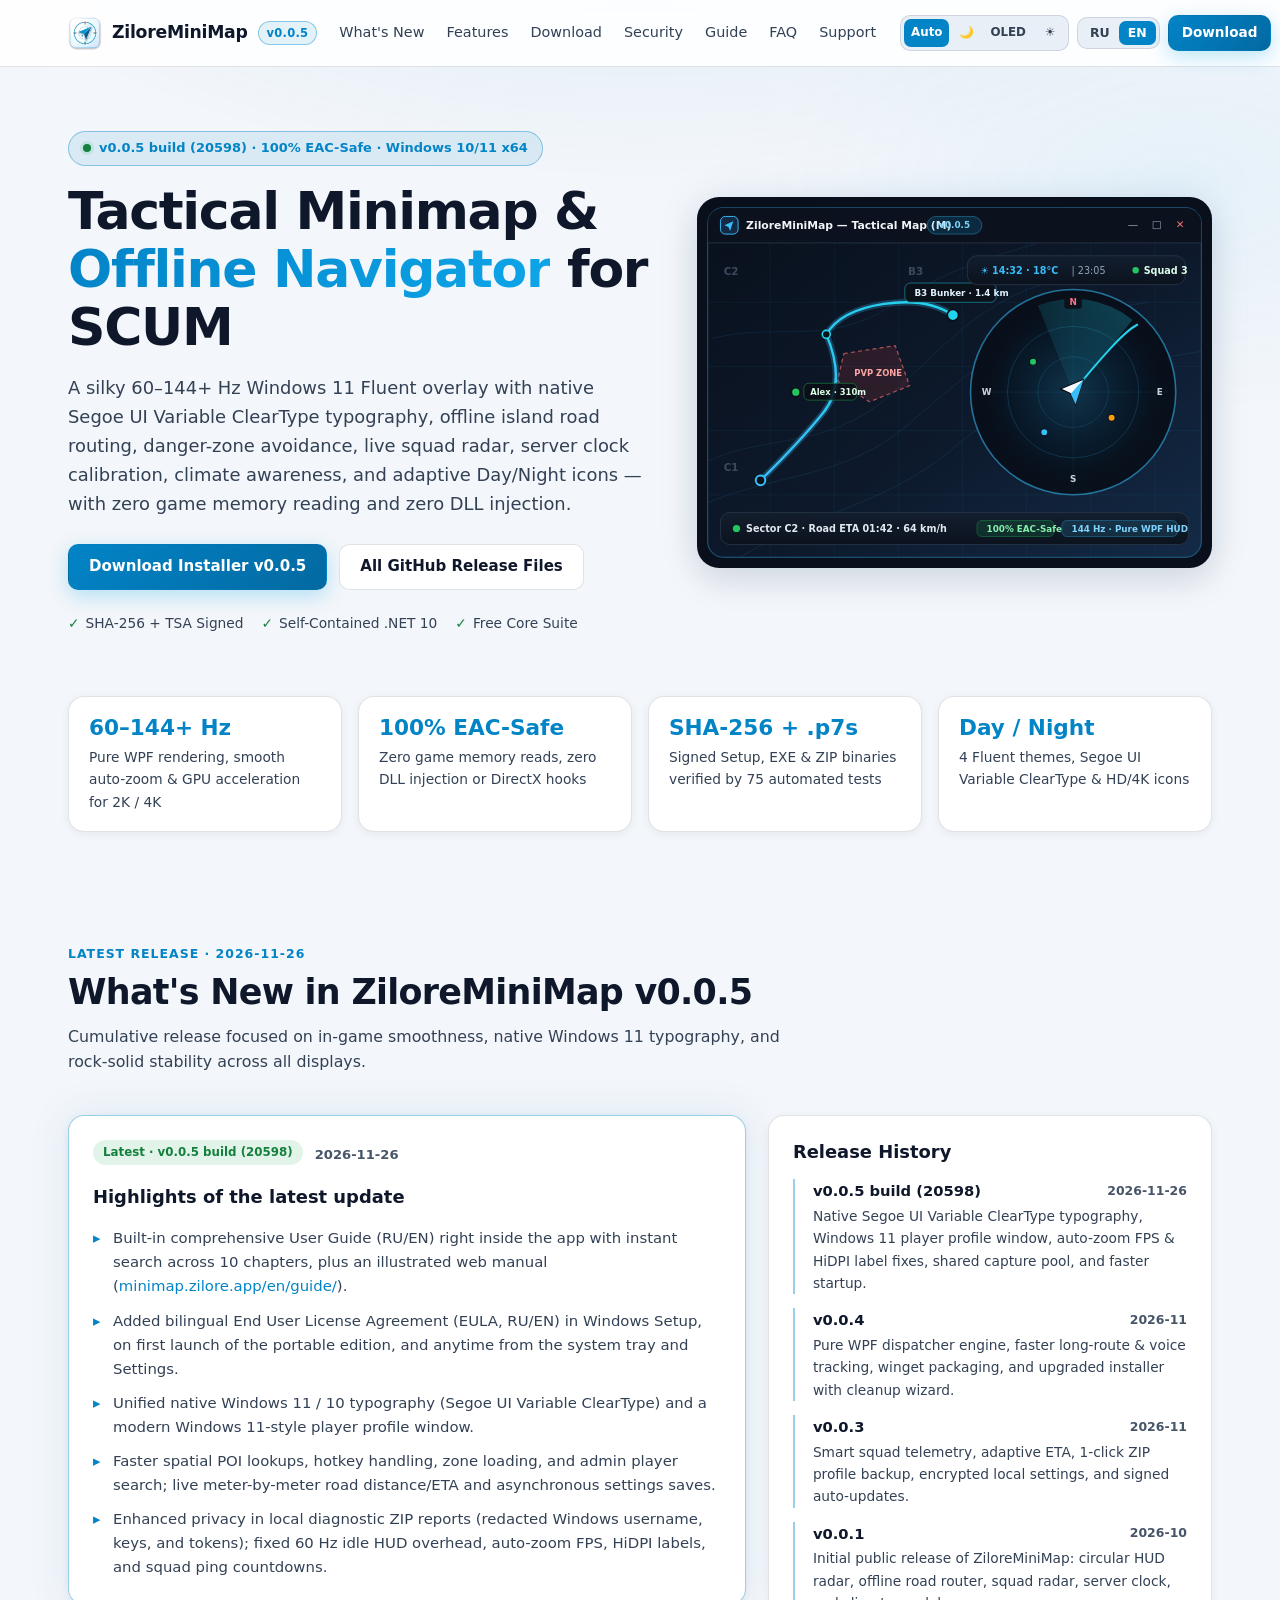
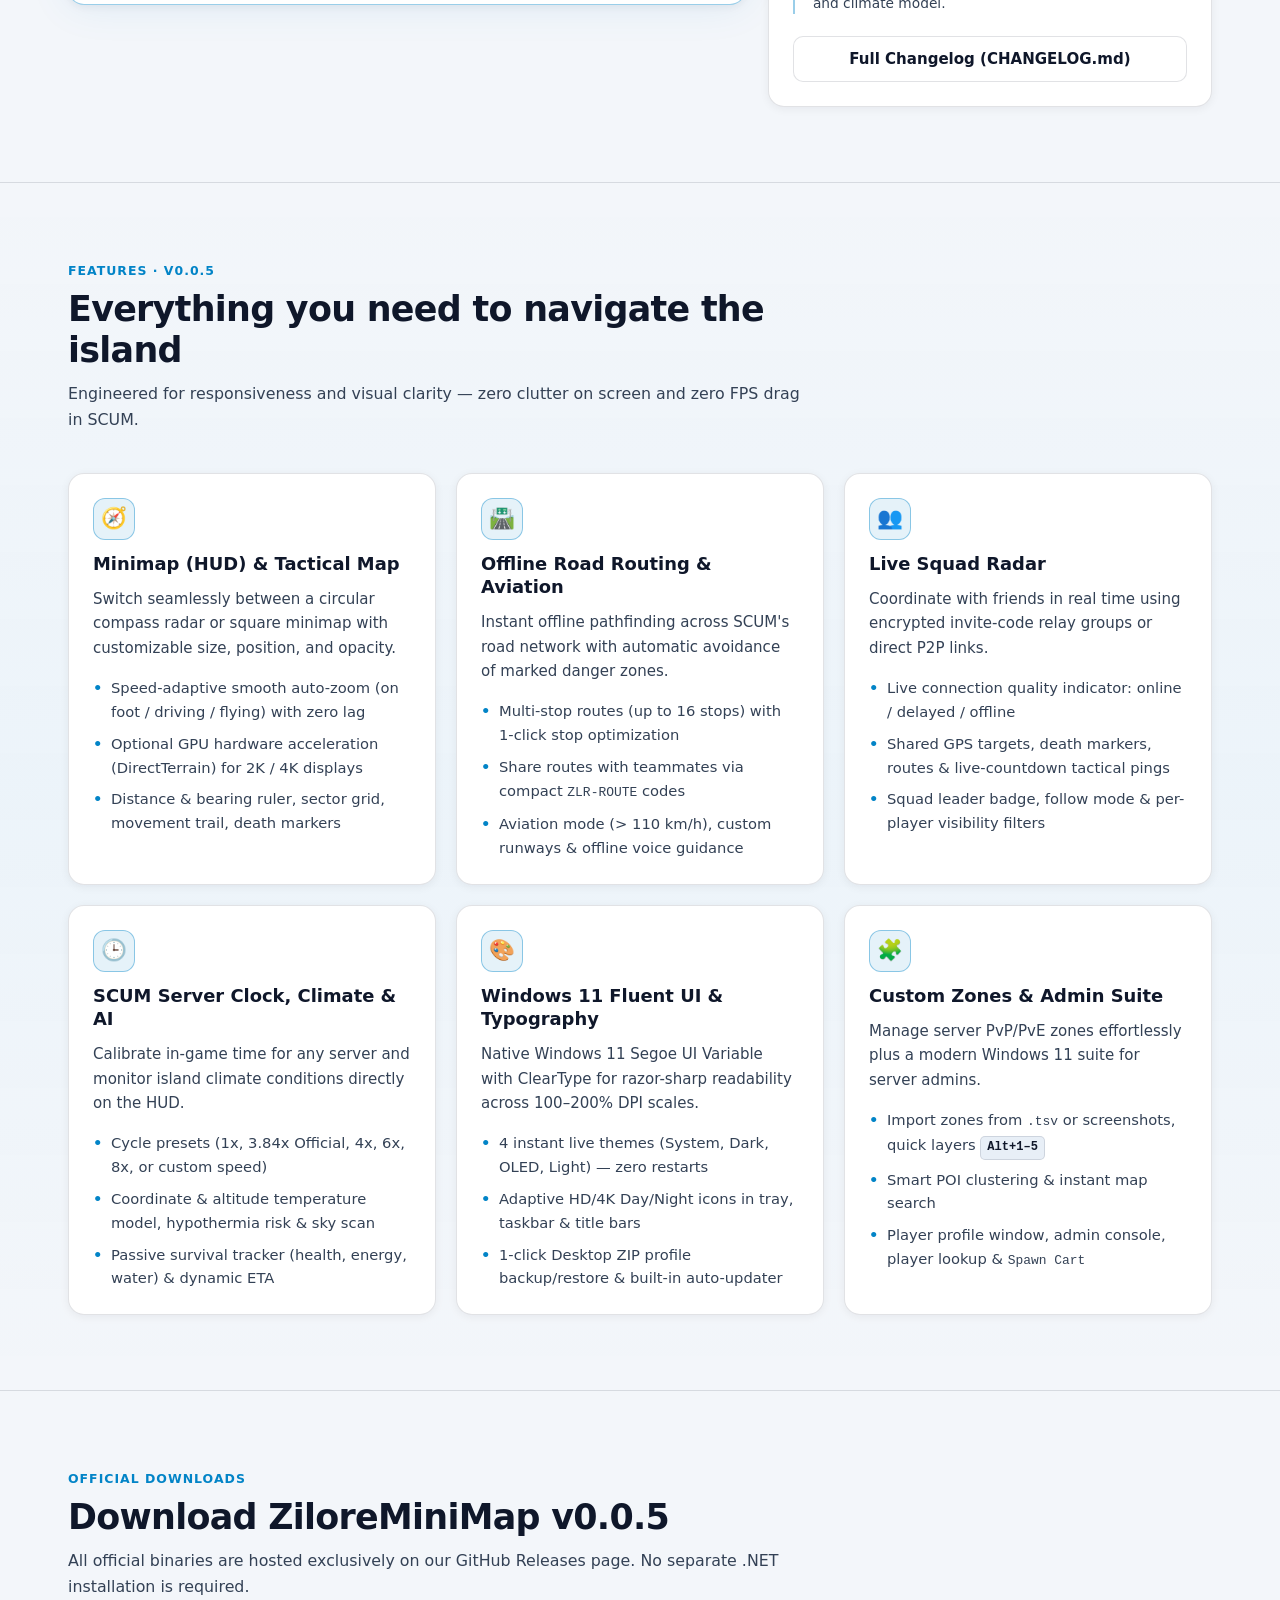
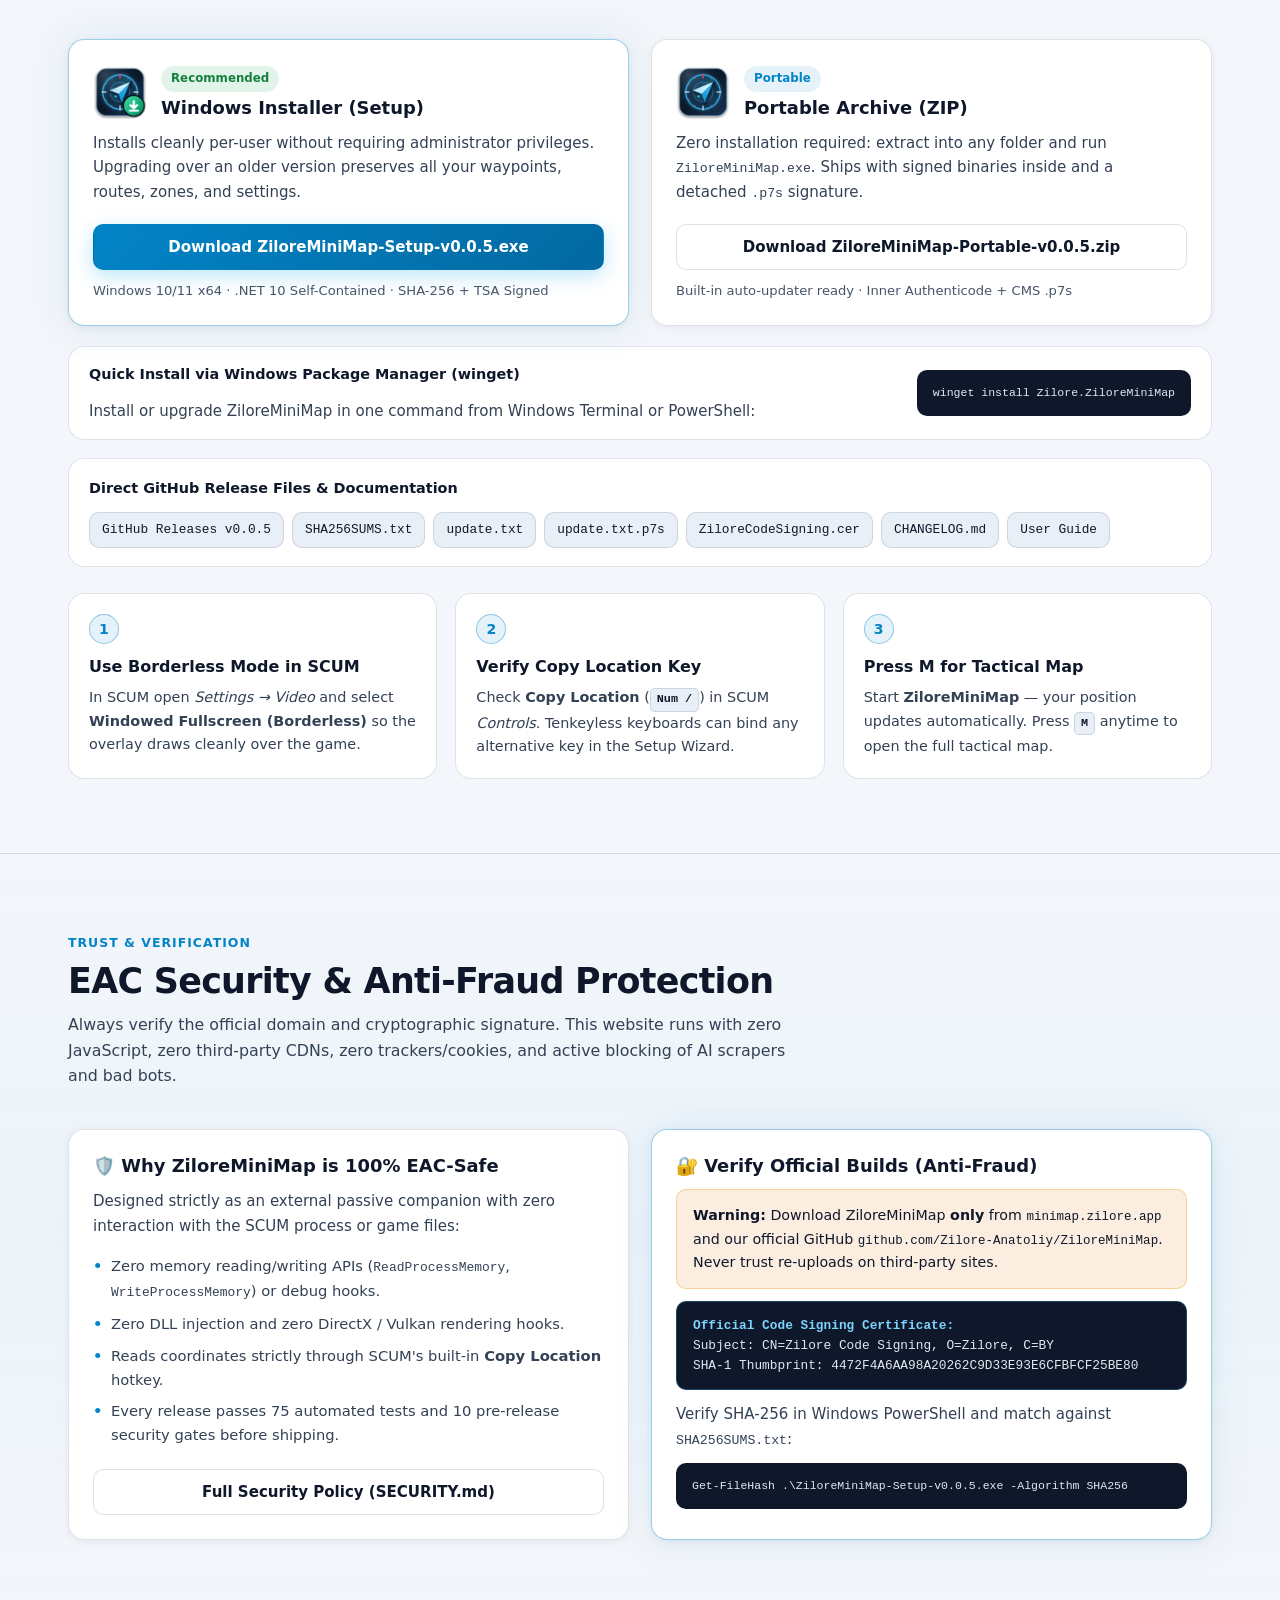
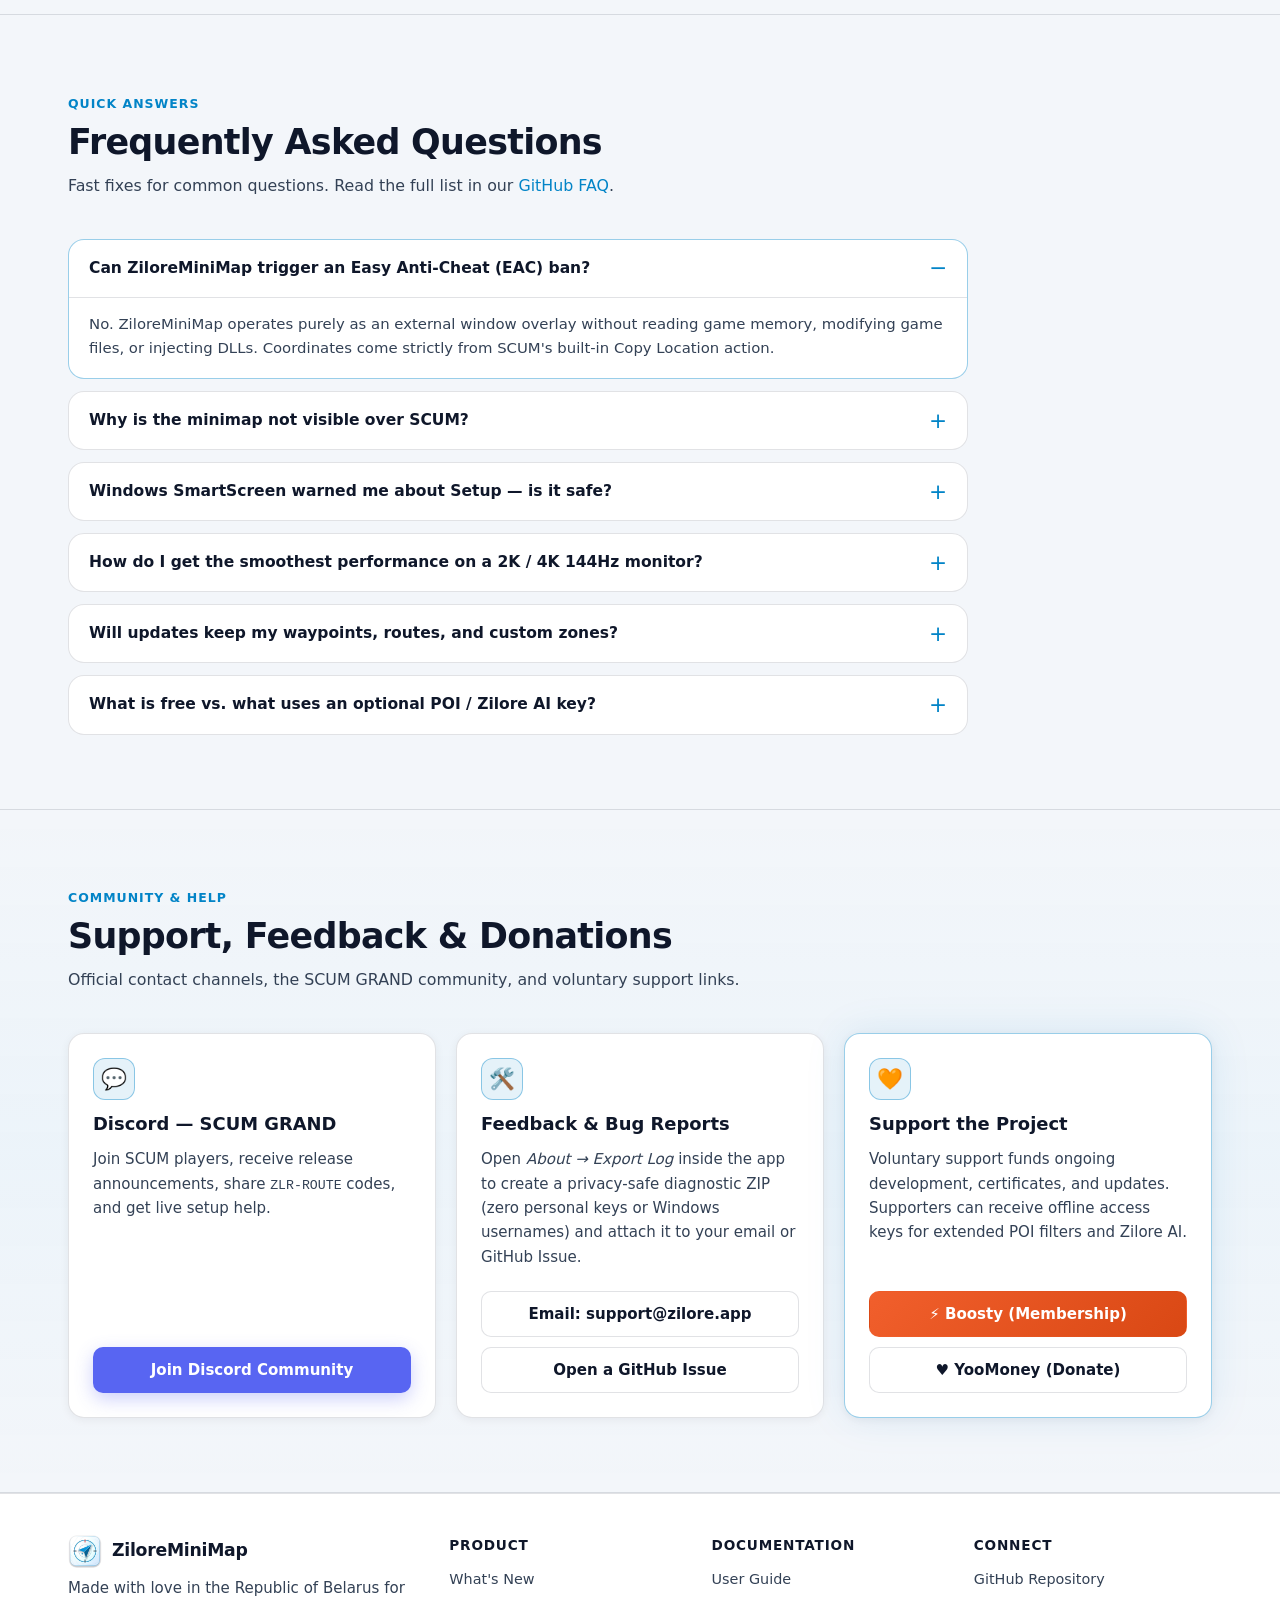
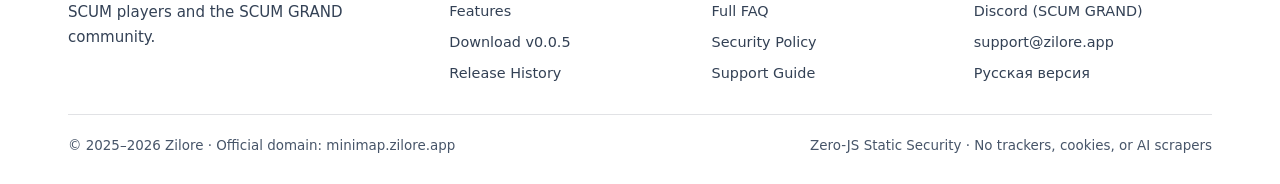
==== commit ea124413: "update" ====
--- a/en/index.html
+++ b/en/index.html
@@ -107,6 +107,7 @@
           <li><a href="#features">Features</a></li>
           <li><a href="#download">Download</a></li>
           <li><a href="#security">Security</a></li>
+          <li><a href="/en/guide/">Guide</a></li>
           <li><a href="#faq">FAQ</a></li>
           <li><a href="#support">Support</a></li>
         </ul>
@@ -132,6 +133,7 @@
       <a href="#changelog">What's New</a>
       <a href="#features">Features</a>
       <a href="#security">Security</a>
+      <a href="/en/guide/">Guide</a>
       <a href="#faq">FAQ</a>
       <a href="#support">Support</a>
     </nav>
@@ -186,7 +188,7 @@
         </div>
         <div class="metric-card">
           <span class="metric-value">SHA-256 + .p7s</span>
-          <span class="metric-label">Signed Setup, EXE &amp; ZIP binaries verified by 68 automated tests</span>
+          <span class="metric-label">Signed Setup, EXE &amp; ZIP binaries verified by 75 automated tests</span>
         </div>
         <div class="metric-card">
           <span class="metric-value">Day / Night</span>
@@ -215,11 +217,11 @@
             <h3 class="card-title">Highlights of the latest update</h3>
             <ul id="release-notes-en" class="changelog-list">
               <!-- RELEASE_NOTES_EN_START -->
-              <li>Unified native Windows 11 / 10 typography: Segoe UI Variable system font (with seamless fallback to Segoe UI on Windows 10) and enforced ClearType across all windows, transparent HUD and map overlays, dialogs, tooltips, event log (tabular numerals), system tray, and admin tools.</li>
-              <li>Modern Windows 11-style player profile window (Overview, Vehicles, Flags, Squad tabs, quick teleport, map markers, and clipboard import) plus clean Fluent notifications.</li>
-              <li>Faster cold startup, quicker minimap and tactical map rendering, smoother auto-zoom, faster long-distance route tracking, and more responsive voice guidance with lower CPU and RAM usage.</li>
-              <li>Shared screen-capture surface pool for passive HUD indicators reduces in-game micro-stutters; faster app exit when squad relay is offline and more reliable Steam profile lookups.</li>
-              <li>Fixed FPS drops during smooth auto-zoom on maps with thousands of POIs, startup cache prewarm race, overlapping map labels on 125–200% DPI screens, frozen squad ping countdowns, and sticky Steam lookup errors.</li>
+              <li>Built-in comprehensive User Guide (RU/EN) right inside the app with instant search across 10 chapters, plus an illustrated web manual (<a href="/en/guide/">minimap.zilore.app/en/guide/</a>).</li>
+              <li>Added bilingual End User License Agreement (EULA, RU/EN) in Windows Setup, on first launch of the portable edition, and anytime from the system tray and Settings.</li>
+              <li>Unified native Windows 11 / 10 typography (Segoe UI Variable ClearType) and a modern Windows 11-style player profile window.</li>
+              <li>Faster spatial POI lookups, hotkey handling, zone loading, and admin player search; live meter-by-meter road distance/ETA and asynchronous settings saves.</li>
+              <li>Enhanced privacy in local diagnostic ZIP reports (redacted Windows username, keys, and tokens); fixed 60 Hz idle HUD overhead, auto-zoom FPS, HiDPI labels, and squad ping countdowns.</li>
               <!-- RELEASE_NOTES_EN_END -->
             </ul>
           </article>
@@ -411,7 +413,7 @@
             <a class="file-pill" href="https://github.com/Zilore-Anatoliy/ZiloreMiniMap/releases/download/v0.0.5/update.txt.p7s" target="_blank" rel="noopener noreferrer external">update.txt.p7s</a>
             <a class="file-pill" href="https://github.com/Zilore-Anatoliy/ZiloreMiniMap/releases/latest/download/ZiloreCodeSigning.cer" target="_blank" rel="noopener noreferrer external">ZiloreCodeSigning.cer</a>
             <a class="file-pill" href="https://github.com/Zilore-Anatoliy/ZiloreMiniMap/blob/main/CHANGELOG.md" target="_blank" rel="noopener noreferrer external">CHANGELOG.md</a>
-            <a class="file-pill" href="https://github.com/Zilore-Anatoliy/ZiloreMiniMap/blob/main/docs/USER-GUIDE-EN.md" target="_blank" rel="noopener noreferrer external">User Guide (EN)</a>
+            <a class="file-pill" href="/en/guide/">User Guide</a>
           </div>
         </div>
 
@@ -457,7 +459,7 @@
               <li>Zero memory reading/writing APIs (<code>ReadProcessMemory</code>, <code>WriteProcessMemory</code>) or debug hooks.</li>
               <li>Zero DLL injection and zero DirectX / Vulkan rendering hooks.</li>
               <li>Reads coordinates strictly through SCUM's built-in <strong>Copy Location</strong> hotkey.</li>
-              <li>Every release passes 68 automated tests and 10 pre-release security gates before shipping.</li>
+              <li>Every release passes 75 automated tests and 10 pre-release security gates before shipping.</li>
             </ul>
             <div class="btn-stack">
               <a class="btn btn-secondary" href="https://github.com/Zilore-Anatoliy/ZiloreMiniMap/blob/main/SECURITY.md" target="_blank" rel="noopener noreferrer external">
@@ -633,7 +635,7 @@
         <div>
           <h4 class="footer-heading">Documentation</h4>
           <ul class="footer-links">
-            <li><a href="https://github.com/Zilore-Anatoliy/ZiloreMiniMap/blob/main/docs/USER-GUIDE-EN.md" target="_blank" rel="noopener noreferrer external">User Guide (EN)</a></li>
+            <li><a href="/en/guide/">User Guide</a></li>
             <li><a href="https://github.com/Zilore-Anatoliy/ZiloreMiniMap/blob/main/docs/FAQ.md" target="_blank" rel="noopener noreferrer external">Full FAQ</a></li>
             <li><a href="https://github.com/Zilore-Anatoliy/ZiloreMiniMap/blob/main/SECURITY.md" target="_blank" rel="noopener noreferrer external">Security Policy</a></li>
             <li><a href="https://github.com/Zilore-Anatoliy/ZiloreMiniMap/blob/main/SUPPORT.md" target="_blank" rel="noopener noreferrer external">Support Guide</a></li>
--- a/css/style.css
+++ b/css/style.css
@@ -1,5 +1,5 @@
 /* ==========================================================================
-   ZiloreMiniMap — Enterprise GitHub Pages Stylesheet (v2.1)
+   ZiloreMiniMap — Enterprise GitHub Pages Stylesheet (v2.2)
    Pure CSS3 · Zero-JS 4 Themes (Auto / Dark / OLED / Light) · Windows 11 Fluent
    Segoe UI Variable · 120Hz Mobile-Safe · WCAG 2.1 AA+ · 320px -> 4K
    ========================================================================== */
@@ -1520,3 +1520,231 @@
     break-inside: avoid;
   }
 }
+/* ==========================================================================
+   Illustrated User Guide (/guide/ and /en/guide/) — Mobile-First -> 4K
+   ========================================================================== */
+.guide-hero {
+  padding-block: clamp(26px, 4.5vw, 56px) clamp(20px, 3.5vw, 38px);
+  border-bottom: 1px solid var(--border);
+}
+
+.guide-layout {
+  display: grid;
+  grid-template-columns: 1fr;
+  gap: 24px;
+  padding-block: clamp(24px, 4vw, 48px) clamp(44px, 6vw, 76px);
+  align-items: start;
+}
+
+@media (min-width: 1024px) {
+  .guide-layout {
+    grid-template-columns: 270px minmax(0, 1fr);
+    gap: 32px;
+  }
+}
+
+.guide-toc {
+  background: var(--bg-surface);
+  border: 1px solid var(--border);
+  border-radius: var(--radius-md);
+  padding: 18px 16px;
+  box-shadow: var(--shadow-sm);
+}
+
+@media (min-width: 1024px) {
+  .guide-toc {
+    position: sticky;
+    top: calc(var(--header-h) + 18px);
+    max-height: calc(100dvh - var(--header-h) - 36px);
+    overflow-y: auto;
+  }
+}
+
+.guide-toc-title {
+  margin: 0 0 10px;
+  font-size: 0.78rem;
+  font-weight: 800;
+  text-transform: uppercase;
+  letter-spacing: 0.08em;
+  color: var(--accent);
+}
+
+.guide-toc ol {
+  margin: 0;
+  padding: 0;
+  list-style: none;
+  display: flex;
+  flex-direction: column;
+  gap: 4px;
+}
+
+.guide-toc a {
+  display: flex;
+  align-items: center;
+  gap: 8px;
+  padding: 7px 10px;
+  border-radius: 8px;
+  font-size: 0.87rem;
+  font-weight: 500;
+  color: var(--text-secondary);
+}
+
+.guide-toc a:hover {
+  background: var(--bg-surface-2);
+  color: var(--text-primary);
+}
+
+.guide-content {
+  display: flex;
+  flex-direction: column;
+  gap: 26px;
+  min-width: 0;
+}
+
+.guide-chapter {
+  background: var(--bg-surface);
+  border: 1px solid var(--border);
+  border-radius: var(--radius-md);
+  padding: clamp(20px, 3vw, 32px);
+  box-shadow: var(--shadow-sm);
+  scroll-margin-top: calc(var(--header-h) + 56px);
+}
+
+@media (min-width: 1120px) {
+  .guide-chapter {
+    scroll-margin-top: calc(var(--header-h) + 18px);
+  }
+}
+
+.guide-chapter-head {
+  display: flex;
+  align-items: center;
+  gap: 12px;
+  margin-bottom: 14px;
+  padding-bottom: 12px;
+  border-bottom: 1px solid var(--border);
+}
+
+.guide-chapter-num {
+  display: inline-flex;
+  align-items: center;
+  justify-content: center;
+  width: 34px;
+  height: 34px;
+  border-radius: 10px;
+  background: var(--bg-pill);
+  border: 1px solid var(--border-strong);
+  color: var(--accent);
+  font-weight: 800;
+  font-size: 0.92rem;
+  font-variant-numeric: tabular-nums;
+  flex-shrink: 0;
+}
+
+.guide-chapter h2 {
+  margin: 0;
+  font-family: var(--font-display);
+  font-size: clamp(1.26rem, 2.3vw, 1.62rem);
+  font-weight: 800;
+  line-height: 1.24;
+}
+
+.guide-chapter h3 {
+  margin: 20px 0 8px;
+  font-family: var(--font-display);
+  font-size: 1.04rem;
+  font-weight: 700;
+  color: var(--text-primary);
+}
+
+.guide-chapter p {
+  margin: 0 0 12px;
+  color: var(--text-secondary);
+  font-size: 0.95rem;
+}
+
+.guide-chapter ul,
+.guide-chapter ol {
+  margin: 0 0 14px;
+  padding-left: 20px;
+  color: var(--text-secondary);
+  font-size: 0.94rem;
+  display: flex;
+  flex-direction: column;
+  gap: 7px;
+}
+
+.guide-chapter li strong {
+  color: var(--text-primary);
+}
+
+.guide-figure {
+  margin: 18px 0;
+  border-radius: var(--radius-md);
+  overflow: hidden;
+  border: 1px solid var(--border-strong);
+  background: #080F1B;
+  box-shadow: var(--shadow-sm);
+}
+
+.guide-figure img {
+  width: 100%;
+  height: auto;
+}
+
+.guide-figure figcaption {
+  padding: 10px 14px;
+  font-size: 0.84rem;
+  color: var(--text-muted);
+  background: var(--bg-surface-2);
+  border-top: 1px solid var(--border);
+}
+
+.callout-tip {
+  padding: 13px 16px;
+  border-radius: var(--radius-sm);
+  background: var(--bg-pill);
+  border: 1px solid var(--border-strong);
+  color: var(--text-primary);
+  font-size: 0.91rem;
+  margin: 14px 0;
+}
+
+.hotkey-table-wrap {
+  overflow-x: auto;
+  -webkit-overflow-scrolling: touch;
+  border: 1px solid var(--border);
+  border-radius: var(--radius-sm);
+  margin: 14px 0;
+}
+
+.hotkey-table {
+  width: 100%;
+  border-collapse: collapse;
+  font-size: 0.91rem;
+}
+
+.hotkey-table th,
+.hotkey-table td {
+  padding: 10px 14px;
+  text-align: left;
+  border-bottom: 1px solid var(--border);
+}
+
+.hotkey-table th {
+  background: var(--bg-surface-2);
+  color: var(--text-primary);
+  font-weight: 700;
+  font-size: 0.82rem;
+  text-transform: uppercase;
+  letter-spacing: 0.05em;
+}
+
+.hotkey-table tr:last-child td {
+  border-bottom: 0;
+}
+
+.hotkey-table td:first-child {
+  white-space: nowrap;
+  width: 145px;
+}
--- a/css/style.css
+++ b/css/style.css
@@ -1,5 +1,5 @@
 /* ==========================================================================
-   ZiloreMiniMap — Enterprise GitHub Pages Stylesheet (v2.1)
+   ZiloreMiniMap — Enterprise GitHub Pages Stylesheet (v2.2)
    Pure CSS3 · Zero-JS 4 Themes (Auto / Dark / OLED / Light) · Windows 11 Fluent
    Segoe UI Variable · 120Hz Mobile-Safe · WCAG 2.1 AA+ · 320px -> 4K
    ========================================================================== */
@@ -1520,3 +1520,231 @@
     break-inside: avoid;
   }
 }
+/* ==========================================================================
+   Illustrated User Guide (/guide/ and /en/guide/) — Mobile-First -> 4K
+   ========================================================================== */
+.guide-hero {
+  padding-block: clamp(26px, 4.5vw, 56px) clamp(20px, 3.5vw, 38px);
+  border-bottom: 1px solid var(--border);
+}
+
+.guide-layout {
+  display: grid;
+  grid-template-columns: 1fr;
+  gap: 24px;
+  padding-block: clamp(24px, 4vw, 48px) clamp(44px, 6vw, 76px);
+  align-items: start;
+}
+
+@media (min-width: 1024px) {
+  .guide-layout {
+    grid-template-columns: 270px minmax(0, 1fr);
+    gap: 32px;
+  }
+}
+
+.guide-toc {
+  background: var(--bg-surface);
+  border: 1px solid var(--border);
+  border-radius: var(--radius-md);
+  padding: 18px 16px;
+  box-shadow: var(--shadow-sm);
+}
+
+@media (min-width: 1024px) {
+  .guide-toc {
+    position: sticky;
+    top: calc(var(--header-h) + 18px);
+    max-height: calc(100dvh - var(--header-h) - 36px);
+    overflow-y: auto;
+  }
+}
+
+.guide-toc-title {
+  margin: 0 0 10px;
+  font-size: 0.78rem;
+  font-weight: 800;
+  text-transform: uppercase;
+  letter-spacing: 0.08em;
+  color: var(--accent);
+}
+
+.guide-toc ol {
+  margin: 0;
+  padding: 0;
+  list-style: none;
+  display: flex;
+  flex-direction: column;
+  gap: 4px;
+}
+
+.guide-toc a {
+  display: flex;
+  align-items: center;
+  gap: 8px;
+  padding: 7px 10px;
+  border-radius: 8px;
+  font-size: 0.87rem;
+  font-weight: 500;
+  color: var(--text-secondary);
+}
+
+.guide-toc a:hover {
+  background: var(--bg-surface-2);
+  color: var(--text-primary);
+}
+
+.guide-content {
+  display: flex;
+  flex-direction: column;
+  gap: 26px;
+  min-width: 0;
+}
+
+.guide-chapter {
+  background: var(--bg-surface);
+  border: 1px solid var(--border);
+  border-radius: var(--radius-md);
+  padding: clamp(20px, 3vw, 32px);
+  box-shadow: var(--shadow-sm);
+  scroll-margin-top: calc(var(--header-h) + 56px);
+}
+
+@media (min-width: 1120px) {
+  .guide-chapter {
+    scroll-margin-top: calc(var(--header-h) + 18px);
+  }
+}
+
+.guide-chapter-head {
+  display: flex;
+  align-items: center;
+  gap: 12px;
+  margin-bottom: 14px;
+  padding-bottom: 12px;
+  border-bottom: 1px solid var(--border);
+}
+
+.guide-chapter-num {
+  display: inline-flex;
+  align-items: center;
+  justify-content: center;
+  width: 34px;
+  height: 34px;
+  border-radius: 10px;
+  background: var(--bg-pill);
+  border: 1px solid var(--border-strong);
+  color: var(--accent);
+  font-weight: 800;
+  font-size: 0.92rem;
+  font-variant-numeric: tabular-nums;
+  flex-shrink: 0;
+}
+
+.guide-chapter h2 {
+  margin: 0;
+  font-family: var(--font-display);
+  font-size: clamp(1.26rem, 2.3vw, 1.62rem);
+  font-weight: 800;
+  line-height: 1.24;
+}
+
+.guide-chapter h3 {
+  margin: 20px 0 8px;
+  font-family: var(--font-display);
+  font-size: 1.04rem;
+  font-weight: 700;
+  color: var(--text-primary);
+}
+
+.guide-chapter p {
+  margin: 0 0 12px;
+  color: var(--text-secondary);
+  font-size: 0.95rem;
+}
+
+.guide-chapter ul,
+.guide-chapter ol {
+  margin: 0 0 14px;
+  padding-left: 20px;
+  color: var(--text-secondary);
+  font-size: 0.94rem;
+  display: flex;
+  flex-direction: column;
+  gap: 7px;
+}
+
+.guide-chapter li strong {
+  color: var(--text-primary);
+}
+
+.guide-figure {
+  margin: 18px 0;
+  border-radius: var(--radius-md);
+  overflow: hidden;
+  border: 1px solid var(--border-strong);
+  background: #080F1B;
+  box-shadow: var(--shadow-sm);
+}
+
+.guide-figure img {
+  width: 100%;
+  height: auto;
+}
+
+.guide-figure figcaption {
+  padding: 10px 14px;
+  font-size: 0.84rem;
+  color: var(--text-muted);
+  background: var(--bg-surface-2);
+  border-top: 1px solid var(--border);
+}
+
+.callout-tip {
+  padding: 13px 16px;
+  border-radius: var(--radius-sm);
+  background: var(--bg-pill);
+  border: 1px solid var(--border-strong);
+  color: var(--text-primary);
+  font-size: 0.91rem;
+  margin: 14px 0;
+}
+
+.hotkey-table-wrap {
+  overflow-x: auto;
+  -webkit-overflow-scrolling: touch;
+  border: 1px solid var(--border);
+  border-radius: var(--radius-sm);
+  margin: 14px 0;
+}
+
+.hotkey-table {
+  width: 100%;
+  border-collapse: collapse;
+  font-size: 0.91rem;
+}
+
+.hotkey-table th,
+.hotkey-table td {
+  padding: 10px 14px;
+  text-align: left;
+  border-bottom: 1px solid var(--border);
+}
+
+.hotkey-table th {
+  background: var(--bg-surface-2);
+  color: var(--text-primary);
+  font-weight: 700;
+  font-size: 0.82rem;
+  text-transform: uppercase;
+  letter-spacing: 0.05em;
+}
+
+.hotkey-table tr:last-child td {
+  border-bottom: 0;
+}
+
+.hotkey-table td:first-child {
+  white-space: nowrap;
+  width: 145px;
+}
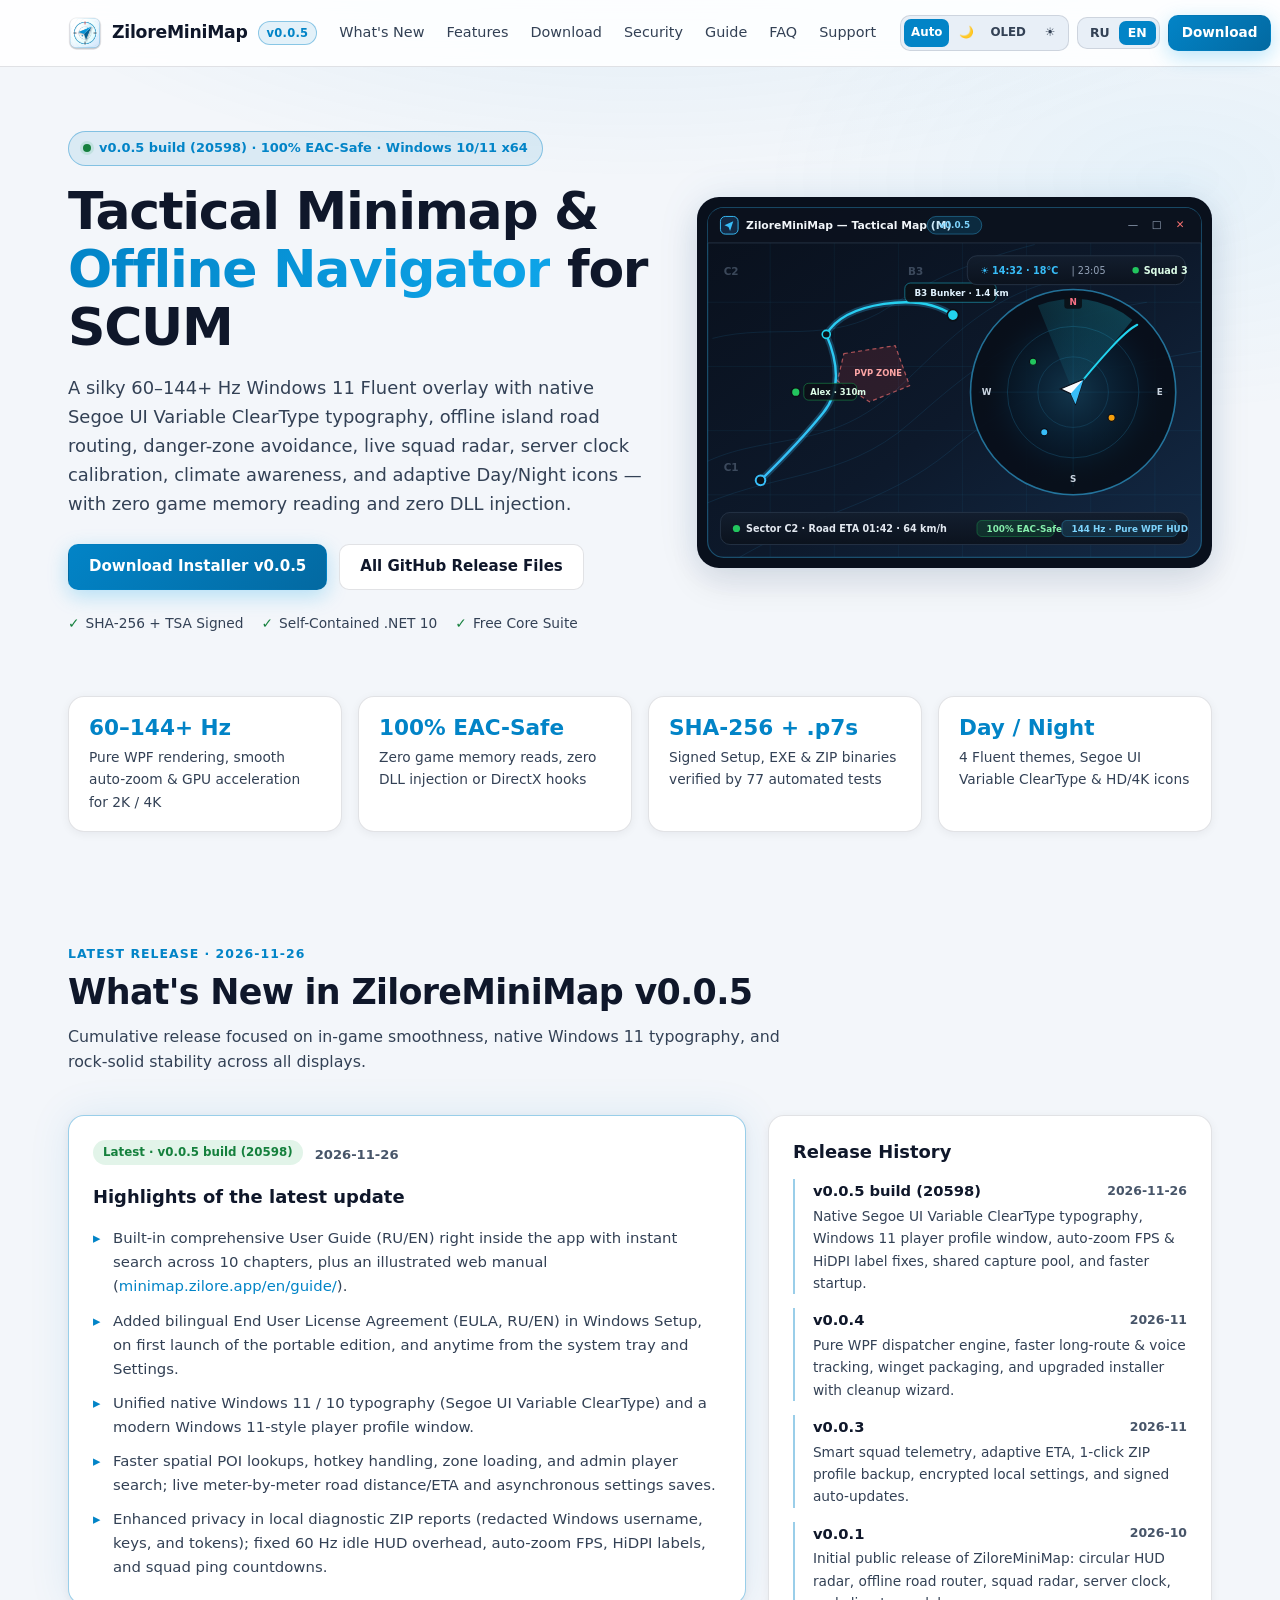
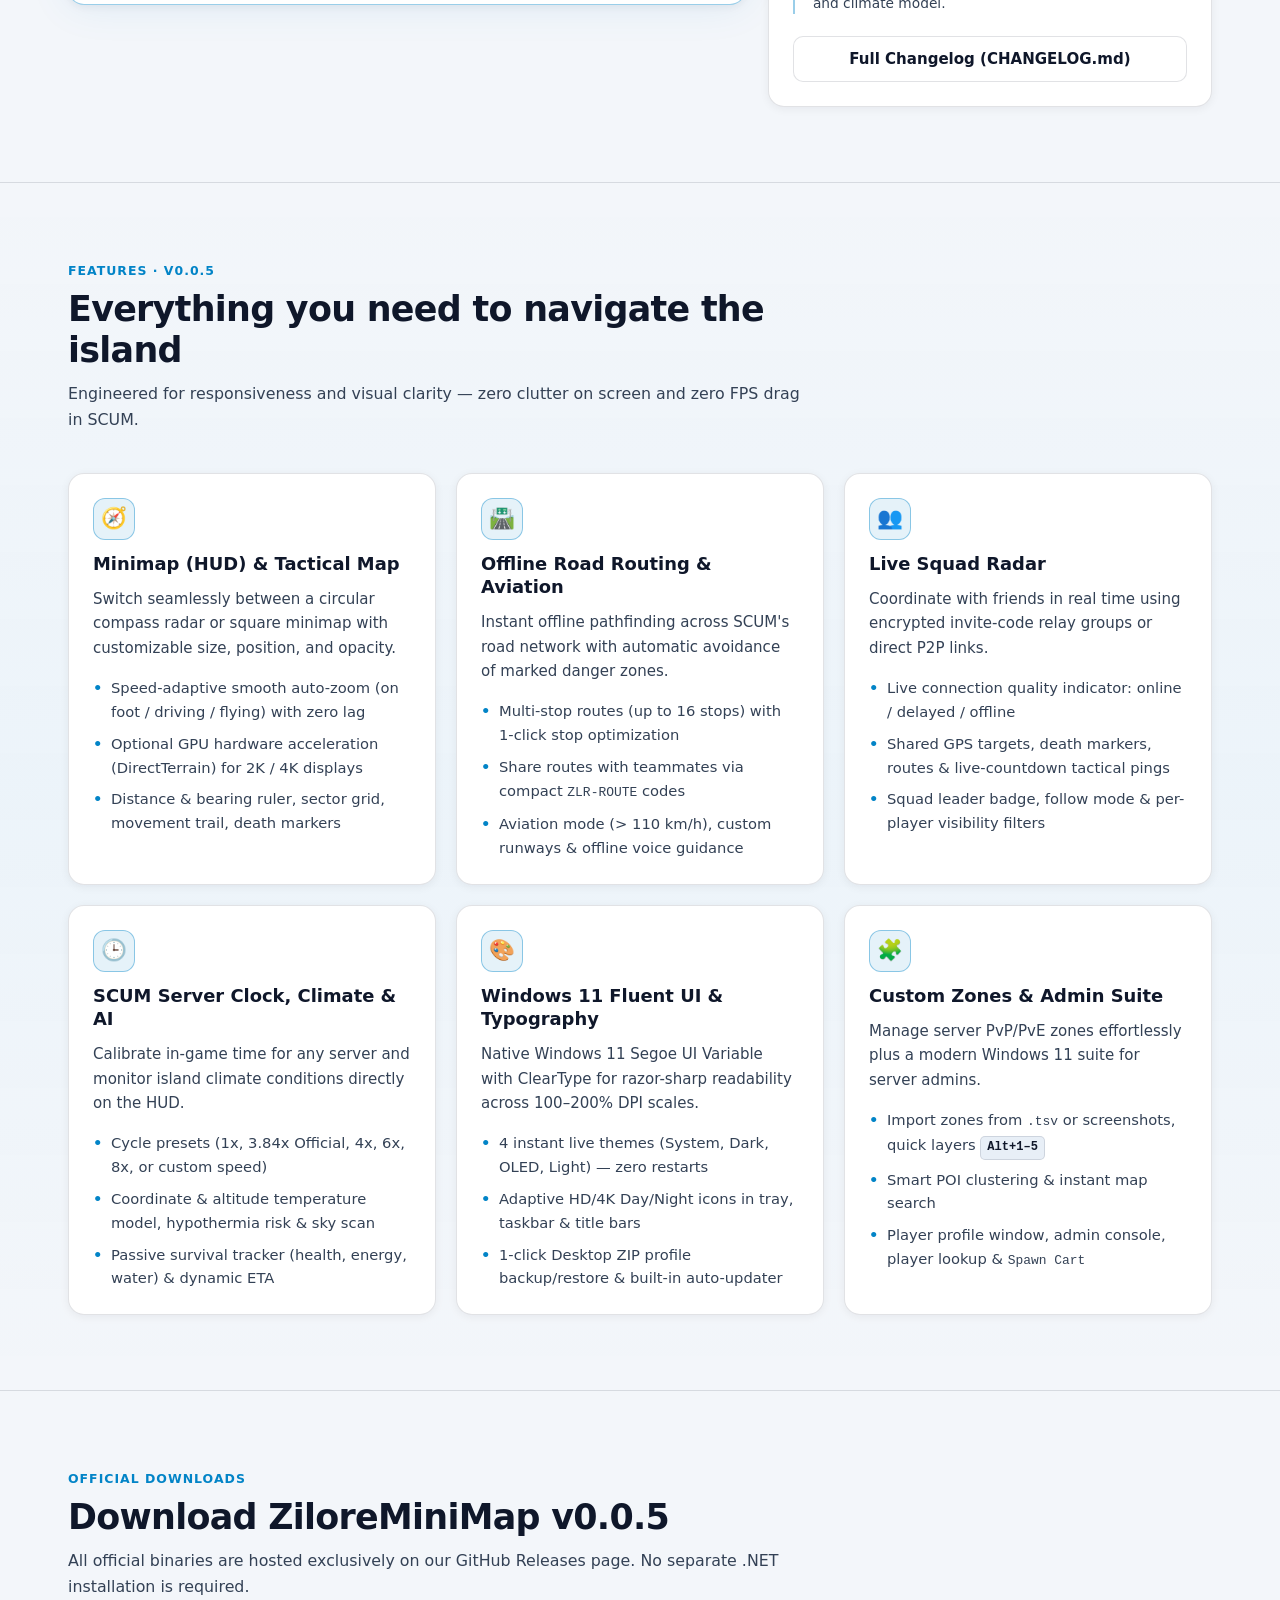
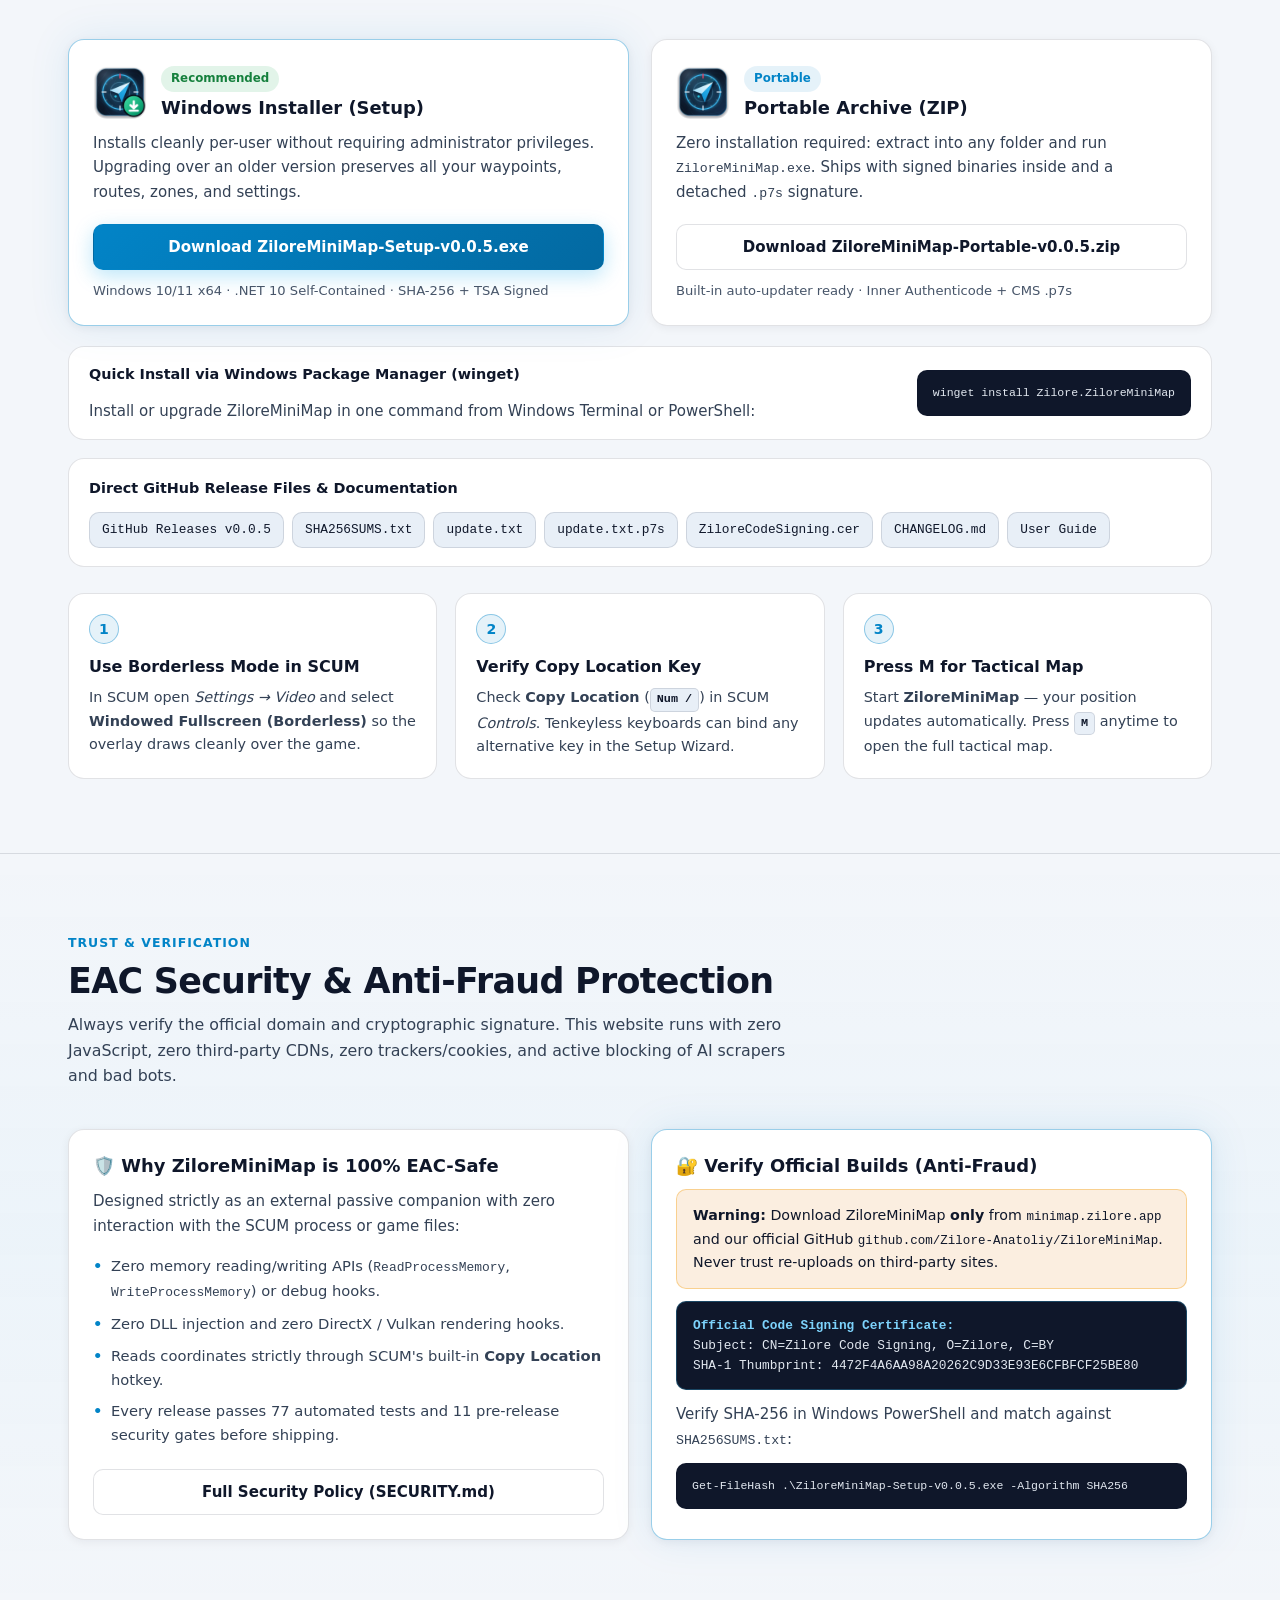
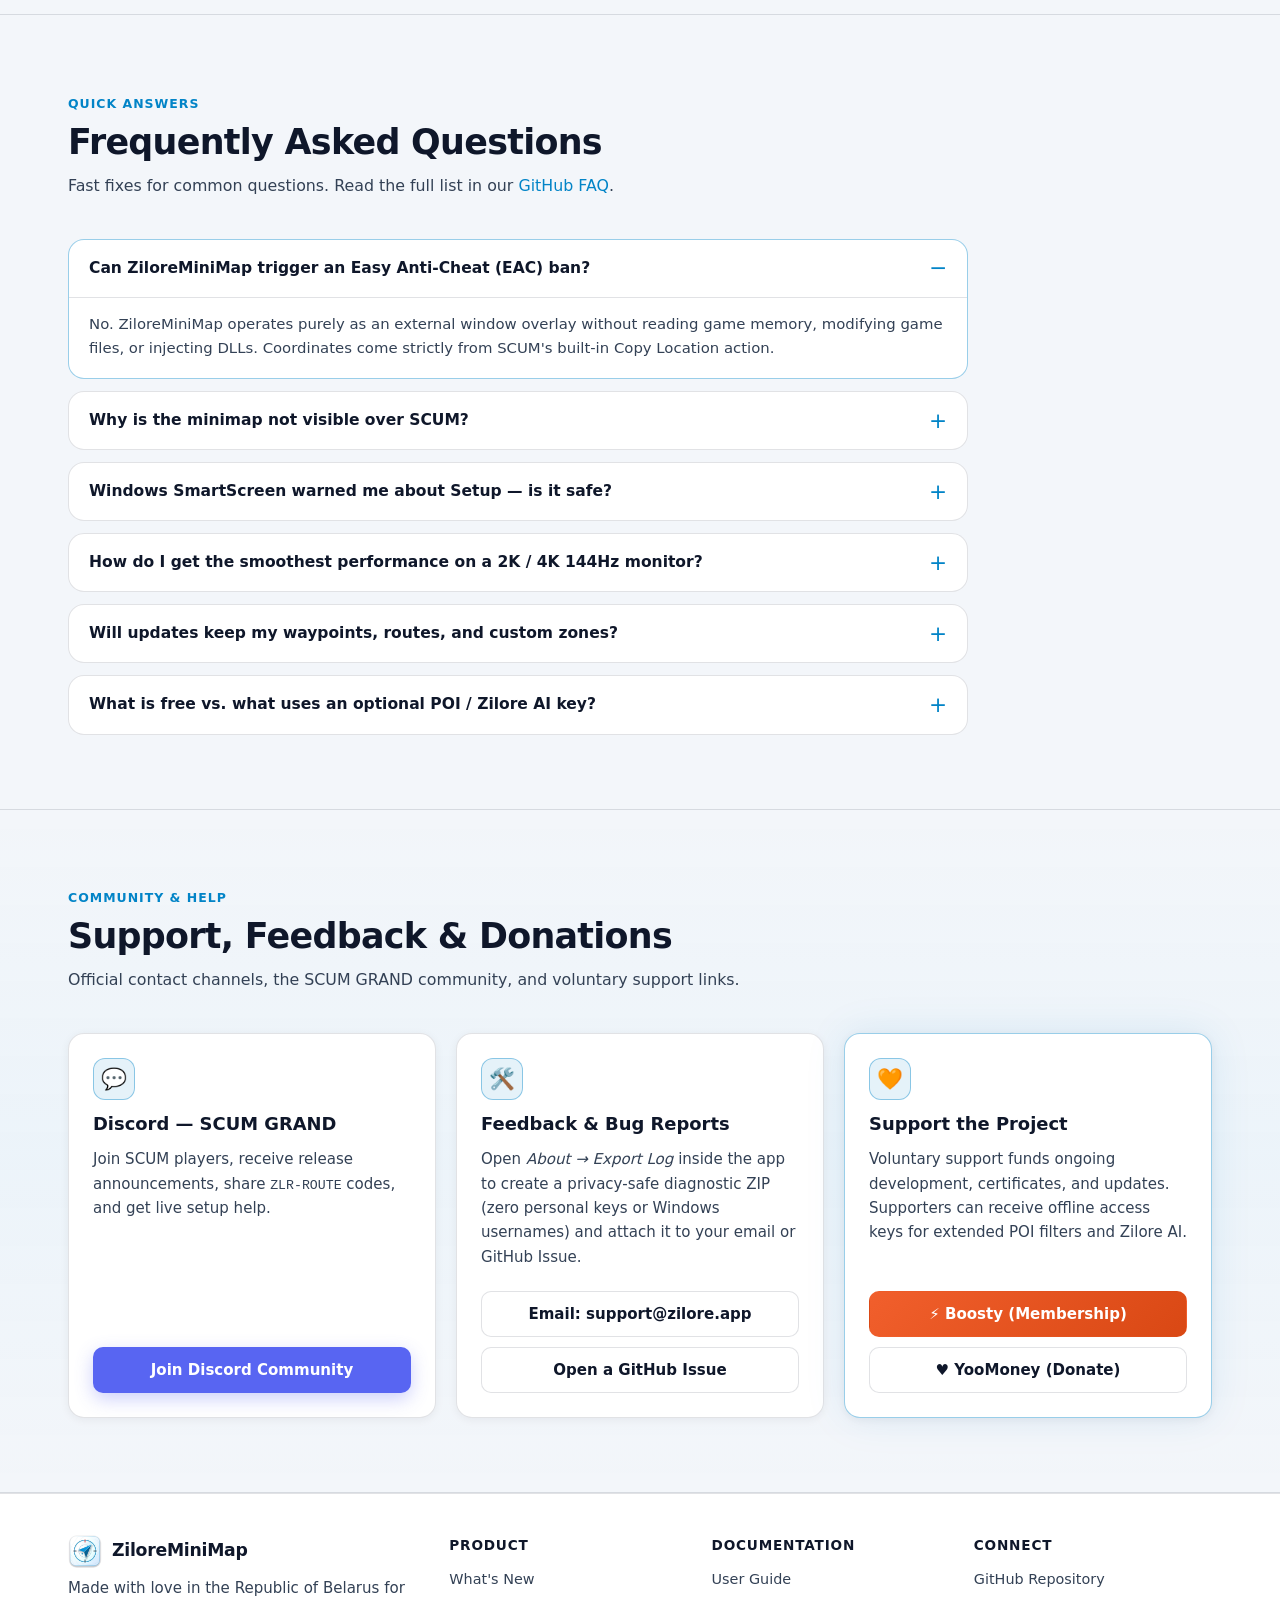
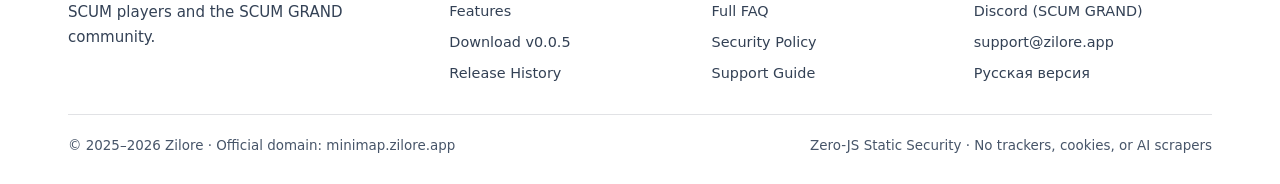
==== commit 00c8a541: "update" ====
--- a/en/index.html
+++ b/en/index.html
@@ -188,7 +188,7 @@
         </div>
         <div class="metric-card">
           <span class="metric-value">SHA-256 + .p7s</span>
-          <span class="metric-label">Signed Setup, EXE &amp; ZIP binaries verified by 75 automated tests</span>
+          <span class="metric-label">Signed Setup, EXE &amp; ZIP binaries verified by 77 automated tests</span>
         </div>
         <div class="metric-card">
           <span class="metric-value">Day / Night</span>
@@ -459,7 +459,7 @@
               <li>Zero memory reading/writing APIs (<code>ReadProcessMemory</code>, <code>WriteProcessMemory</code>) or debug hooks.</li>
               <li>Zero DLL injection and zero DirectX / Vulkan rendering hooks.</li>
               <li>Reads coordinates strictly through SCUM's built-in <strong>Copy Location</strong> hotkey.</li>
-              <li>Every release passes 75 automated tests and 10 pre-release security gates before shipping.</li>
+              <li>Every release passes 77 automated tests and 11 pre-release security gates before shipping.</li>
             </ul>
             <div class="btn-stack">
               <a class="btn btn-secondary" href="https://github.com/Zilore-Anatoliy/ZiloreMiniMap/blob/main/SECURITY.md" target="_blank" rel="noopener noreferrer external">
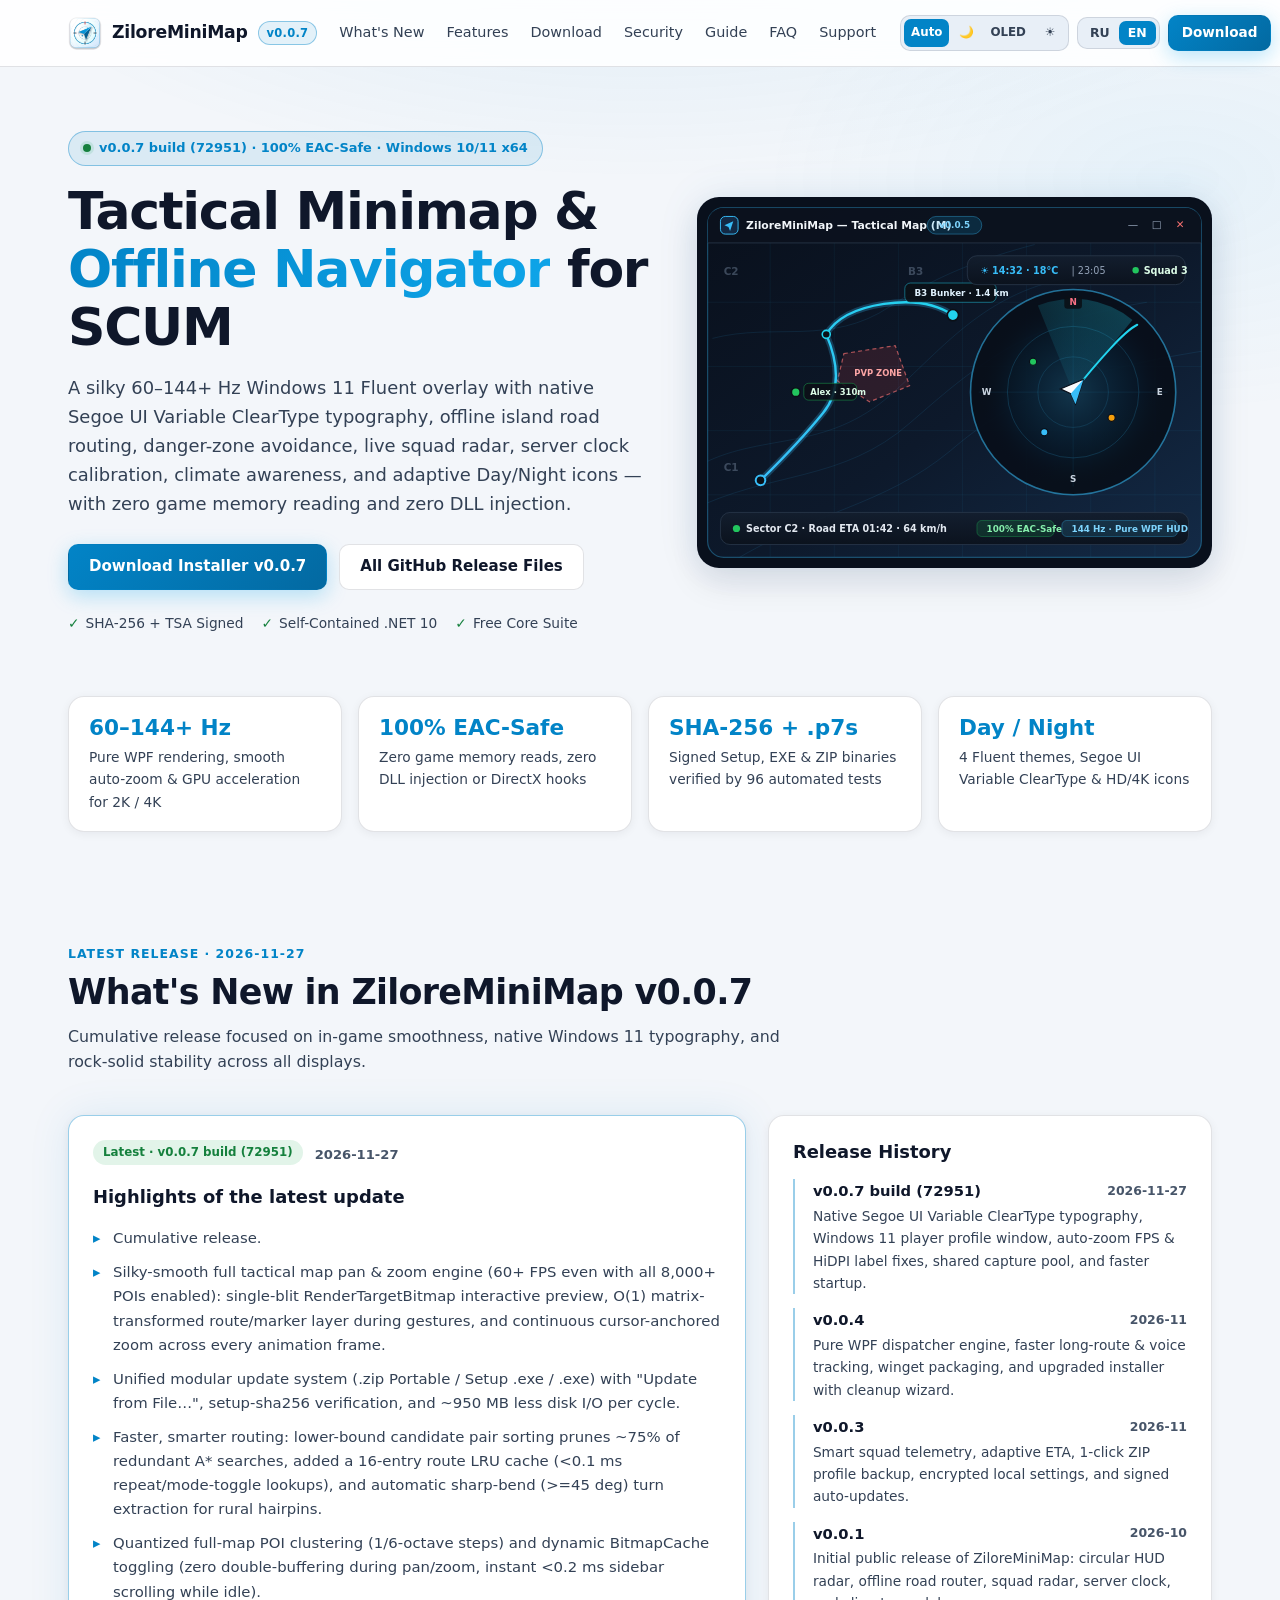
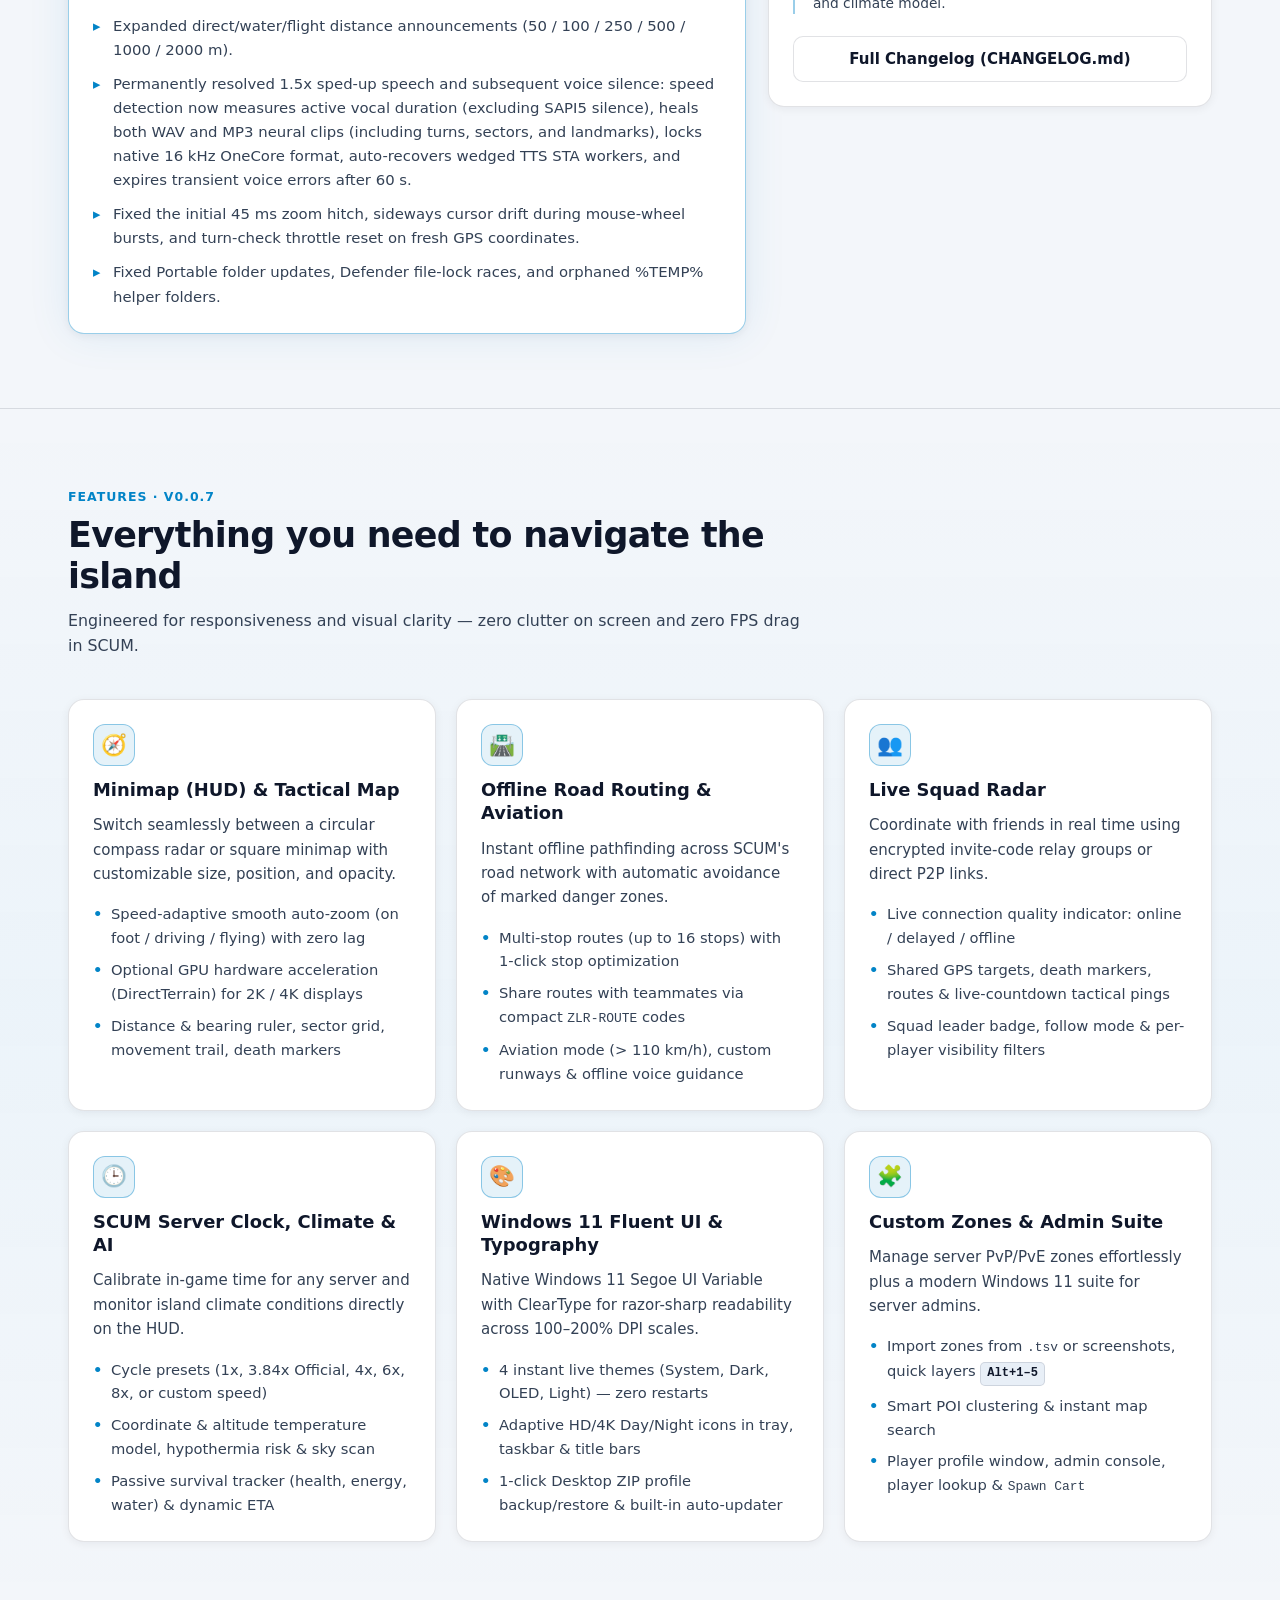
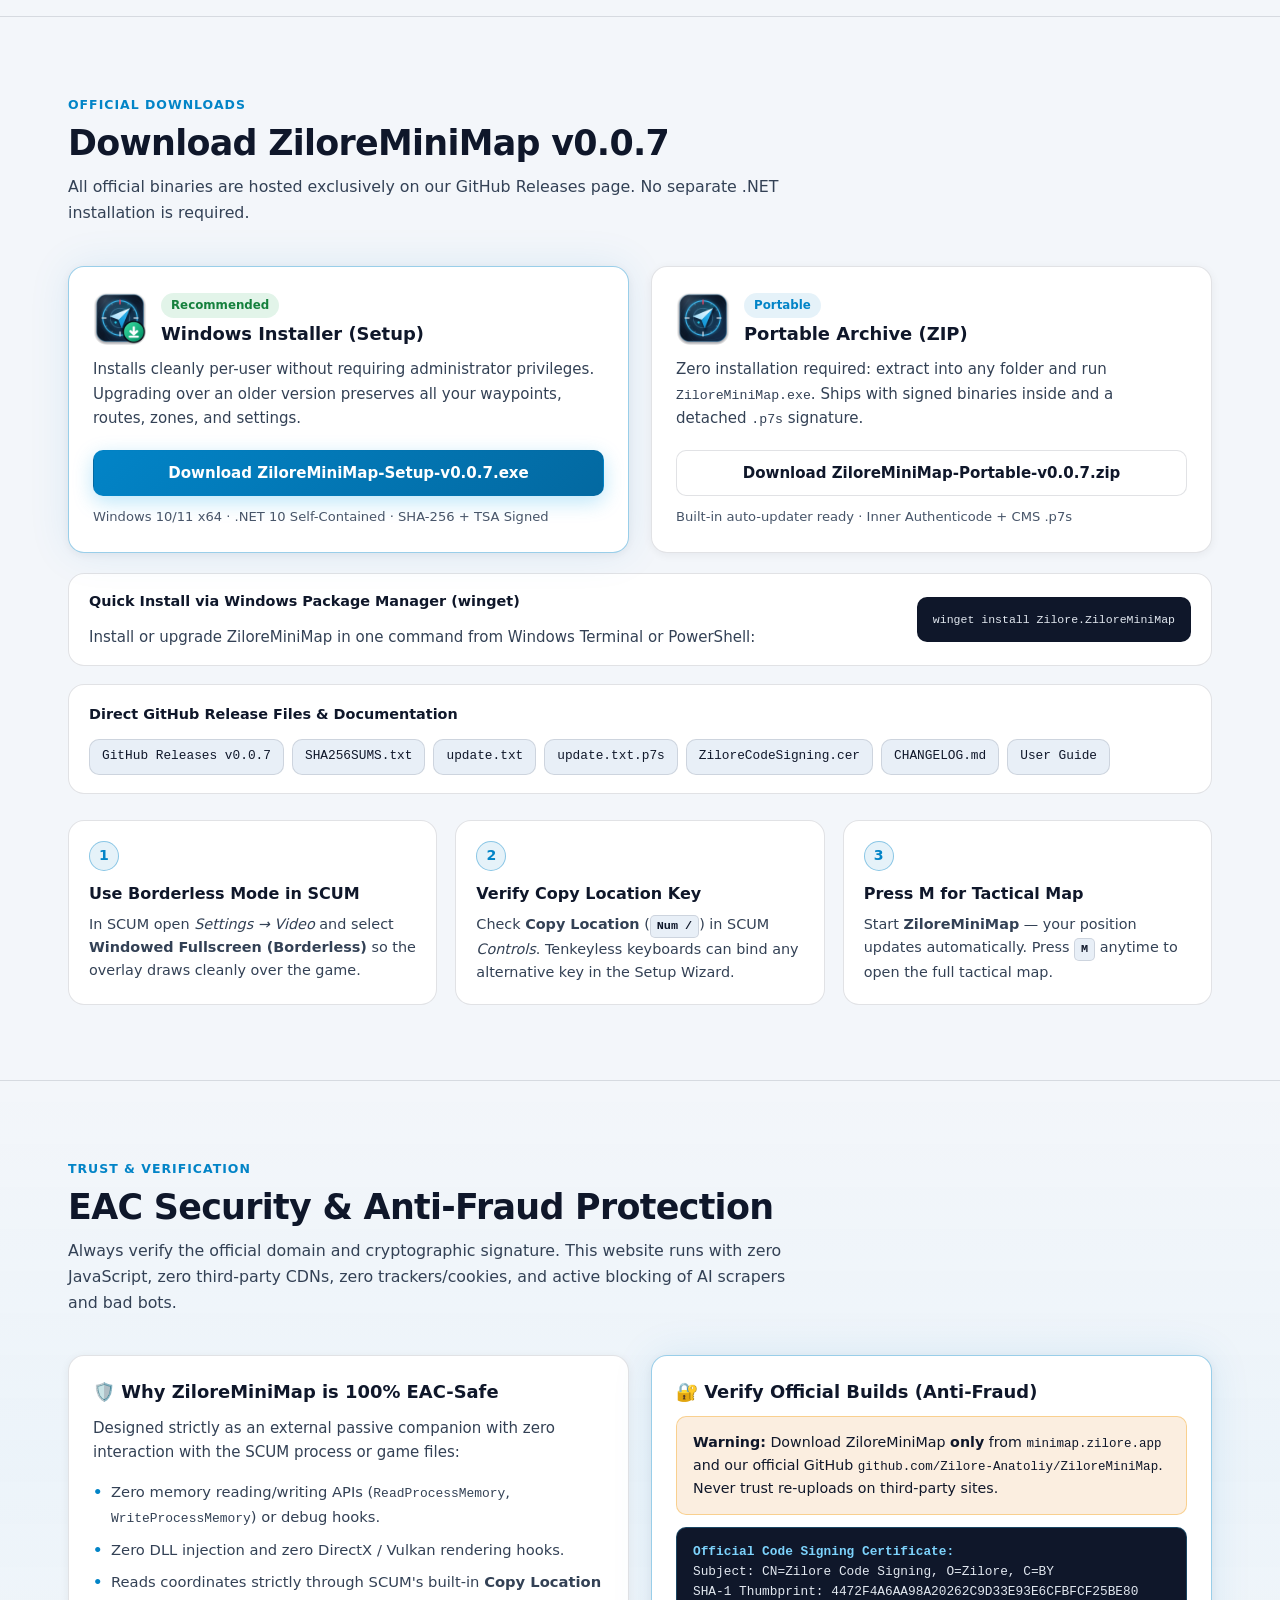
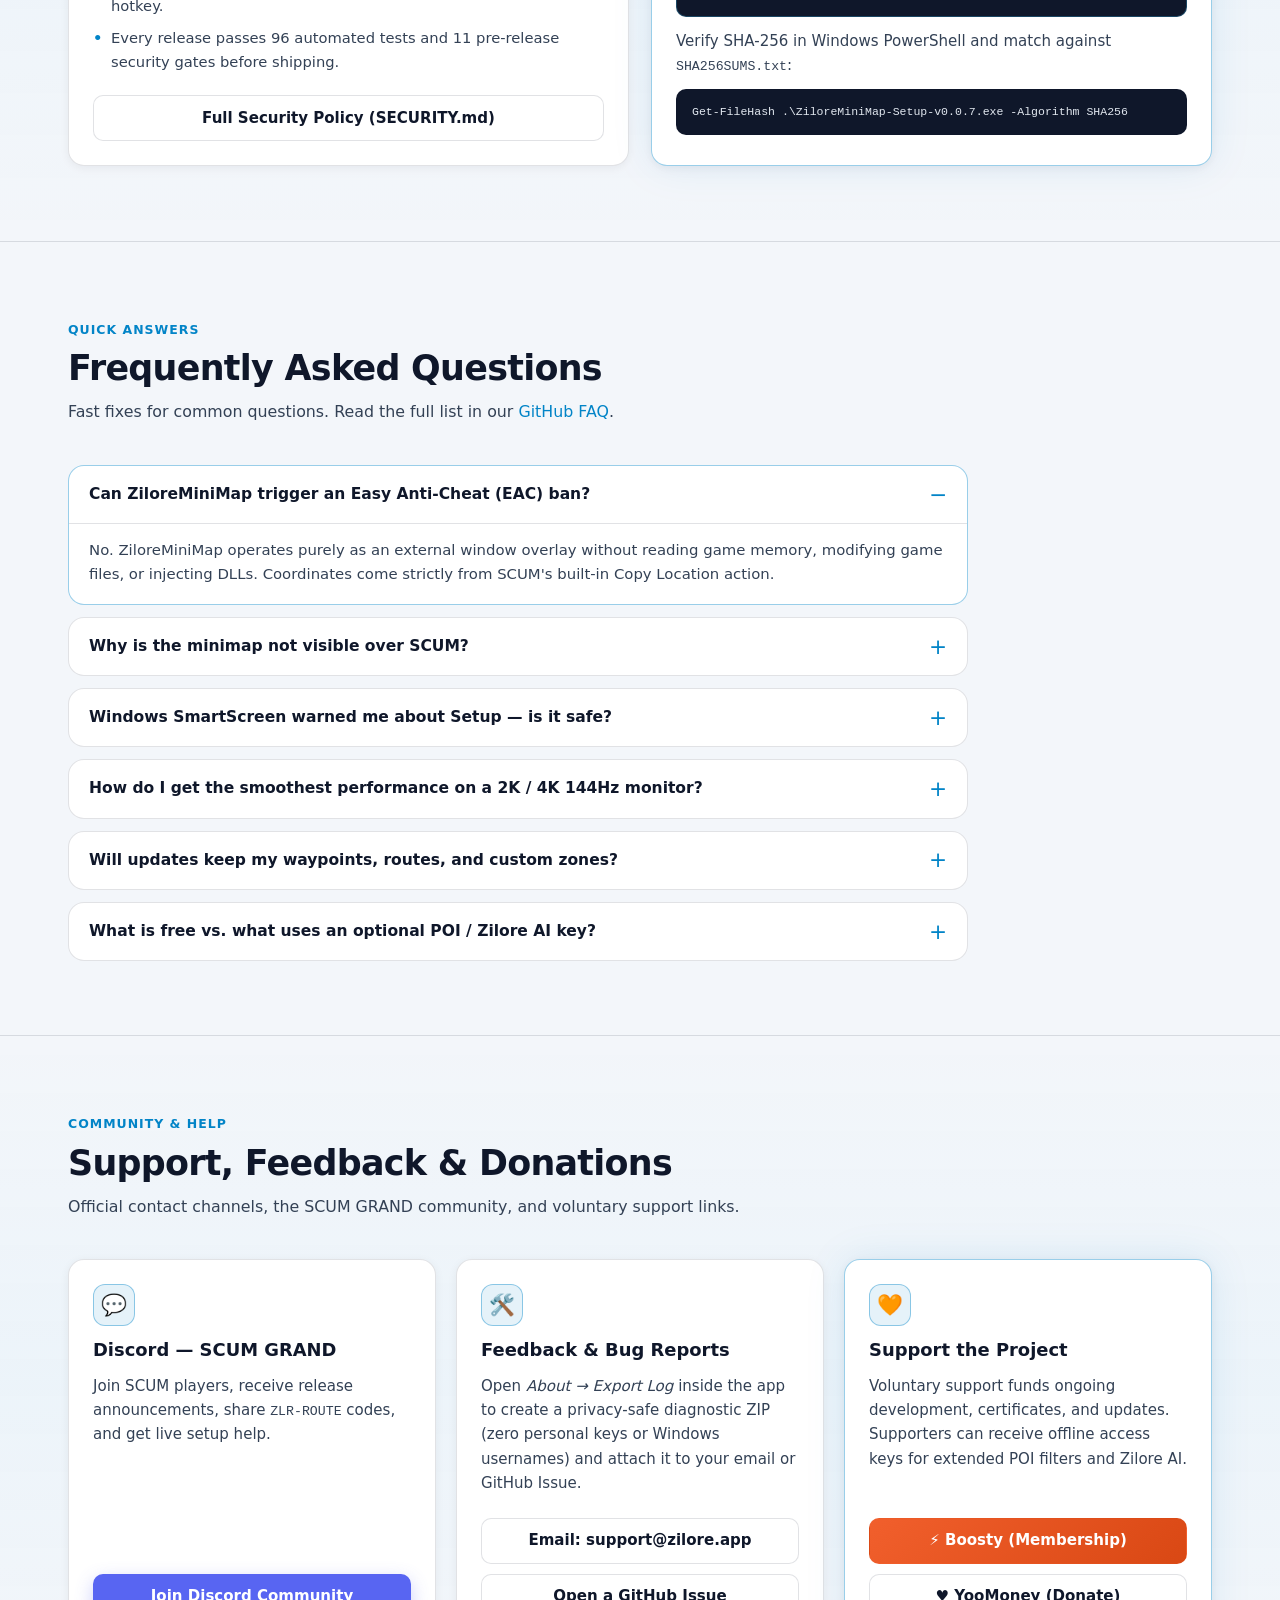
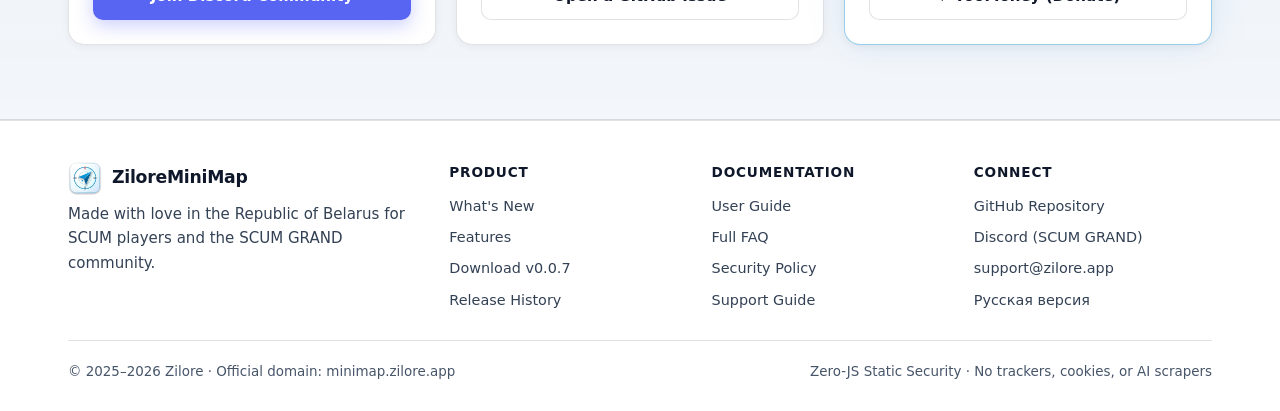
==== commit 5c1e5326: "update" ====
--- a/en/index.html
+++ b/en/index.html
@@ -1,5 +1,5 @@
 <!DOCTYPE html>
-<html lang="en" data-version="v0.0.5" data-build="20598" data-release-date="2026-11-26">
+<html lang="en" data-version="v0.0.7" data-build="72951" data-release-date="2026-11-27">
 <head>
   <meta charset="utf-8">
   <meta name="viewport" content="width=device-width, initial-scale=1, viewport-fit=cover">
@@ -19,14 +19,14 @@
   <link rel="alternate" hreflang="x-default" href="https://minimap.zilore.app/">
 
   <!-- Preload critical render assets -->
-  <link rel="preload" href="/css/style.css?v=20598" as="style">
-  <link rel="preload" href="/img/tactical-preview.svg?v=20598" as="image" type="image/svg+xml">
+  <link rel="preload" href="/css/style.css?v=72951" as="style">
+  <link rel="preload" href="/img/tactical-preview.svg?v=72951" as="image" type="image/svg+xml">
 
   <!-- Icons & Manifest -->
-  <link rel="icon" href="/favicon.ico?v=20598" sizes="any">
+  <link rel="icon" href="/favicon.ico?v=72951" sizes="any">
   <link rel="icon" type="image/png" sizes="192x192" href="/img/icon-192.png">
   <link rel="apple-touch-icon" href="/img/apple-touch-icon.png">
-  <link rel="manifest" href="/site.webmanifest?v=20598">
+  <link rel="manifest" href="/site.webmanifest?v=72951">
 
   <!-- Open Graph / Discord / Twitter -->
   <meta property="og:type" content="website">
@@ -46,7 +46,7 @@
   <meta name="twitter:image" content="https://minimap.zilore.app/img/og-preview.png">
   <meta name="twitter:image:alt" content="ZiloreMiniMap tactical minimap overlay for SCUM">
 
-  <link rel="stylesheet" href="/css/style.css?v=20598">
+  <link rel="stylesheet" href="/css/style.css?v=72951">
 </head>
 <body itemscope itemtype="https://schema.org/SoftwareApplication">
   <!-- Zero-JS 4-Theme State Radios -->
@@ -59,15 +59,15 @@
 
   <meta itemprop="name" content="ZiloreMiniMap">
   <meta itemprop="alternateName" content="Zilore MiniMap SCUM">
-  <meta itemprop="softwareVersion" content="0.0.5">
-  <meta itemprop="dateModified" content="2026-11-26">
+  <meta itemprop="softwareVersion" content="0.0.7">
+  <meta itemprop="dateModified" content="2026-11-27">
   <meta itemprop="inLanguage" content="en">
   <meta itemprop="operatingSystem" content="Windows 10, Windows 11 (x64)">
   <meta itemprop="softwareRequirements" content="Windows 10 / 11 x64">
   <meta itemprop="applicationCategory" content="GameApplication">
   <meta itemprop="applicationSubCategory" content="Tactical Minimap &amp; Offline Navigator">
   <meta itemprop="url" content="https://minimap.zilore.app/en/">
-  <meta itemprop="downloadUrl" content="https://github.com/Zilore-Anatoliy/ZiloreMiniMap/releases/download/v0.0.5/ZiloreMiniMap-Setup-v0.0.5.exe">
+  <meta itemprop="downloadUrl" content="https://github.com/Zilore-Anatoliy/ZiloreMiniMap/releases/download/v0.0.7/ZiloreMiniMap-Setup-v0.0.7.exe">
   <meta itemprop="image" content="https://minimap.zilore.app/img/og-preview.png">
   <meta itemprop="screenshot" content="https://minimap.zilore.app/img/og-preview.png">
   <span itemprop="author" itemscope itemtype="https://schema.org/Organization" hidden>
@@ -91,7 +91,7 @@
           <img class="brand-icon" src="/img/icon-night.png" alt="ZiloreMiniMap Logo" width="34" height="34">
         </picture>
         <span>ZiloreMiniMap</span>
-        <span class="version-tag">v0.0.5</span>
+        <span class="version-tag">v0.0.7</span>
       </a>
 
       <input type="checkbox" id="nav-toggle" class="nav-toggle-input" aria-label="Toggle navigation menu">
@@ -129,7 +129,7 @@
 
     <!-- Mobile 1-Tap Quick-Jump Bar -->
     <nav class="mobile-quickbar" aria-label="Quick navigation">
-      <a class="is-primary" href="#download">⬇ Download v0.0.5</a>
+      <a class="is-primary" href="#download">⬇ Download v0.0.7</a>
       <a href="#changelog">What's New</a>
       <a href="#features">Features</a>
       <a href="#security">Security</a>
@@ -146,7 +146,7 @@
         <div>
           <div class="hero-badge">
             <span class="status-dot" aria-hidden="true"></span>
-            <span>v0.0.5 build (20598) · 100% EAC-Safe · Windows 10/11 x64</span>
+            <span>v0.0.7 build (72951) · 100% EAC-Safe · Windows 10/11 x64</span>
           </div>
           <h1 class="hero-title">
             Tactical Minimap &amp; <span class="text-gradient">Offline Navigator</span> for SCUM
@@ -155,10 +155,10 @@
             A silky 60–144+ Hz Windows 11 Fluent overlay with native Segoe UI Variable ClearType typography, offline island road routing, danger-zone avoidance, live squad radar, server clock calibration, climate awareness, and adaptive Day/Night icons — with zero game memory reading and zero DLL injection.
           </p>
           <div class="hero-cta">
-            <a class="btn btn-primary" href="https://github.com/Zilore-Anatoliy/ZiloreMiniMap/releases/download/v0.0.5/ZiloreMiniMap-Setup-v0.0.5.exe" target="_blank" rel="noopener noreferrer external">
-              Download Installer v0.0.5
+            <a class="btn btn-primary" href="https://github.com/Zilore-Anatoliy/ZiloreMiniMap/releases/download/v0.0.7/ZiloreMiniMap-Setup-v0.0.7.exe" target="_blank" rel="noopener noreferrer external">
+              Download Installer v0.0.7
             </a>
-            <a class="btn btn-secondary" href="https://github.com/Zilore-Anatoliy/ZiloreMiniMap/releases/tag/v0.0.5" target="_blank" rel="noopener noreferrer external">
+            <a class="btn btn-secondary" href="https://github.com/Zilore-Anatoliy/ZiloreMiniMap/releases/tag/v0.0.7" target="_blank" rel="noopener noreferrer external">
               All GitHub Release Files
             </a>
           </div>
@@ -170,7 +170,7 @@
         </div>
 
         <div class="hero-visual">
-          <img src="/img/tactical-preview.svg?v=20598" alt="ZiloreMiniMap tactical map and circular radar HUD preview for SCUM" width="640" height="460" fetchpriority="high" decoding="async">
+          <img src="/img/tactical-preview.svg?v=72951" alt="ZiloreMiniMap tactical map and circular radar HUD preview for SCUM" width="640" height="460" fetchpriority="high" decoding="async">
         </div>
       </div>
     </section>
@@ -188,7 +188,7 @@
         </div>
         <div class="metric-card">
           <span class="metric-value">SHA-256 + .p7s</span>
-          <span class="metric-label">Signed Setup, EXE &amp; ZIP binaries verified by 77 automated tests</span>
+          <span class="metric-label">Signed Setup, EXE &amp; ZIP binaries verified by 96 automated tests</span>
         </div>
         <div class="metric-card">
           <span class="metric-value">Day / Night</span>
@@ -201,8 +201,8 @@
     <section class="section" id="changelog">
       <div class="container">
         <div class="section-head">
-          <span class="section-eyebrow">Latest Release · 2026-11-26</span>
-          <h2 class="section-title">What's New in ZiloreMiniMap v0.0.5</h2>
+          <span class="section-eyebrow">Latest Release · 2026-11-27</span>
+          <h2 class="section-title">What's New in ZiloreMiniMap v0.0.7</h2>
           <p class="section-desc">
             Cumulative release focused on in-game smoothness, native Windows 11 typography, and rock-solid stability across all displays.
           </p>
@@ -211,17 +211,21 @@
         <div class="changelog-grid">
           <article class="card card-highlight">
             <div class="release-meta-row">
-              <span class="pill-badge">Latest · v0.0.5 build (20598)</span>
-              <span class="release-date">2026-11-26</span>
+              <span class="pill-badge">Latest · v0.0.7 build (72951)</span>
+              <span class="release-date">2026-11-27</span>
             </div>
             <h3 class="card-title">Highlights of the latest update</h3>
             <ul id="release-notes-en" class="changelog-list">
               <!-- RELEASE_NOTES_EN_START -->
-              <li>Built-in comprehensive User Guide (RU/EN) right inside the app with instant search across 10 chapters, plus an illustrated web manual (<a href="/en/guide/">minimap.zilore.app/en/guide/</a>).</li>
-              <li>Added bilingual End User License Agreement (EULA, RU/EN) in Windows Setup, on first launch of the portable edition, and anytime from the system tray and Settings.</li>
-              <li>Unified native Windows 11 / 10 typography (Segoe UI Variable ClearType) and a modern Windows 11-style player profile window.</li>
-              <li>Faster spatial POI lookups, hotkey handling, zone loading, and admin player search; live meter-by-meter road distance/ETA and asynchronous settings saves.</li>
-              <li>Enhanced privacy in local diagnostic ZIP reports (redacted Windows username, keys, and tokens); fixed 60 Hz idle HUD overhead, auto-zoom FPS, HiDPI labels, and squad ping countdowns.</li>
+              <li>Cumulative release.</li>
+              <li>Silky-smooth full tactical map pan &amp; zoom engine (60+ FPS even with all 8,000+ POIs enabled): single-blit RenderTargetBitmap interactive preview, O(1) matrix-transformed route/marker layer during gestures, and continuous cursor-anchored zoom across every animation frame.</li>
+              <li>Unified modular update system (.zip Portable / Setup .exe / .exe) with &quot;Update from File…&quot;, setup-sha256 verification, and ~950 MB less disk I/O per cycle.</li>
+              <li>Faster, smarter routing: lower-bound candidate pair sorting prunes ~75% of redundant A* searches, added a 16-entry route LRU cache (&lt;0.1 ms repeat/mode-toggle lookups), and automatic sharp-bend (&gt;=45 deg) turn extraction for rural hairpins.</li>
+              <li>Quantized full-map POI clustering (1/6-octave steps) and dynamic BitmapCache toggling (zero double-buffering during pan/zoom, instant &lt;0.2 ms sidebar scrolling while idle).</li>
+              <li>Expanded direct/water/flight distance announcements (50 / 100 / 250 / 500 / 1000 / 2000 m).</li>
+              <li>Permanently resolved 1.5x sped-up speech and subsequent voice silence: speed detection now measures active vocal duration (excluding SAPI5 silence), heals both WAV and MP3 neural clips (including turns, sectors, and landmarks), locks native 16 kHz OneCore format, auto-recovers wedged TTS STA workers, and expires transient voice errors after 60 s.</li>
+              <li>Fixed the initial 45 ms zoom hitch, sideways cursor drift during mouse-wheel bursts, and turn-check throttle reset on fresh GPS coordinates.</li>
+              <li>Fixed Portable folder updates, Defender file-lock races, and orphaned %TEMP% helper folders.</li>
               <!-- RELEASE_NOTES_EN_END -->
             </ul>
           </article>
@@ -230,7 +234,7 @@
             <h3 class="card-title">Release History</h3>
             <ul class="timeline-list">
               <li class="timeline-item">
-                <div class="timeline-ver">v0.0.5 build (20598) <span>2026-11-26</span></div>
+                <div class="timeline-ver">v0.0.7 build (72951) <span>2026-11-27</span></div>
                 <p>Native Segoe UI Variable ClearType typography, Windows 11 player profile window, auto-zoom FPS &amp; HiDPI label fixes, shared capture pool, and faster startup.</p>
               </li>
               <li class="timeline-item">
@@ -260,7 +264,7 @@
     <section class="section section-alt" id="features">
       <div class="container">
         <div class="section-head">
-          <span class="section-eyebrow">Features · v0.0.5</span>
+          <span class="section-eyebrow">Features · v0.0.7</span>
           <h2 class="section-title">Everything you need to navigate the island</h2>
           <p class="section-desc">
             Engineered for responsiveness and visual clarity — zero clutter on screen and zero FPS drag in SCUM.
@@ -342,7 +346,7 @@
       <div class="container">
         <div class="section-head">
           <span class="section-eyebrow">Official Downloads</span>
-          <h2 class="section-title">Download ZiloreMiniMap v0.0.5</h2>
+          <h2 class="section-title">Download ZiloreMiniMap v0.0.7</h2>
           <p class="section-desc">
             All official binaries are hosted exclusively on our GitHub Releases page. No separate .NET installation is required.
           </p>
@@ -364,8 +368,8 @@
               Installs cleanly per-user without requiring administrator privileges. Upgrading over an older version preserves all your waypoints, routes, zones, and settings.
             </p>
             <div class="download-actions">
-              <a class="btn btn-primary btn-full" href="https://github.com/Zilore-Anatoliy/ZiloreMiniMap/releases/download/v0.0.5/ZiloreMiniMap-Setup-v0.0.5.exe" target="_blank" rel="noopener noreferrer external">
-                Download ZiloreMiniMap-Setup-v0.0.5.exe
+              <a class="btn btn-primary btn-full" href="https://github.com/Zilore-Anatoliy/ZiloreMiniMap/releases/download/v0.0.7/ZiloreMiniMap-Setup-v0.0.7.exe" target="_blank" rel="noopener noreferrer external">
+                Download ZiloreMiniMap-Setup-v0.0.7.exe
               </a>
               <span class="download-meta">Windows 10/11 x64 · .NET 10 Self-Contained · SHA-256 + TSA Signed</span>
             </div>
@@ -386,8 +390,8 @@
               Zero installation required: extract into any folder and run <code>ZiloreMiniMap.exe</code>. Ships with signed binaries inside and a detached <code>.p7s</code> signature.
             </p>
             <div class="download-actions">
-              <a class="btn btn-secondary btn-full" href="https://github.com/Zilore-Anatoliy/ZiloreMiniMap/releases/download/v0.0.5/ZiloreMiniMap-Portable-v0.0.5.zip" target="_blank" rel="noopener noreferrer external">
-                Download ZiloreMiniMap-Portable-v0.0.5.zip
+              <a class="btn btn-secondary btn-full" href="https://github.com/Zilore-Anatoliy/ZiloreMiniMap/releases/download/v0.0.7/ZiloreMiniMap-Portable-v0.0.7.zip" target="_blank" rel="noopener noreferrer external">
+                Download ZiloreMiniMap-Portable-v0.0.7.zip
               </a>
               <span class="download-meta">Built-in auto-updater ready · Inner Authenticode + CMS .p7s</span>
             </div>
@@ -407,10 +411,10 @@
         <div class="github-files-bar">
           <h3 class="github-files-title">Direct GitHub Release Files &amp; Documentation</h3>
           <div class="file-pills">
-            <a class="file-pill" href="https://github.com/Zilore-Anatoliy/ZiloreMiniMap/releases/tag/v0.0.5" target="_blank" rel="noopener noreferrer external">GitHub Releases v0.0.5</a>
-            <a class="file-pill" href="https://github.com/Zilore-Anatoliy/ZiloreMiniMap/releases/download/v0.0.5/SHA256SUMS.txt" target="_blank" rel="noopener noreferrer external">SHA256SUMS.txt</a>
-            <a class="file-pill" href="https://github.com/Zilore-Anatoliy/ZiloreMiniMap/releases/download/v0.0.5/update.txt" target="_blank" rel="noopener noreferrer external">update.txt</a>
-            <a class="file-pill" href="https://github.com/Zilore-Anatoliy/ZiloreMiniMap/releases/download/v0.0.5/update.txt.p7s" target="_blank" rel="noopener noreferrer external">update.txt.p7s</a>
+            <a class="file-pill" href="https://github.com/Zilore-Anatoliy/ZiloreMiniMap/releases/tag/v0.0.7" target="_blank" rel="noopener noreferrer external">GitHub Releases v0.0.7</a>
+            <a class="file-pill" href="https://github.com/Zilore-Anatoliy/ZiloreMiniMap/releases/download/v0.0.7/SHA256SUMS.txt" target="_blank" rel="noopener noreferrer external">SHA256SUMS.txt</a>
+            <a class="file-pill" href="https://github.com/Zilore-Anatoliy/ZiloreMiniMap/releases/download/v0.0.7/update.txt" target="_blank" rel="noopener noreferrer external">update.txt</a>
+            <a class="file-pill" href="https://github.com/Zilore-Anatoliy/ZiloreMiniMap/releases/download/v0.0.7/update.txt.p7s" target="_blank" rel="noopener noreferrer external">update.txt.p7s</a>
             <a class="file-pill" href="https://github.com/Zilore-Anatoliy/ZiloreMiniMap/releases/latest/download/ZiloreCodeSigning.cer" target="_blank" rel="noopener noreferrer external">ZiloreCodeSigning.cer</a>
             <a class="file-pill" href="https://github.com/Zilore-Anatoliy/ZiloreMiniMap/blob/main/CHANGELOG.md" target="_blank" rel="noopener noreferrer external">CHANGELOG.md</a>
             <a class="file-pill" href="/en/guide/">User Guide</a>
@@ -459,7 +463,7 @@
               <li>Zero memory reading/writing APIs (<code>ReadProcessMemory</code>, <code>WriteProcessMemory</code>) or debug hooks.</li>
               <li>Zero DLL injection and zero DirectX / Vulkan rendering hooks.</li>
               <li>Reads coordinates strictly through SCUM's built-in <strong>Copy Location</strong> hotkey.</li>
-              <li>Every release passes 77 automated tests and 11 pre-release security gates before shipping.</li>
+              <li>Every release passes 96 automated tests and 11 pre-release security gates before shipping.</li>
             </ul>
             <div class="btn-stack">
               <a class="btn btn-secondary" href="https://github.com/Zilore-Anatoliy/ZiloreMiniMap/blob/main/SECURITY.md" target="_blank" rel="noopener noreferrer external">
@@ -479,7 +483,7 @@
               SHA-1 Thumbprint: 4472F4A6AA98A20262C9D33E93E6CFBFCF25BE80
             </div>
             <p class="card-text">Verify SHA-256 in Windows PowerShell and match against <code>SHA256SUMS.txt</code>:</p>
-            <pre class="code-block"><code>Get-FileHash .\ZiloreMiniMap-Setup-v0.0.5.exe -Algorithm SHA256</code></pre>
+            <pre class="code-block"><code>Get-FileHash .\ZiloreMiniMap-Setup-v0.0.7.exe -Algorithm SHA256</code></pre>
           </div>
         </div>
       </div>
@@ -627,7 +631,7 @@
           <ul class="footer-links">
             <li><a href="#changelog">What's New</a></li>
             <li><a href="#features">Features</a></li>
-            <li><a href="#download">Download v0.0.5</a></li>
+            <li><a href="#download">Download v0.0.7</a></li>
             <li><a href="https://github.com/Zilore-Anatoliy/ZiloreMiniMap/releases" target="_blank" rel="noopener noreferrer external">Release History</a></li>
           </ul>
         </div>
